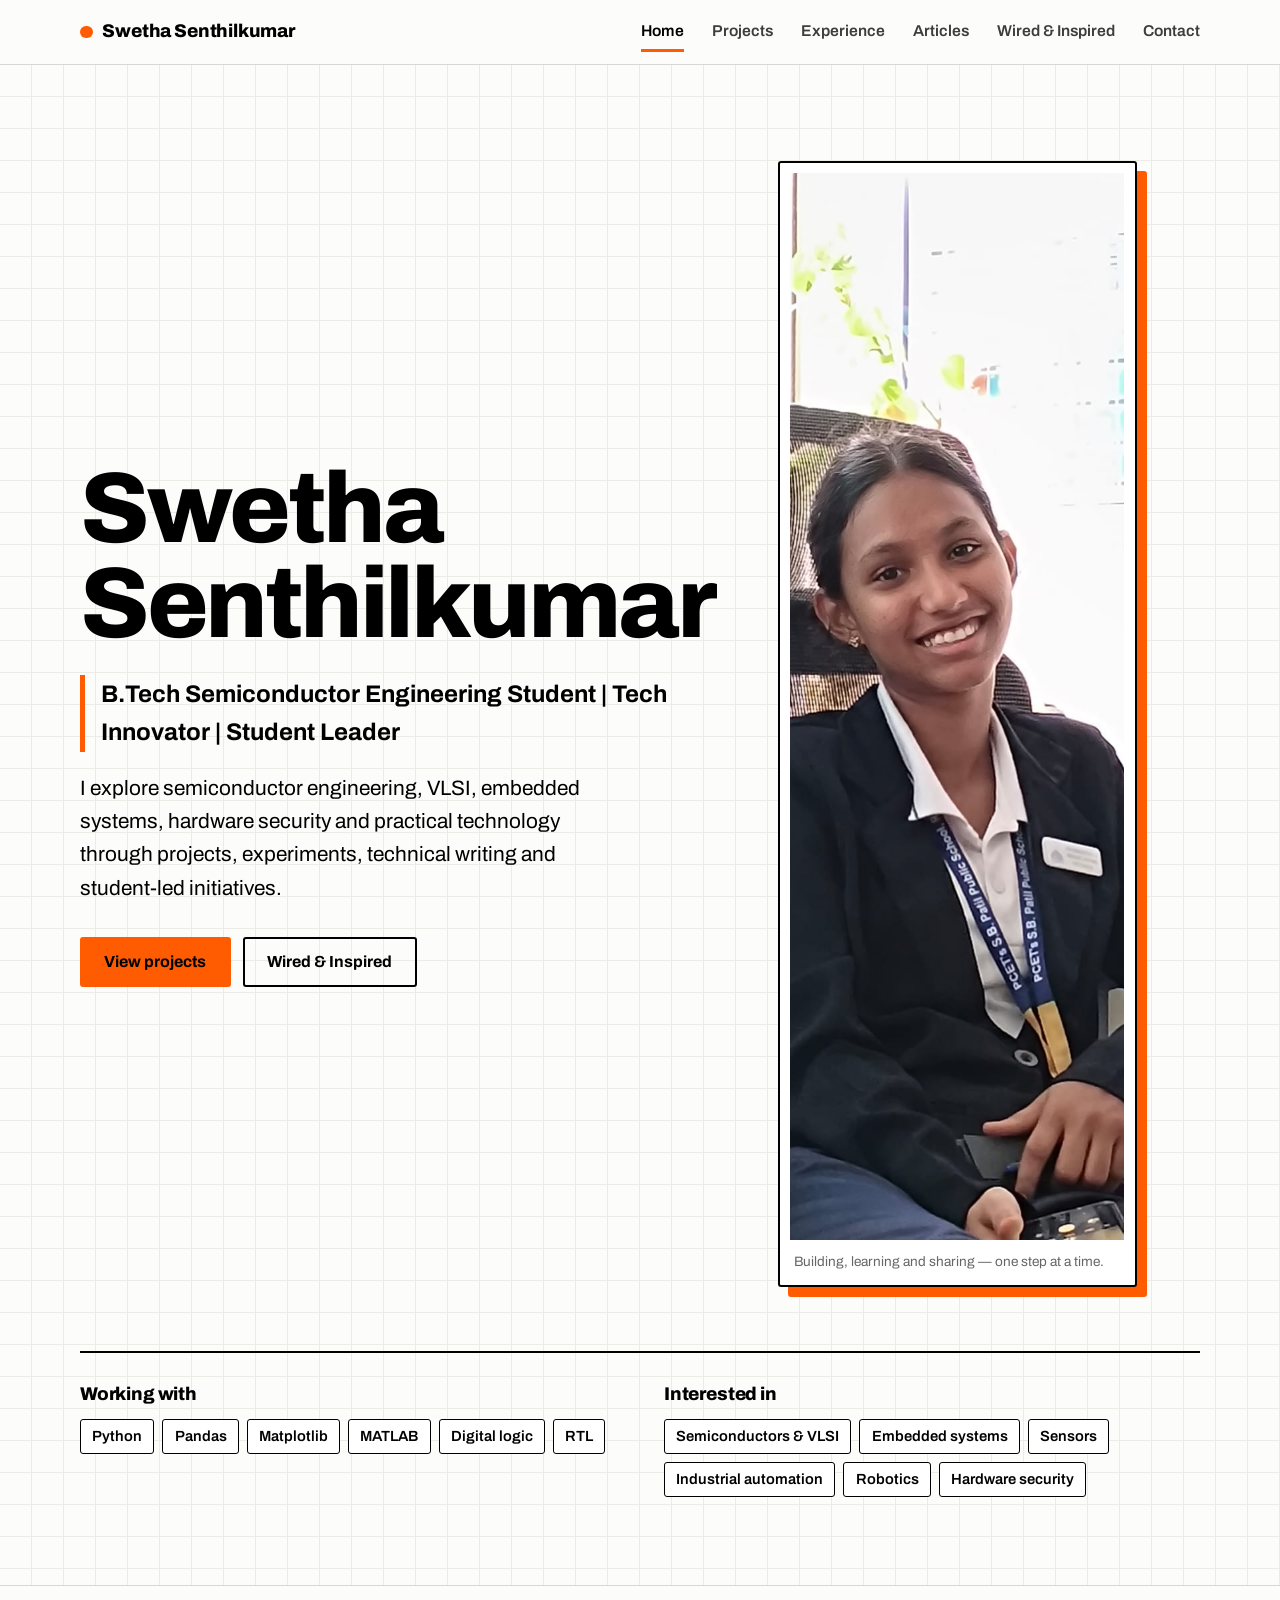
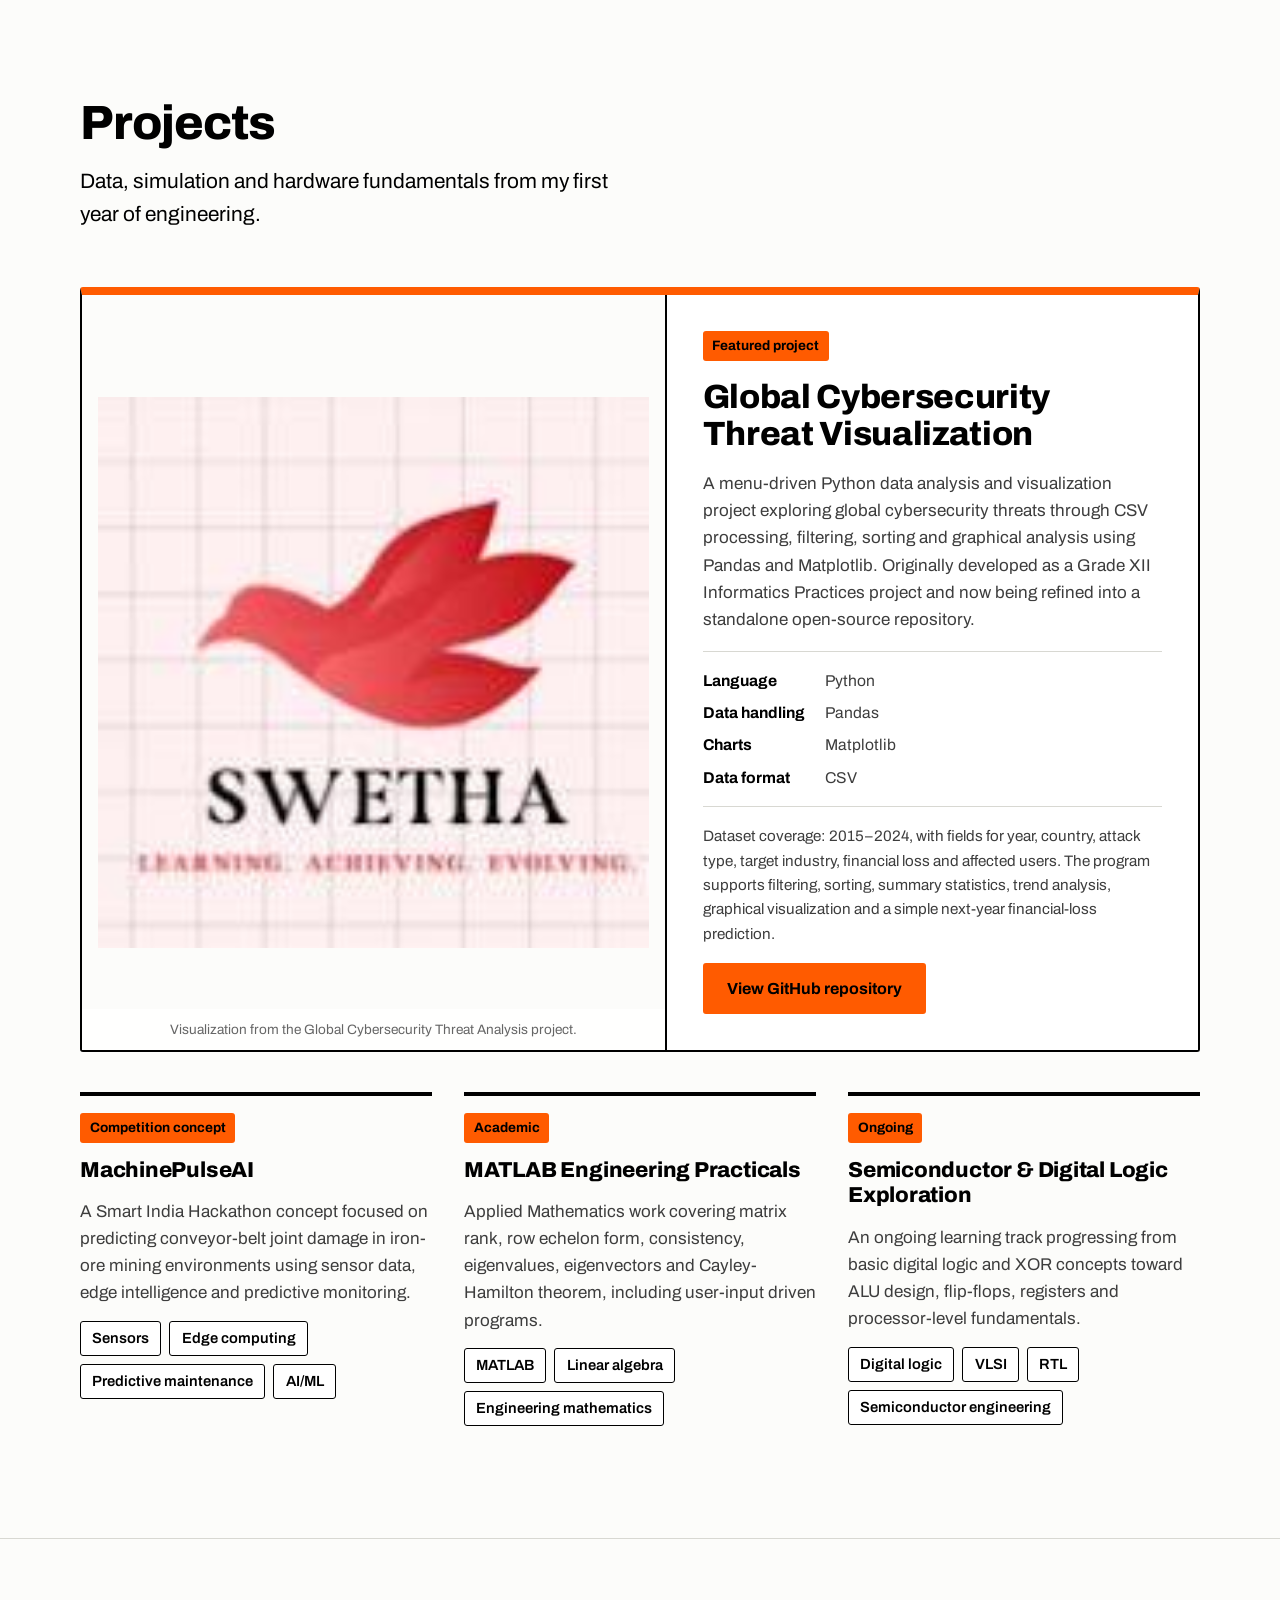
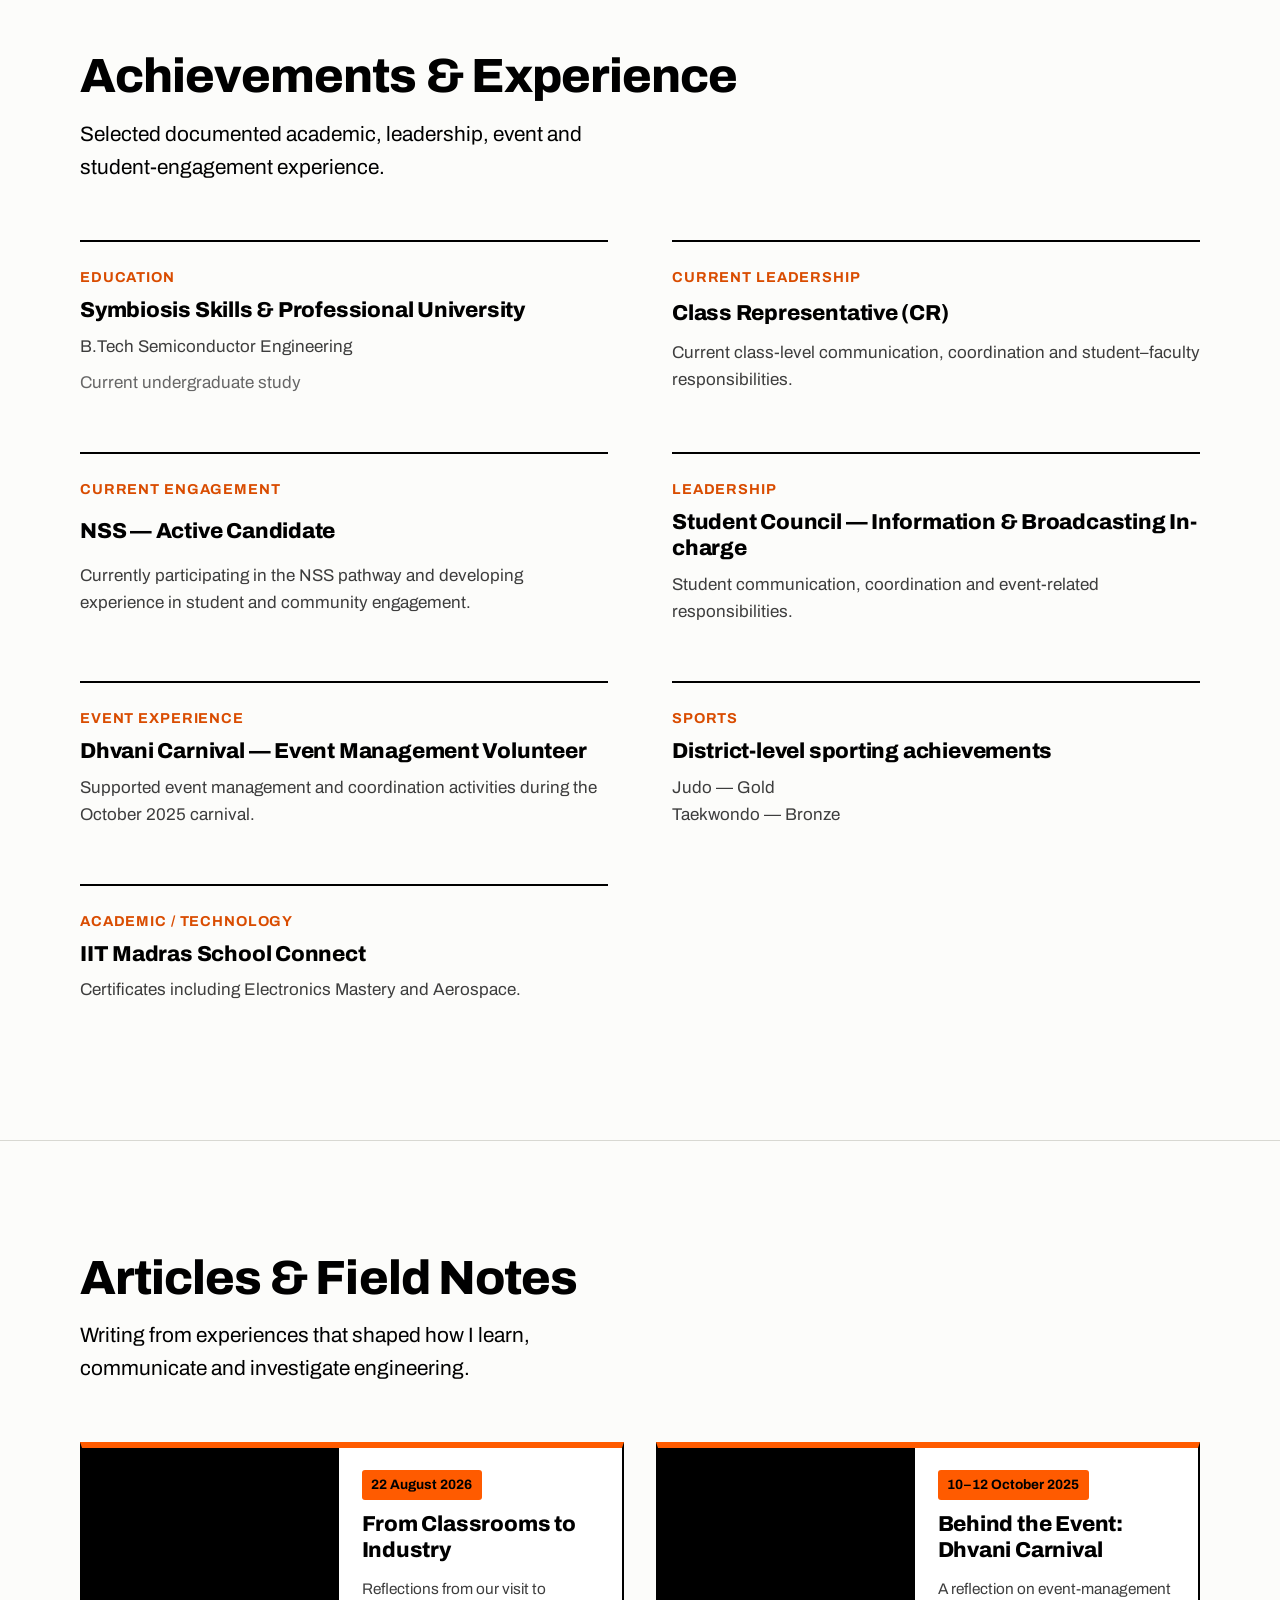
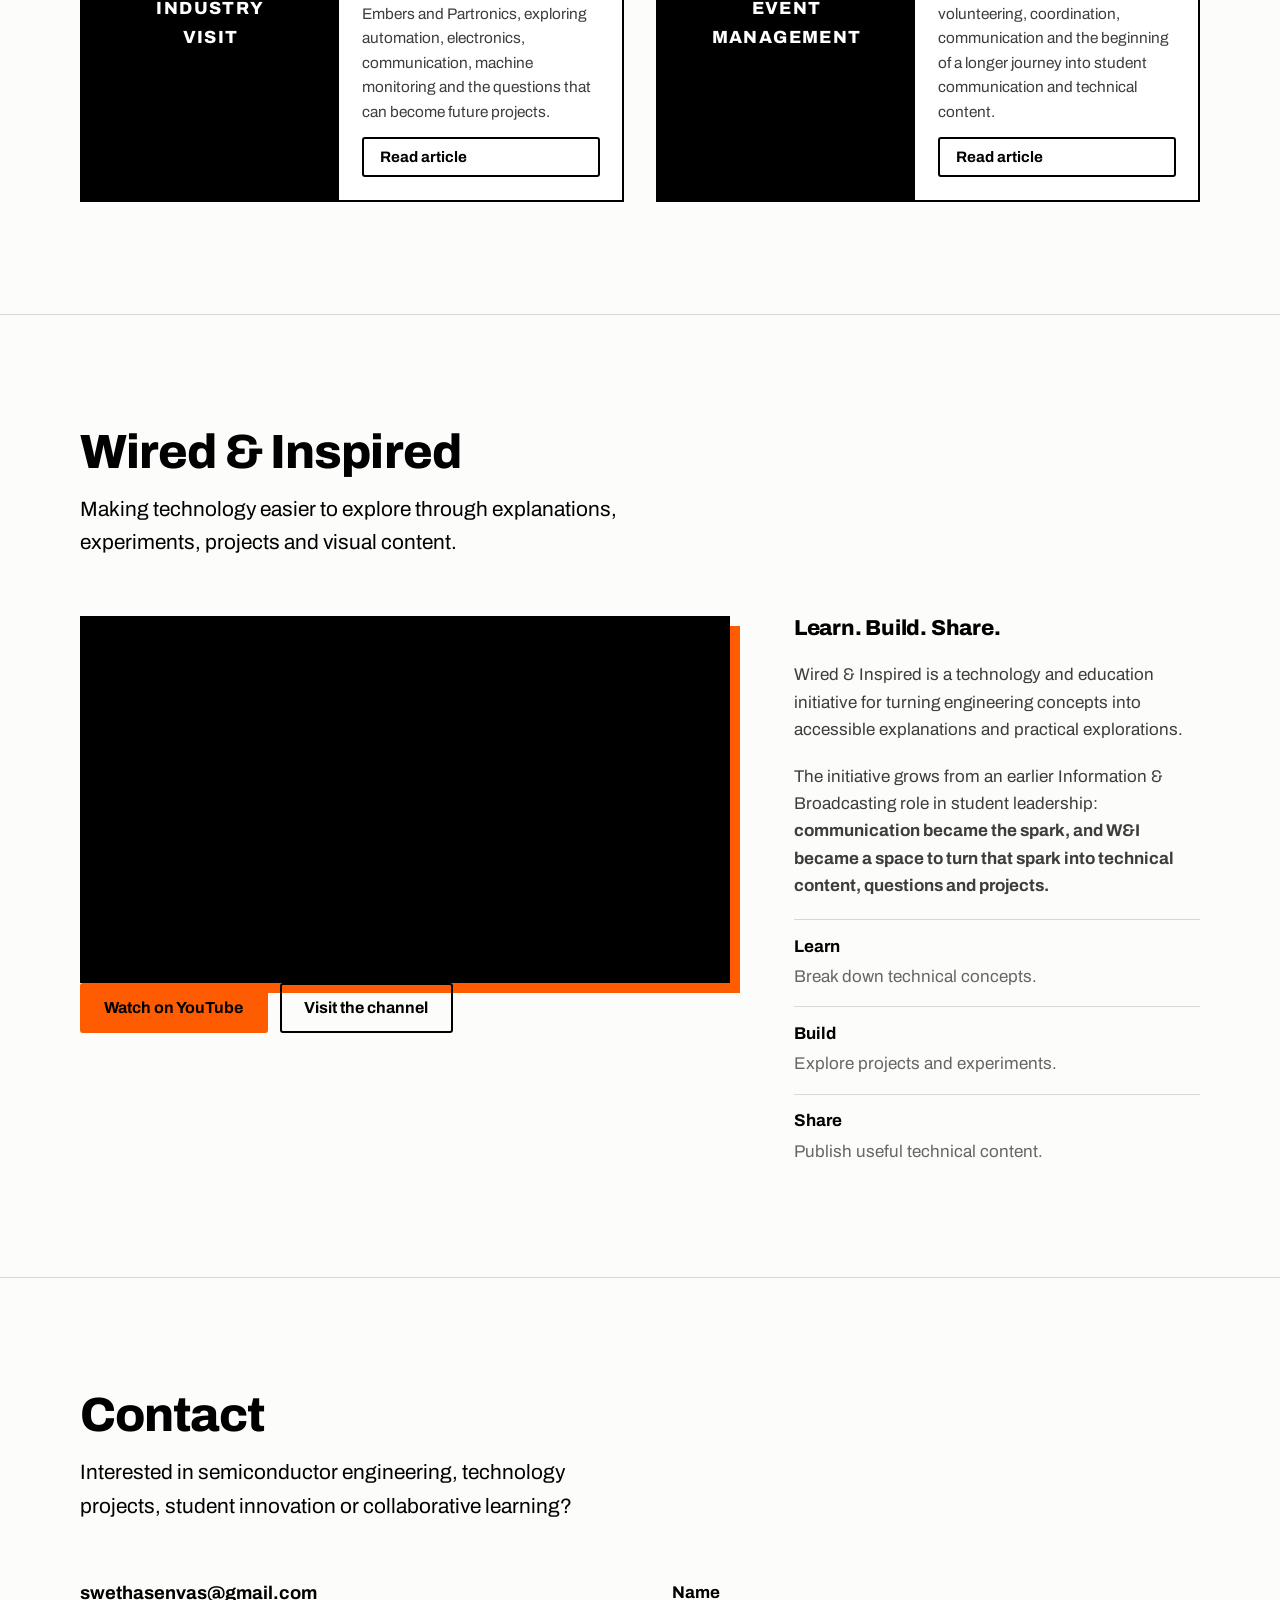
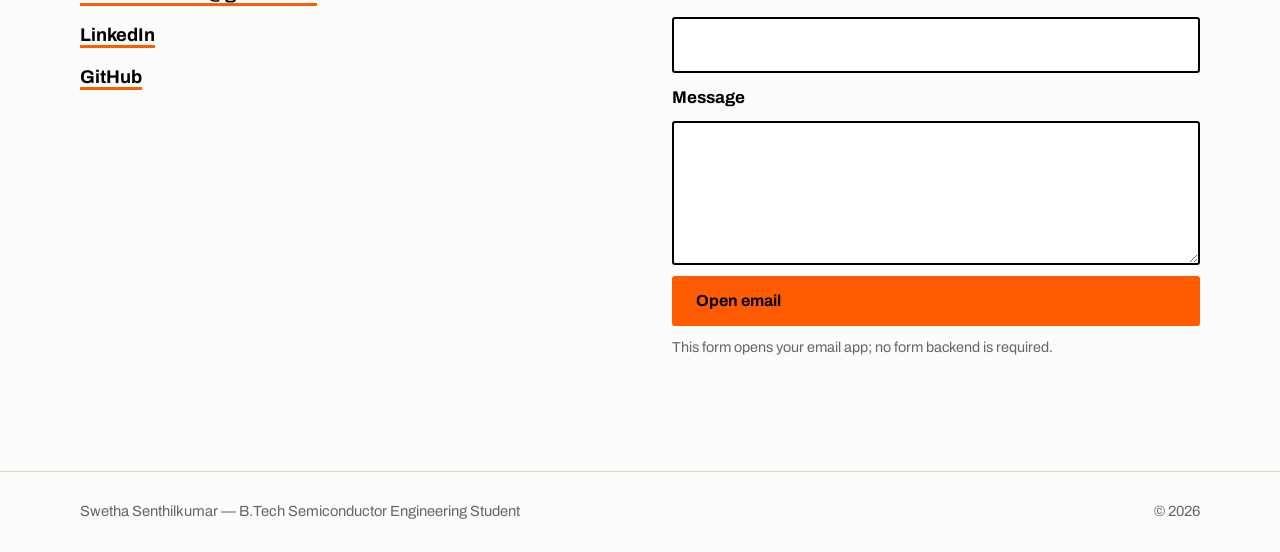
==== index.html @ 28531f6a "Add branded favicon and social preview metadata" ====
<!DOCTYPE html>
<html lang="en">
<head><meta charset="utf-8"><meta name="viewport" content="width=device-width, initial-scale=1"><title>Swetha Senthilkumar | Semiconductor Engineering Portfolio</title><meta name="description" content="Portfolio of Swetha Senthilkumar, a B.Tech Semiconductor Engineering student. Projects, experience, leadership and Wired & Inspired."><meta name="theme-color" content="#fcfcfa"><link rel="icon" type="image/svg+xml" href="assets/img/swetha-logo.svg"><link rel="apple-touch-icon" href="assets/img/swetha-logo.svg"><link rel="canonical" href="https://swetha-mint.github.io/swetha-portfolio/"><meta property="og:type" content="website"><meta property="og:title" content="Swetha Senthilkumar | Semiconductor Engineering Portfolio"><meta property="og:description" content="Semiconductor engineering, projects, leadership, technical writing and Wired & Inspired."><meta property="og:url" content="https://swetha-mint.github.io/swetha-portfolio/"><meta property="og:image" content="https://swetha-mint.github.io/swetha-portfolio/assets/img/swetha-logo.svg"><meta property="og:image:alt" content="Swetha logo"><meta name="twitter:card" content="summary"><meta name="twitter:title" content="Swetha Senthilkumar | Semiconductor Engineering Portfolio"><meta name="twitter:description" content="Semiconductor engineering, projects, leadership, technical writing and Wired & Inspired."><meta name="twitter:image" content="https://swetha-mint.github.io/swetha-portfolio/assets/img/swetha-logo.svg"><link rel="preconnect" href="https://fonts.googleapis.com"><link rel="preconnect" href="https://fonts.gstatic.com" crossorigin><link href="https://fonts.googleapis.com/css2?family=Archivo:wght@400;500;600;700;800&display=swap" rel="stylesheet"><link rel="stylesheet" href="css/style.css"></head>
<body><a class="skip" href="#main">Skip to content</a><header class="site-header"><div class="wrap bar"><a class="brand" href="#home"><span class="brand-mark" aria-hidden="true"></span>Swetha Senthilkumar</a><button class="nav-toggle" type="button" aria-expanded="false" aria-controls="site-nav" aria-label="Open menu"><span class="bars" aria-hidden="true"></span></button><nav class="nav" id="site-nav" aria-label="Main"><ul><li><a href="#home">Home</a></li><li><a href="#projects">Projects</a></li><li><a href="#experience">Experience</a></li><li><a href="#articles">Articles</a></li><li><a href="#wired-inspired">Wired &amp; Inspired</a></li><li><a href="#contact">Contact</a></li></ul></div></div></header>
<main id="main">
<section class="section hero" id="home"><div class="wrap"><div class="hero-grid"><div><h1>Swetha Senthilkumar</h1><p class="hero-role">B.Tech Semiconductor Engineering Student | Tech Innovator | Student Leader</p><p class="lead">I explore semiconductor engineering, VLSI, embedded systems, hardware security and practical technology through projects, experiments, technical writing and student-led initiatives.</p><div class="btn-row"><a class="btn btn-primary" href="#projects">View projects</a><a class="btn" href="#wired-inspired">Wired &amp; Inspired</a></div></div><figure class="hero-photo"><img src="assets/img/c7f50f6b-b8f1-43d1-abe2-678759be1262.png" alt="Swetha Senthilkumar seated at a desk in a school uniform" width="800" height="1067"><figcaption>Building, learning and sharing — one step at a time.</figcaption></figure></div><div class="toolbelt"><div><h2>Working with</h2><ul class="tags"><li>Python</li><li>Pandas</li><li>Matplotlib</li><li>MATLAB</li><li>Digital logic</li><li>RTL</li></ul></div><div><h2>Interested in</h2><ul class="tags"><li>Semiconductors &amp; VLSI</li><li>Embedded systems</li><li>Sensors</li><li>Industrial automation</li><li>Robotics</li><li>Hardware security</li></ul></div></div></div></section>
<section class="section" id="projects"><div class="wrap"><div class="section-head"><h2>Projects</h2><p class="lead">Data, simulation and hardware fundamentals from my first year of engineering.</p></div><article class="feature"><figure class="feature-media"><img src="assets/img/image.png" alt="Cybersecurity threat analysis visualization" width="1200" height="750"><figcaption>Visualization from the Global Cybersecurity Threat Analysis project.</figcaption></figure><div class="feature-body"><span class="badge">Featured project</span><h3>Global Cybersecurity Threat Visualization</h3><p>A menu-driven Python data analysis and visualization project exploring global cybersecurity threats through CSV processing, filtering, sorting and graphical analysis using Pandas and Matplotlib. Originally developed as a Grade XII Informatics Practices project and now being refined into a standalone open-source repository.</p><dl class="specs"><dt>Language</dt><dd>Python</dd><dt>Data handling</dt><dd>Pandas</dd><dt>Charts</dt><dd>Matplotlib</dd><dt>Data format</dt><dd>CSV</dd></dl><p class="project-note">Dataset coverage: 2015–2024, with fields for year, country, attack type, target industry, financial loss and affected users. The program supports filtering, sorting, summary statistics, trend analysis, graphical visualization and a simple next-year financial-loss prediction.</p><div class="btn-row"><a class="btn btn-primary" href="https://github.com/Swetha-mint/Cybersecurity-Threat-Analysis" target="_blank" rel="noopener">View GitHub repository</a></div></div></article><div class="project-list"><article class="project-card"><span class="badge">Competition concept</span><h3>MachinePulseAI</h3><p>A Smart India Hackathon concept focused on predicting conveyor-belt joint damage in iron-ore mining environments using sensor data, edge intelligence and predictive monitoring.</p><ul class="tags"><li>Sensors</li><li>Edge computing</li><li>Predictive maintenance</li><li>AI/ML</li></ul></article><article class="project-card"><span class="badge">Academic</span><h3>MATLAB Engineering Practicals</h3><p>Applied Mathematics work covering matrix rank, row echelon form, consistency, eigenvalues, eigenvectors and Cayley-Hamilton theorem, including user-input driven programs.</p><ul class="tags"><li>MATLAB</li><li>Linear algebra</li><li>Engineering mathematics</li></ul></article><article class="project-card"><span class="badge">Ongoing</span><h3>Semiconductor &amp; Digital Logic Exploration</h3><p>An ongoing learning track progressing from basic digital logic and XOR concepts toward ALU design, flip-flops, registers and processor-level fundamentals.</p><ul class="tags"><li>Digital logic</li><li>VLSI</li><li>RTL</li><li>Semiconductor engineering</li></ul></article></div></div></section>
<section class="section" id="experience"><div class="wrap"><div class="section-head"><h2>Achievements &amp; Experience</h2><p class="lead">Selected documented academic, leadership, event and student-engagement experience.</p></div><div class="records"><article class="record"><span class="record-kicker">Education</span><h3>Symbiosis Skills &amp; Professional University</h3><p>B.Tech Semiconductor Engineering</p><p class="muted">Current undergraduate study</p></article><article class="record"><span class="record-kicker">Current leadership</span><h3>Class Representative (CR)</h3><p>Current class-level communication, coordination and student–faculty responsibilities.</p></article><article class="record"><span class="record-kicker">Current engagement</span><h3>NSS — Active Candidate</h3><p>Currently participating in the NSS pathway and developing experience in student and community engagement.</p></article><article class="record"><span class="record-kicker">Leadership</span><h3>Student Council — Information &amp; Broadcasting In-charge</h3><p>Student communication, coordination and event-related responsibilities.</p></article><article class="record"><span class="record-kicker">Event experience</span><h3>Dhvani Carnival — Event Management Volunteer</h3><p>Supported event management and coordination activities during the October 2025 carnival.</p></article><article class="record"><span class="record-kicker">Sports</span><h3>District-level sporting achievements</h3><p>Judo — Gold<br>Taekwondo — Bronze</p></article><article class="record"><span class="record-kicker">Academic / technology</span><h3>IIT Madras School Connect</h3><p>Certificates including Electronics Mastery and Aerospace.</p></article></div></div></section>
<section class="section" id="articles"><div class="wrap"><div class="section-head"><h2>Articles &amp; Field Notes</h2><p class="lead">Writing from experiences that shaped how I learn, communicate and investigate engineering.</p></div><div class="article-grid"><article class="article-card"><div class="article-card-media">INDUSTRY<br>VISIT</div><div class="article-card-body"><span class="badge">22 August 2026</span><h3>From Classrooms to Industry</h3><p>Reflections from our visit to Embers and Partronics, exploring automation, electronics, communication, machine monitoring and the questions that can become future projects.</p><a class="btn btn-small" href="articles/industrial-visit-embers-partronics.html">Read article</a></div></article><article class="article-card"><div class="article-card-media">EVENT<br>MANAGEMENT</div><div class="article-card-body"><span class="badge">10–12 October 2025</span><h3>Behind the Event: Dhvani Carnival</h3><p>A reflection on event-management volunteering, coordination, communication and the beginning of a longer journey into student communication and technical content.</p><a class="btn btn-small" href="articles/dhvani-carnival-event-management.html">Read article</a></div></article></div></div></section>
<section class="section" id="wired-inspired"><div class="wrap"><div class="section-head"><h2>Wired &amp; Inspired</h2><p class="lead">Making technology easier to explore through explanations, experiments, projects and visual content.</p></div><div class="wired-grid"><div><div class="video"><iframe src="https://www.youtube.com/embed/yLxyMcItvJA" title="Wired &amp; Inspired featured video" loading="lazy" allow="accelerometer; autoplay; clipboard-write; encrypted-media; gyroscope; picture-in-picture; web-share" allowfullscreen></iframe></div><div class="btn-row"><a class="btn btn-primary" href="https://www.youtube.com/watch?v=yLxyMcItvJA" target="_blank" rel="noopener">Watch on YouTube</a><a class="btn" href="https://www.youtube.com/@WiredAndInspired" target="_blank" rel="noopener">Visit the channel</a></div></div><div class="wired-copy"><h3>Learn. Build. Share.</h3><p>Wired &amp; Inspired is a technology and education initiative for turning engineering concepts into accessible explanations and practical explorations.</p><p>The initiative grows from an earlier Information &amp; Broadcasting role in student leadership: <strong>communication became the spark, and W&amp;I became a space to turn that spark into technical content, questions and projects.</strong></p><div class="mini-grid"><div><strong>Learn</strong><span>Break down technical concepts.</span></div><div><strong>Build</strong><span>Explore projects and experiments.</span></div><div><strong>Share</strong><span>Publish useful technical content.</span></div></div></div></div></div></section>
<section class="section" id="contact"><div class="wrap"><div class="section-head"><h2>Contact</h2><p class="lead">Interested in semiconductor engineering, technology projects, student innovation or collaborative learning?</p></div><div class="contact-grid"><div class="contact-links"><a href="mailto:swethasenvas@gmail.com">swethasenvas@gmail.com</a><a href="https://www.linkedin.com/in/swetha-s-1b1986335/" target="_blank" rel="noopener">LinkedIn</a><a href="https://github.com/Swetha-mint" target="_blank" rel="noopener">GitHub</a></div><form id="contact-form"><label for="name">Name</label><input id="name" name="name" required><label for="message">Message</label><textarea id="message" name="message" required></textarea><button class="btn btn-primary" type="submit">Open email</button><p class="form-note">This form opens your email app; no form backend is required.</p></form></div></div></section>
</main><footer class="site-footer"><div class="wrap"><span>Swetha Senthilkumar — B.Tech Semiconductor Engineering Student</span><span>© <span id="year"></span></span></div></footer><div class="toast" id="toast" role="status" aria-live="polite"></div><script src="js/main.js"></script></body></html>
---- css/style.css ----
/* Swetha Senthilkumar — Portfolio */
:root{--paper:#fcfcfa;--white:#fff;--ink:#000;--ink-soft:#3d3d3d;--ink-mute:#666;--rule:#d8d8d2;--grid:#ecece6;--orange:#ff5b00;--orange-dark:#d94c00;--font:"Archivo",system-ui,-apple-system,"Segoe UI",Roboto,Helvetica,Arial,sans-serif;--wrap:1120px;--radius:3px;--header-h:64px}*,*::before,*::after{box-sizing:border-box}html{scroll-behavior:smooth;scroll-padding-top:calc(var(--header-h) + 16px);-webkit-text-size-adjust:100%}body{margin:0;font-family:var(--font);font-size:1.0625rem;line-height:1.6;color:var(--ink-soft);background:var(--paper)}img,svg,iframe,video{display:block;max-width:100%}ul{margin:0;padding:0;list-style:none}h1,h2,h3,p{margin:0}a{color:inherit}.text-link{color:var(--ink);font-weight:700;text-decoration:underline;text-decoration-color:var(--orange);text-decoration-thickness:3px;text-underline-offset:3px}:focus-visible{outline:3px solid var(--orange);outline-offset:3px}.wrap{width:min(100% - 2.5rem,var(--wrap));margin-inline:auto}.skip{position:absolute;left:1rem;top:-4rem;background:var(--ink);color:var(--white);padding:.6rem 1rem;z-index:100}.skip:focus{top:1rem}h1,h2,h3{color:var(--ink);font-weight:800;line-height:1.05;letter-spacing:-.02em}h2{font-size:clamp(2rem,4.5vw,3rem)}h3{font-size:1.35rem;line-height:1.2;letter-spacing:-.01em}.lead{font-size:clamp(1.125rem,2vw,1.3rem);color:var(--ink);max-width:34rem}.btn{display:inline-flex;align-items:center;gap:.5rem;font:inherit;font-weight:700;font-size:1rem;line-height:1;padding:.95rem 1.4rem;border:2px solid var(--ink);border-radius:var(--radius);background:transparent;color:var(--ink);text-decoration:none;cursor:pointer;transition:background-color .15s ease,color .15s ease,border-color .15s ease}.btn:hover{background:var(--ink);color:var(--white)}.btn-primary{background:var(--orange);border-color:var(--orange);color:var(--ink)}.btn-primary:hover{background:var(--orange-dark);border-color:var(--orange-dark);color:var(--ink)}.btn-small{padding:.65rem 1rem;font-size:.95rem}.btn-row{display:flex;flex-wrap:wrap;gap:.75rem}.site-header{position:sticky;top:0;z-index:50;background:rgba(252,252,250,.94);backdrop-filter:blur(6px);border-bottom:1px solid var(--rule)}.bar{height:var(--header-h);display:flex;align-items:center;justify-content:space-between;gap:1rem}.brand{font-weight:800;font-size:1.15rem;letter-spacing:-.01em;color:var(--ink);text-decoration:none;display:inline-flex;align-items:center;gap:.6rem}.brand-mark{width:.8rem;height:.8rem;background:var(--orange);border-radius:50%}.nav ul{display:flex;gap:1.75rem}.nav a{display:inline-block;padding:.4rem 0;font-weight:600;font-size:.98rem;color:var(--ink-soft);text-decoration:none;border-bottom:3px solid transparent}.nav a:hover{color:var(--ink)}.nav a.is-active{color:var(--ink);border-bottom-color:var(--orange)}.nav-toggle{display:none;width:44px;height:44px;padding:0;border:2px solid var(--ink);border-radius:var(--radius);background:transparent;color:var(--ink);cursor:pointer;position:relative}.nav-toggle .bars,.nav-toggle .bars::before,.nav-toggle .bars::after{display:block;width:20px;height:2px;background:currentColor;content:""}.nav-toggle .bars{position:absolute;left:50%;top:50%;margin:-1px 0 0 -10px}.nav-toggle .bars::before{position:absolute;top:-6px;left:0}.nav-toggle .bars::after{position:absolute;top:6px;left:0}.section{padding:clamp(4rem,9vw,7rem) 0}.section+.section{border-top:1px solid var(--rule)}.section-head{display:grid;gap:1rem;margin-bottom:clamp(2rem,5vw,3.5rem);max-width:42rem}.hero{padding-top:clamp(3rem,8vw,6rem);padding-bottom:clamp(3rem,8vw,5.5rem);background-image:linear-gradient(var(--grid) 1px,transparent 1px),linear-gradient(90deg,var(--grid) 1px,transparent 1px);background-size:32px 32px;background-position:-1px -1px}.hero-grid{display:grid;grid-template-columns:1.15fr .85fr;gap:clamp(2rem,5vw,4rem);align-items:center}.hero h1{font-size:clamp(2.25rem,10.5vw,6.25rem);overflow-wrap:break-word;line-height:.95;letter-spacing:-.035em;margin-bottom:1.5rem}.hero-role{font-size:clamp(1.15rem,2.2vw,1.5rem);font-weight:700;color:var(--ink);margin-bottom:1.25rem;padding-left:1rem;border-left:5px solid var(--orange)}.hero .lead{margin-bottom:2rem}.hero-photo{margin:0;background:var(--white);border:2px solid var(--ink);border-radius:var(--radius);padding:.65rem;box-shadow:10px 10px 0 var(--orange);overflow:hidden}.hero-photo img{width:100%;aspect-ratio:4/5;object-fit:cover;object-position:center center}.hero-photo figcaption{font-size:.85rem;color:var(--ink-mute);padding:.65rem .25rem .15rem}.toolbelt{display:grid;grid-template-columns:repeat(2,1fr);gap:2rem 3rem;margin-top:clamp(2.5rem,6vw,4rem);padding-top:2rem;border-top:2px solid var(--ink)}.toolbelt h2{font-size:1.15rem;letter-spacing:-.01em;margin-bottom:.9rem}.tags{display:flex;flex-wrap:wrap;gap:.5rem}.tags li{font-size:.92rem;font-weight:600;color:var(--ink);background:var(--white);border:1px solid var(--ink);border-radius:var(--radius);padding:.3rem .7rem}.feature{display:grid;grid-template-columns:1.1fr 1fr;background:var(--white);border:2px solid var(--ink);border-top:8px solid var(--orange);border-radius:var(--radius);margin-bottom:2.5rem}.feature-media{margin:0;min-width:0;position:relative;min-height:300px;background:var(--paper);border-right:2px solid var(--ink);display:grid;place-items:center;overflow:hidden}.feature-media img{width:100%;height:100%;object-fit:contain;object-position:center center;padding:1rem}.feature-media figcaption{display:block;position:absolute;left:0;right:0;bottom:0;padding:.6rem .8rem;background:rgba(255,255,255,.9);text-align:center;color:var(--ink-mute);font-size:.85rem}.feature-body{padding:clamp(1.5rem,3vw,2.25rem);display:grid;gap:1.1rem;align-content:start}.badge{justify-self:start;font-size:.85rem;font-weight:700;color:var(--ink);background:var(--orange);border-radius:var(--radius);padding:.25rem .6rem}.feature h3{font-size:clamp(1.6rem,3vw,2.1rem);line-height:1.1}.specs{display:grid;grid-template-columns:max-content 1fr;gap:.45rem 1.25rem;margin:0;padding:1rem 0;border-block:1px solid var(--rule);font-size:.98rem}.specs dt{font-weight:700;color:var(--ink)}.specs dd{margin:0}.project-note{font-size:.95rem}.project-list{display:grid;grid-template-columns:repeat(3,1fr);gap:2rem}.project-card{display:grid;gap:.9rem;align-content:start;padding-top:1.1rem;border-top:4px solid var(--ink)}.project-card p{color:var(--ink-soft)}.record{display:grid;gap:.55rem;padding:1.5rem 0;border-top:2px solid var(--ink)}.record-kicker{font-size:.9rem;font-weight:700;color:var(--orange-dark);text-transform:uppercase;letter-spacing:.06em}.muted{color:var(--ink-mute)}.records{display:grid;grid-template-columns:repeat(2,1fr);gap:2rem 4rem}.article-grid{display:grid;grid-template-columns:repeat(2,1fr);gap:2rem}.article-card{display:grid;grid-template-columns:1fr 1.1fr;background:var(--white);border:2px solid var(--ink);border-top:6px solid var(--orange);min-height:260px}.article-card-media{display:grid;place-items:center;padding:1rem;background:var(--ink);color:var(--white);font-size:1.1rem;font-weight:800;letter-spacing:.08em;text-align:center}.article-card-body{display:grid;align-content:start;gap:.8rem;padding:1.4rem}.article-card-body p{font-size:.96rem}.wired-grid{display:grid;grid-template-columns:1.6fr 1fr;gap:clamp(2rem,5vw,4rem);align-items:start}.video{background:#000;border:2px solid var(--ink);box-shadow:10px 10px 0 var(--orange)}.video iframe{width:100%;aspect-ratio:16/9;border:0}.wired-copy{display:grid;gap:1.25rem}.mini-grid{display:grid;gap:1rem}.mini-grid div{display:grid;gap:.2rem;padding-top:.8rem;border-top:1px solid var(--rule)}.mini-grid strong{color:var(--ink)}.mini-grid span{color:var(--ink-mute)}.contact-grid{display:grid;grid-template-columns:1fr 1fr;gap:4rem}.contact-links{display:grid;align-content:start;gap:.8rem}.contact-links a{font-size:1.15rem;font-weight:700;color:var(--ink);text-decoration-color:var(--orange);text-decoration-thickness:3px;text-underline-offset:4px}.contact-grid form{display:grid;gap:.65rem}.contact-grid label{font-weight:700;color:var(--ink)}input,textarea{font:inherit;padding:.8rem .9rem;width:100%;border:2px solid var(--ink);border-radius:var(--radius);background:var(--white);color:var(--ink)}textarea{min-height:9rem;resize:vertical}.form-note{font-size:.9rem;color:var(--ink-mute)}.site-footer{padding:1.75rem 0;border-top:1px solid var(--rule);font-size:.92rem;color:var(--ink-mute)}.site-footer .wrap{display:flex;justify-content:space-between;flex-wrap:wrap;gap:.5rem 1.5rem}.toast{position:fixed;left:50%;bottom:1.5rem;transform:translate(-50%,1rem);max-width:min(92vw,30rem);background:var(--ink);color:var(--white);border-left:6px solid var(--orange);border-radius:var(--radius);padding:.85rem 1.1rem;font-size:.95rem;opacity:0;pointer-events:none;transition:opacity .2s ease,transform .2s ease;z-index:200}.toast.is-visible{opacity:1;transform:translate(-50%,0)}.article-feature{grid-template-columns:1.1fr 1fr}.media-gallery{padding:0;display:block;min-height:0;aspect-ratio:4/3;background:var(--ink);border-right:2px solid var(--ink)}.gallery-track{position:absolute;inset:0}.gallery-slide{position:absolute;inset:0;margin:0;opacity:0;visibility:hidden;transition:opacity .35s ease}.gallery-slide.is-active{opacity:1;visibility:visible}.gallery-slide img,.gallery-slide video{width:100%;height:100%;object-fit:cover;padding:0}.gallery-slide figcaption{position:absolute;left:0;right:0;bottom:0;background:rgba(0,0,0,.72);color:var(--white);padding:.65rem 3.5rem .65rem .8rem;text-align:left}.gallery-prev,.gallery-next{position:absolute;top:50%;transform:translateY(-50%);width:42px;height:42px;border:2px solid var(--white);background:rgba(0,0,0,.6);color:var(--white);font-size:2rem;line-height:1;border-radius:50%;cursor:pointer;z-index:3}.gallery-prev{left:.8rem}.gallery-next{right:.8rem}.gallery-prev:hover,.gallery-next:hover{background:var(--orange);color:var(--ink);border-color:var(--orange)}.gallery-dots{position:absolute;left:50%;bottom:.8rem;transform:translateX(-50%);display:flex;gap:.45rem;z-index:4}.gallery-dot{width:9px;height:9px;border-radius:50%;border:1px solid var(--white);background:transparent;padding:0;cursor:pointer}.gallery-dot.is-active{background:var(--orange);border-color:var(--orange)}.gallery-label{position:absolute;top:.8rem;left:.8rem;background:var(--orange);color:var(--ink);font-size:.72rem;font-weight:800;letter-spacing:.07em;padding:.3rem .5rem;z-index:4}.media-gallery:focus-within{outline:3px solid var(--orange);outline-offset:3px}@media(max-width:960px){.hero-grid{grid-template-columns:minmax(0,1fr)}.hero-photo{max-width:30rem}.feature{grid-template-columns:minmax(0,1fr)}.feature-media{border-right:none;border-bottom:2px solid var(--ink);min-height:0;width:100%;aspect-ratio:16/10}.project-list{grid-template-columns:minmax(0,1fr);gap:2.25rem}.article-grid{grid-template-columns:minmax(0,1fr)}.wired-grid{grid-template-columns:minmax(0,1fr)}.video{box-shadow:6px 6px 0 var(--orange)}}@media(max-width:760px){.nav-toggle{display:inline-block}.nav{position:absolute;left:0;right:0;top:var(--header-h);background:var(--paper);border-bottom:2px solid var(--ink);display:none}.nav.is-open{display:block}.nav ul{flex-direction:column;gap:0;padding:.5rem 1.25rem 1rem}.nav a{display:block;padding:.85rem 0;border-bottom:1px solid var(--rule)}.nav a.is-active{border-bottom-color:var(--orange)}.toolbelt,.records,.contact-grid{grid-template-columns:minmax(0,1fr)}.specs{grid-template-columns:1fr;gap:0}.specs dt{margin-top:.6rem}.hero-photo{max-width:22rem;margin-inline:auto}.article-card{grid-template-columns:minmax(0,1fr)}.article-card-media{min-height:130px}.media-gallery{aspect-ratio:4/3}}@media(max-width:420px){body{font-size:1rem}.btn-row .btn{width:100%;justify-content:center}.hero-photo{max-width:100%}}@media(prefers-reduced-motion:reduce){html{scroll-behavior:auto}.toast,.btn,.gallery-slide{transition:none}}
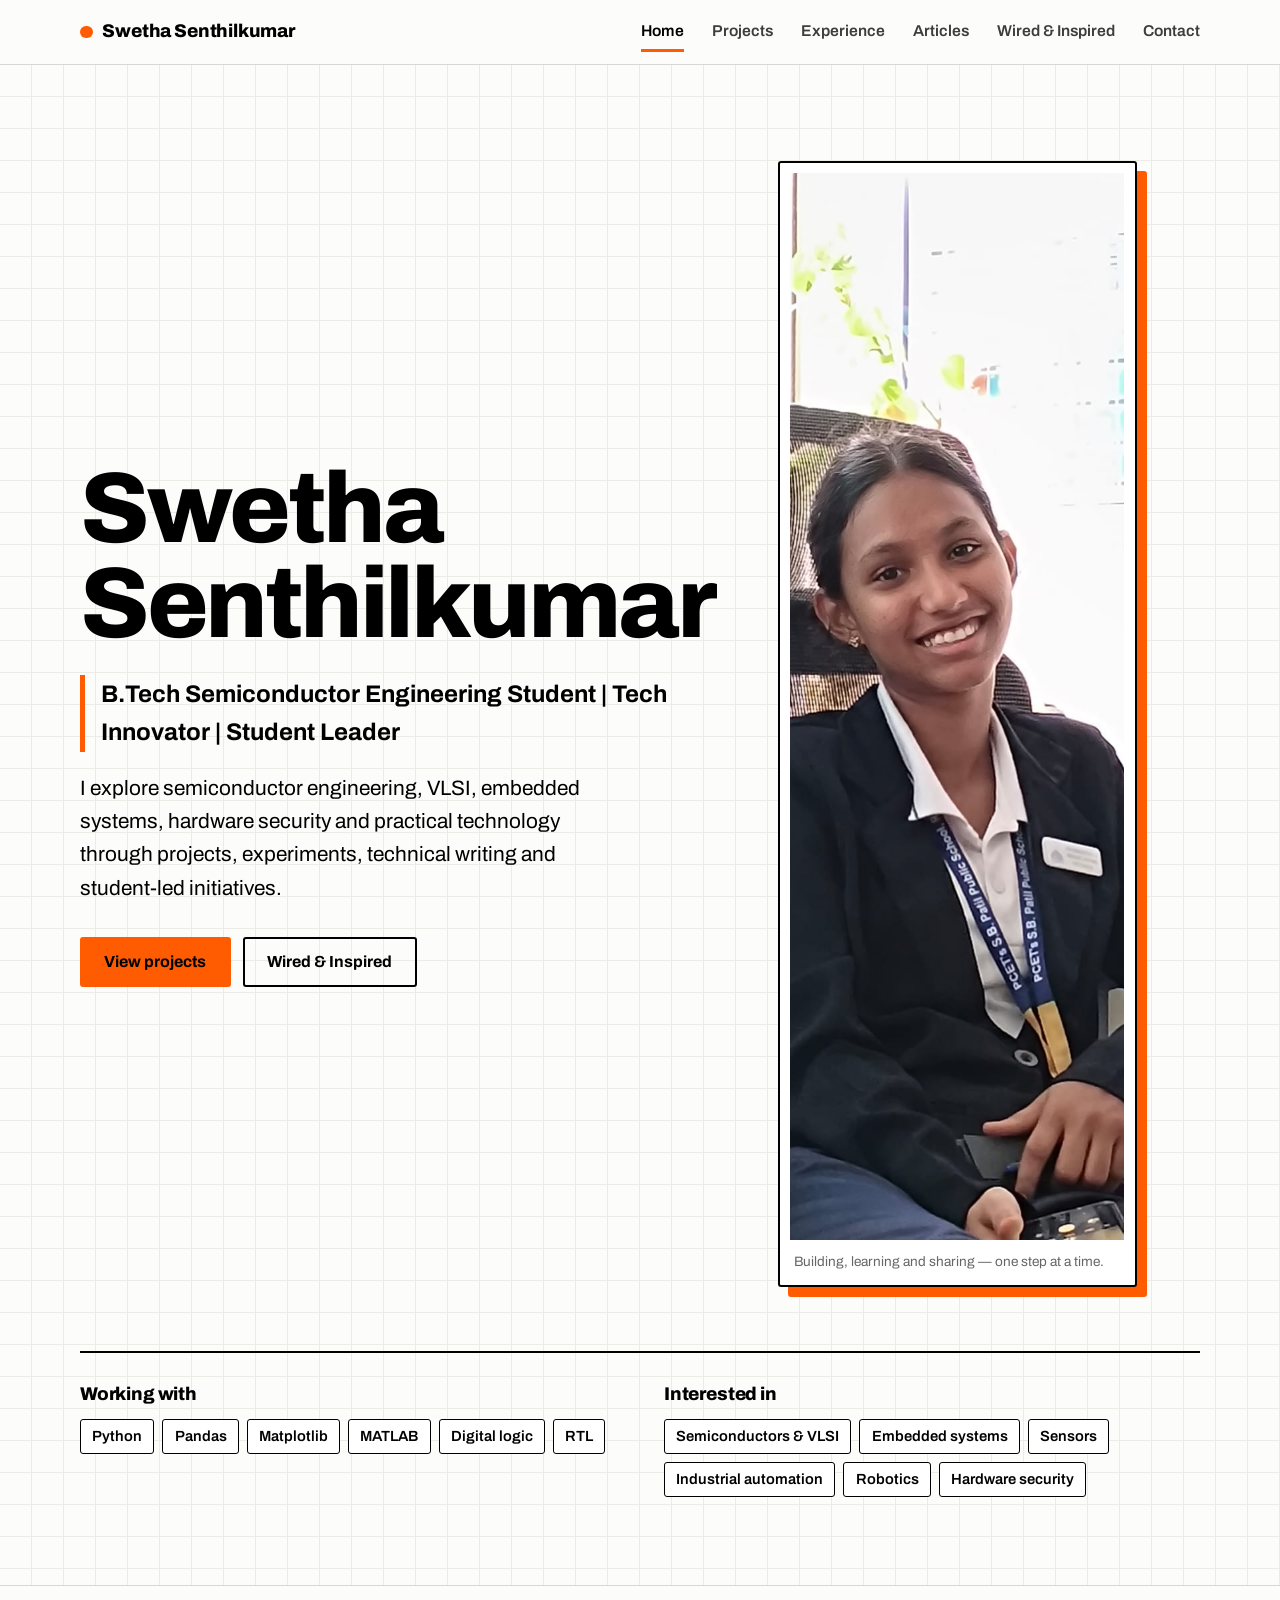
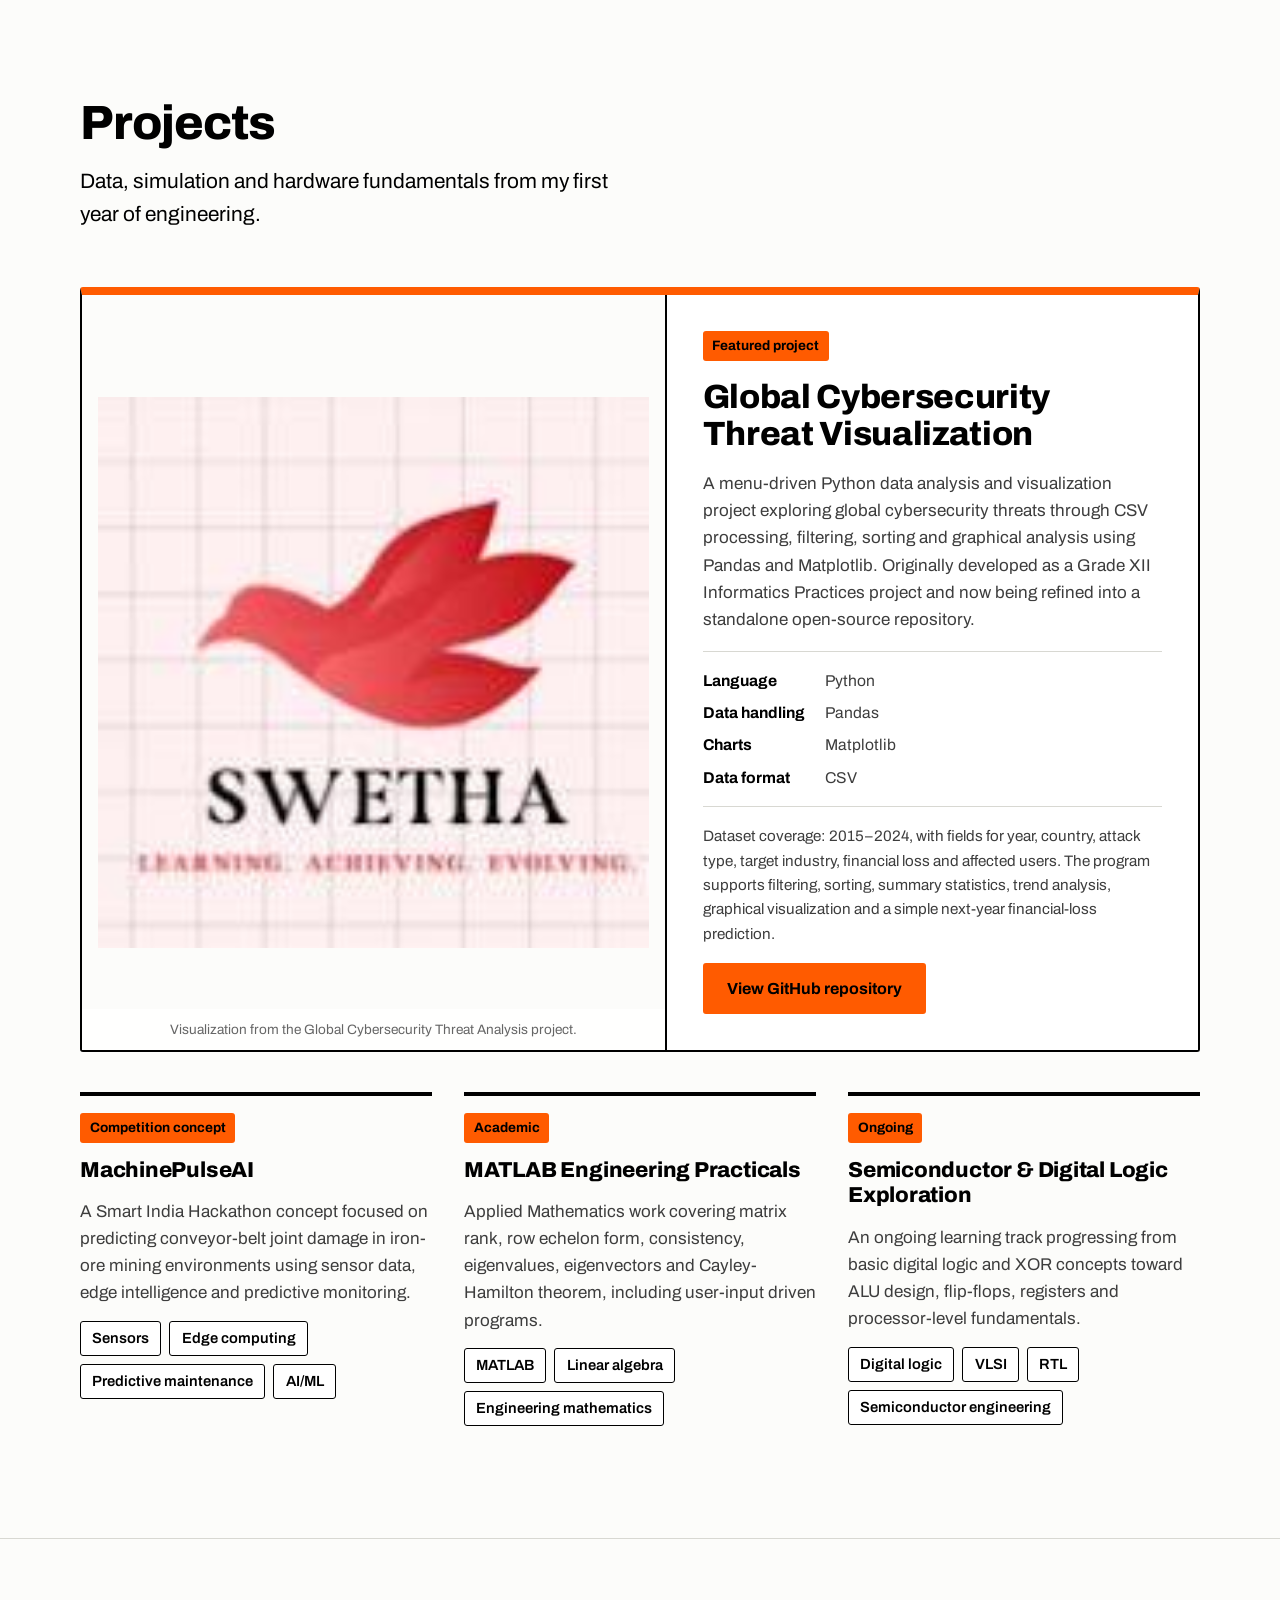
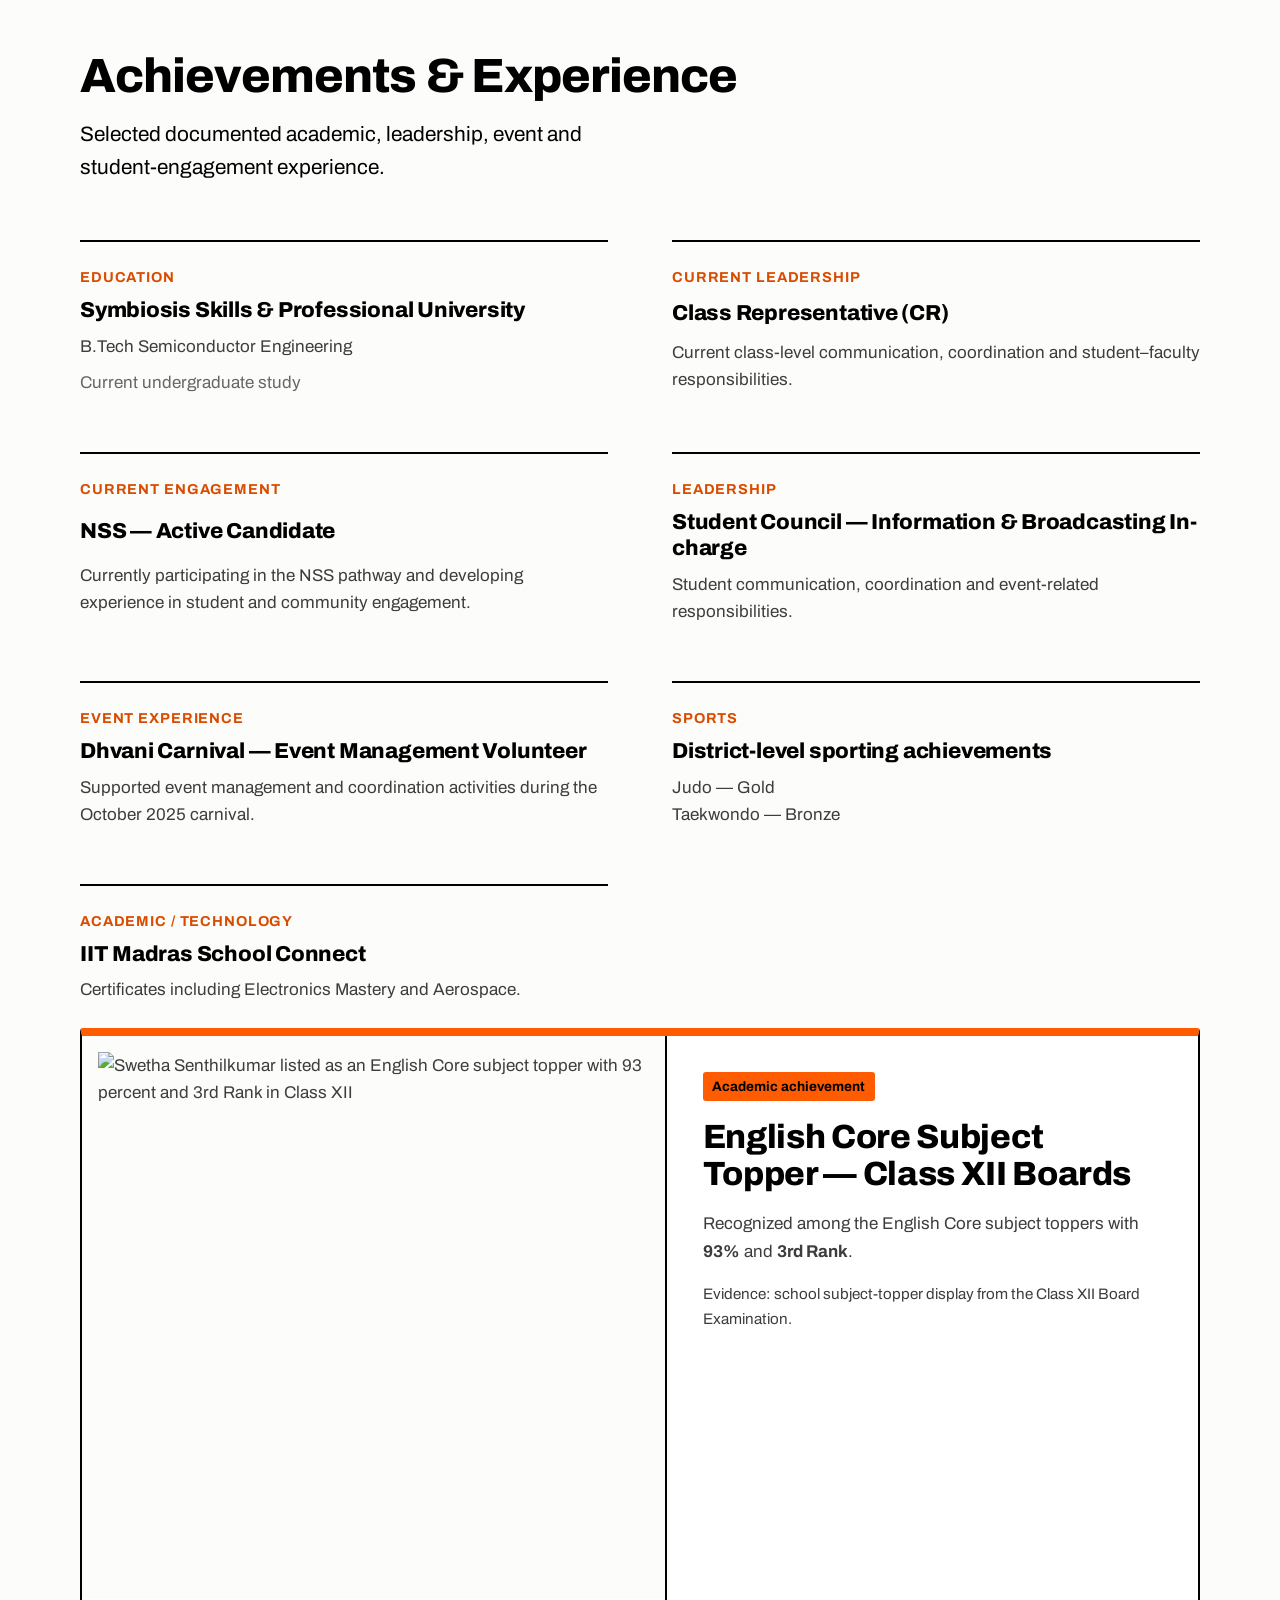
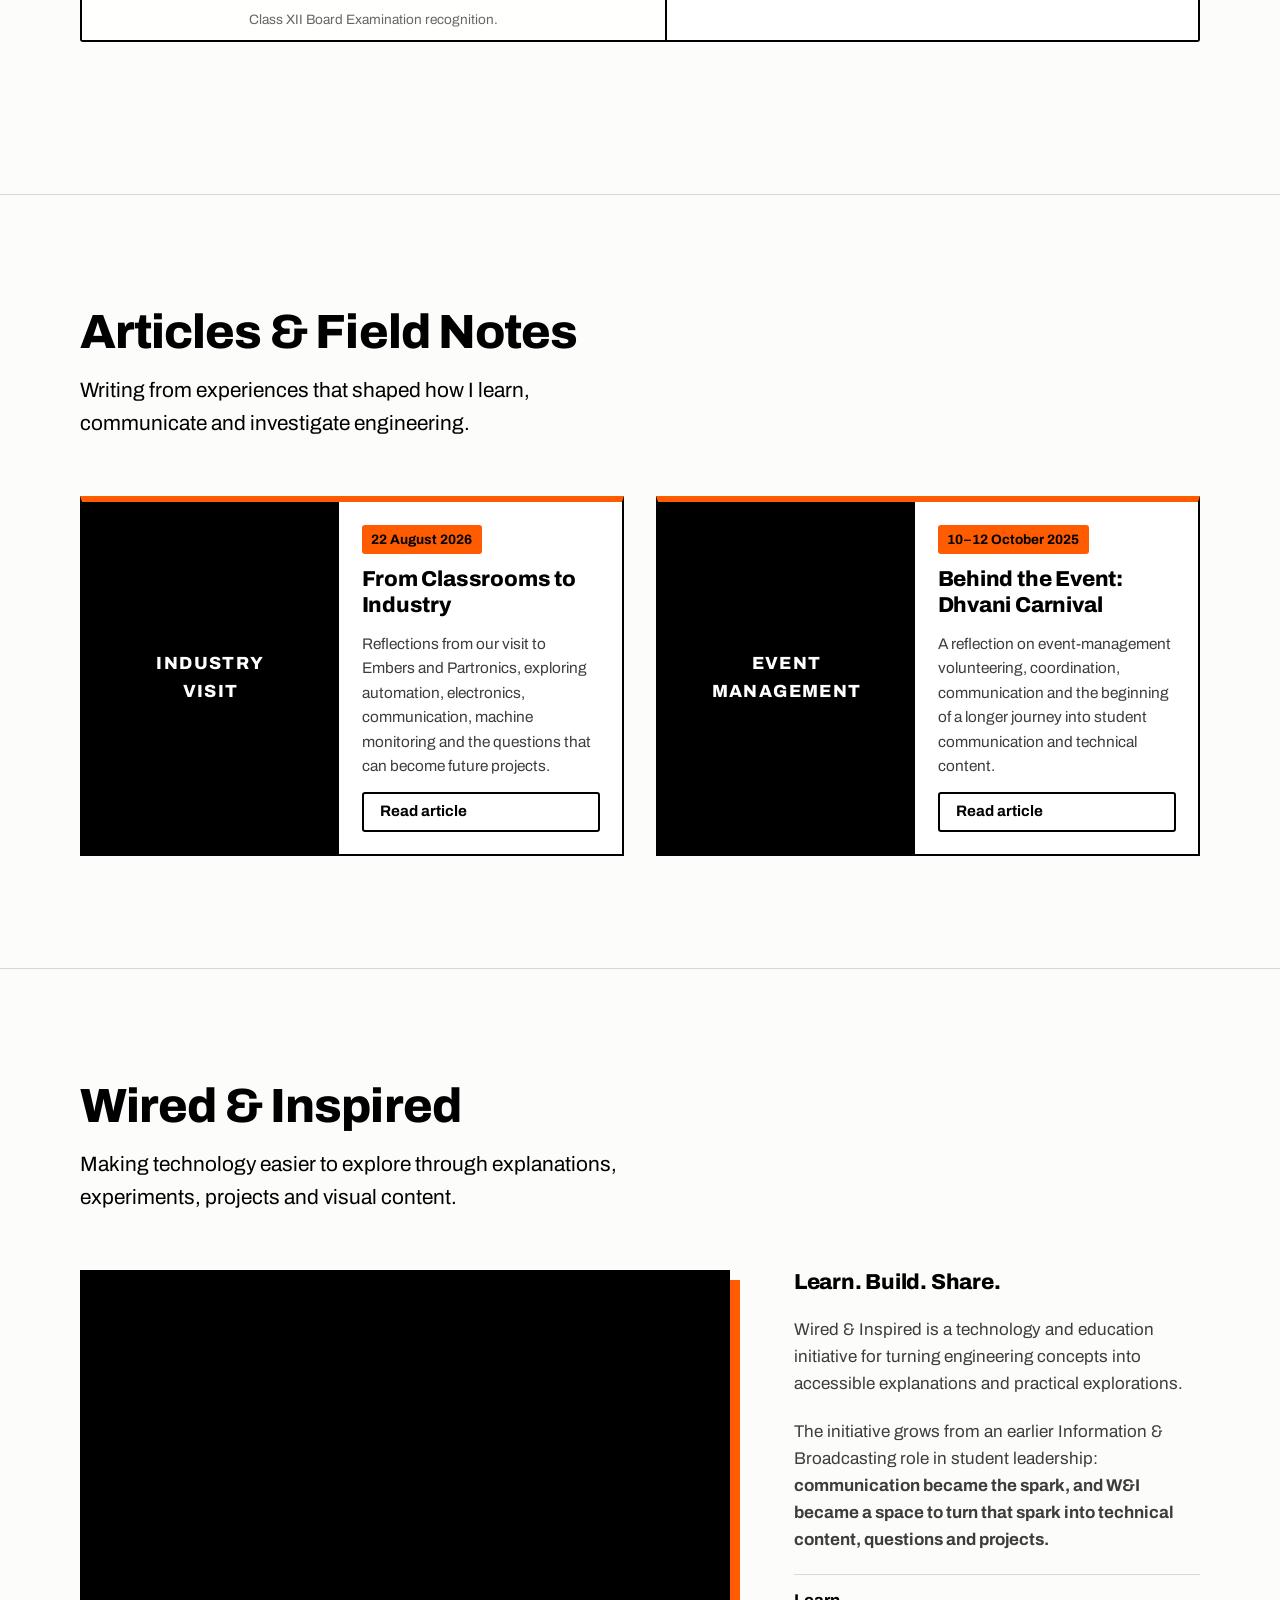
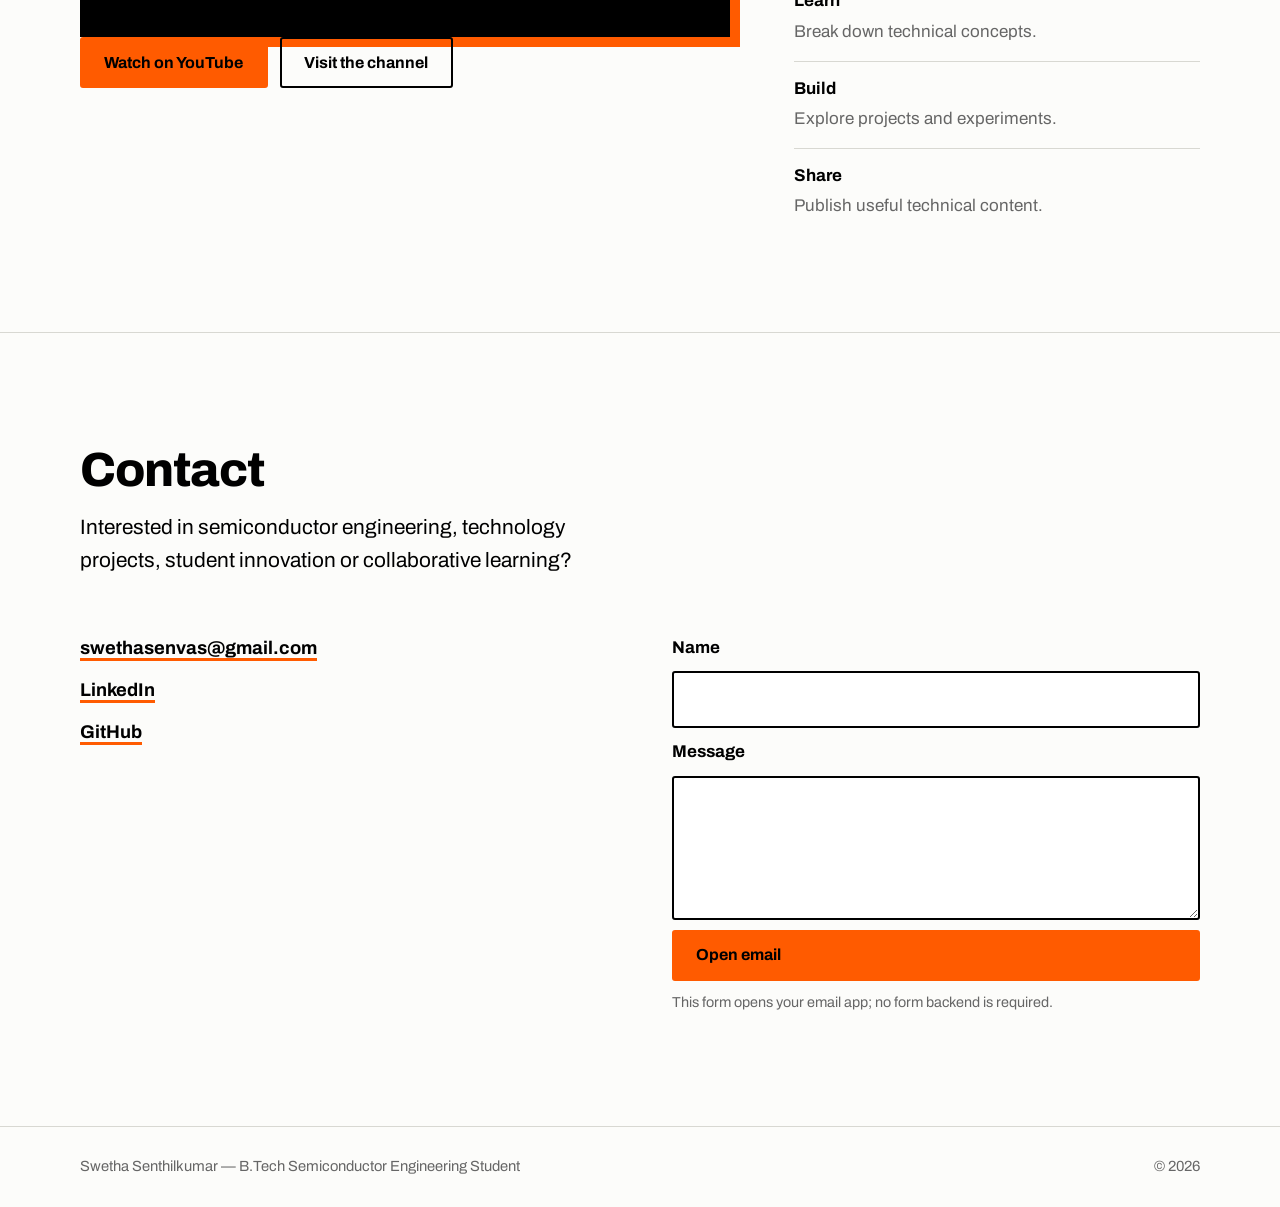
==== commit 1d2e88a8: "Add Class XII English Core topper achievement" ====
--- a/index.html
+++ b/index.html
@@ -1,12 +1,11 @@
 <!DOCTYPE html>
-<html lang="en">
-<head><meta charset="utf-8"><meta name="viewport" content="width=device-width, initial-scale=1"><title>Swetha Senthilkumar | Semiconductor Engineering Portfolio</title><meta name="description" content="Portfolio of Swetha Senthilkumar, a B.Tech Semiconductor Engineering student. Projects, experience, leadership and Wired & Inspired."><meta name="theme-color" content="#fcfcfa"><link rel="icon" type="image/svg+xml" href="assets/img/swetha-logo.svg"><link rel="apple-touch-icon" href="assets/img/swetha-logo.svg"><link rel="canonical" href="https://swetha-mint.github.io/swetha-portfolio/"><meta property="og:type" content="website"><meta property="og:title" content="Swetha Senthilkumar | Semiconductor Engineering Portfolio"><meta property="og:description" content="Semiconductor engineering, projects, leadership, technical writing and Wired & Inspired."><meta property="og:url" content="https://swetha-mint.github.io/swetha-portfolio/"><meta property="og:image" content="https://swetha-mint.github.io/swetha-portfolio/assets/img/swetha-logo.svg"><meta property="og:image:alt" content="Swetha logo"><meta name="twitter:card" content="summary"><meta name="twitter:title" content="Swetha Senthilkumar | Semiconductor Engineering Portfolio"><meta name="twitter:description" content="Semiconductor engineering, projects, leadership, technical writing and Wired & Inspired."><meta name="twitter:image" content="https://swetha-mint.github.io/swetha-portfolio/assets/img/swetha-logo.svg"><link rel="preconnect" href="https://fonts.googleapis.com"><link rel="preconnect" href="https://fonts.gstatic.com" crossorigin><link href="https://fonts.googleapis.com/css2?family=Archivo:wght@400;500;600;700;800&display=swap" rel="stylesheet"><link rel="stylesheet" href="css/style.css"></head>
-<body><a class="skip" href="#main">Skip to content</a><header class="site-header"><div class="wrap bar"><a class="brand" href="#home"><span class="brand-mark" aria-hidden="true"></span>Swetha Senthilkumar</a><button class="nav-toggle" type="button" aria-expanded="false" aria-controls="site-nav" aria-label="Open menu"><span class="bars" aria-hidden="true"></span></button><nav class="nav" id="site-nav" aria-label="Main"><ul><li><a href="#home">Home</a></li><li><a href="#projects">Projects</a></li><li><a href="#experience">Experience</a></li><li><a href="#articles">Articles</a></li><li><a href="#wired-inspired">Wired &amp; Inspired</a></li><li><a href="#contact">Contact</a></li></ul></div></div></header>
+<html lang="en"><head><meta charset="utf-8"><meta name="viewport" content="width=device-width, initial-scale=1"><title>Swetha Senthilkumar | Semiconductor Engineering Portfolio</title><meta name="description" content="Portfolio of Swetha Senthilkumar, a B.Tech Semiconductor Engineering student. Projects, experience, leadership and Wired & Inspired."><meta name="theme-color" content="#fcfcfa"><link rel="icon" type="image/svg+xml" href="assets/img/swetha-favicon.svg"><link rel="alternate icon" type="image/x-icon" href="assets/img/swetha-favicon.ico"><link rel="apple-touch-icon" sizes="180x180" href="assets/img/swetha-apple-touch-icon.png"><link rel="manifest" href="site.webmanifest"><link rel="canonical" href="https://swetha-mint.github.io/swetha-portfolio/"><meta property="og:type" content="website"><meta property="og:title" content="Swetha Senthilkumar | Semiconductor Engineering Portfolio"><meta property="og:description" content="Semiconductor engineering, projects, leadership, technical writing and Wired & Inspired."><meta property="og:url" content="https://swetha-mint.github.io/swetha-portfolio/"><meta property="og:image" content="https://swetha-mint.github.io/swetha-portfolio/assets/img/swetha-og.svg"><meta property="og:image:width" content="1200"><meta property="og:image:height" content="630"><meta property="og:image:alt" content="Swetha Senthilkumar brand mark and portfolio title"><meta name="twitter:card" content="summary_large_image"><meta name="twitter:title" content="Swetha Senthilkumar | Semiconductor Engineering Portfolio"><meta name="twitter:description" content="Semiconductor engineering, projects, leadership, technical writing and Wired & Inspired."><meta name="twitter:image" content="https://swetha-mint.github.io/swetha-portfolio/assets/img/swetha-og.svg"><meta name="twitter:image:alt" content="Swetha Senthilkumar brand mark and portfolio title"><link rel="preconnect" href="https://fonts.googleapis.com"><link rel="preconnect" href="https://fonts.gstatic.com" crossorigin><link href="https://fonts.googleapis.com/css2?family=Archivo:wght@400;500;600;700;800&display=swap" rel="stylesheet"><link rel="stylesheet" href="css/style.css"></head>
+<body><a class="skip" href="#main">Skip to content</a><header class="site-header"><div class="wrap bar"><a class="brand" href="#home"><span class="brand-mark" aria-hidden="true"></span>Swetha Senthilkumar</a><button class="nav-toggle" type="button" aria-expanded="false" aria-controls="site-nav" aria-label="Open menu"><span class="bars" aria-hidden="true"></span></button><nav class="nav" id="site-nav" aria-label="Main"><ul><li><a href="#home">Home</a></li><li><a href="#projects">Projects</a></li><li><a href="#experience">Experience</a></li><li><a href="#articles">Articles</a></li><li><a href="#wired-inspired">Wired &amp; Inspired</a></li><li><a href="#contact">Contact</a></li></ul></nav></div></header>
 <main id="main">
 <section class="section hero" id="home"><div class="wrap"><div class="hero-grid"><div><h1>Swetha Senthilkumar</h1><p class="hero-role">B.Tech Semiconductor Engineering Student | Tech Innovator | Student Leader</p><p class="lead">I explore semiconductor engineering, VLSI, embedded systems, hardware security and practical technology through projects, experiments, technical writing and student-led initiatives.</p><div class="btn-row"><a class="btn btn-primary" href="#projects">View projects</a><a class="btn" href="#wired-inspired">Wired &amp; Inspired</a></div></div><figure class="hero-photo"><img src="assets/img/c7f50f6b-b8f1-43d1-abe2-678759be1262.png" alt="Swetha Senthilkumar seated at a desk in a school uniform" width="800" height="1067"><figcaption>Building, learning and sharing — one step at a time.</figcaption></figure></div><div class="toolbelt"><div><h2>Working with</h2><ul class="tags"><li>Python</li><li>Pandas</li><li>Matplotlib</li><li>MATLAB</li><li>Digital logic</li><li>RTL</li></ul></div><div><h2>Interested in</h2><ul class="tags"><li>Semiconductors &amp; VLSI</li><li>Embedded systems</li><li>Sensors</li><li>Industrial automation</li><li>Robotics</li><li>Hardware security</li></ul></div></div></div></section>
 <section class="section" id="projects"><div class="wrap"><div class="section-head"><h2>Projects</h2><p class="lead">Data, simulation and hardware fundamentals from my first year of engineering.</p></div><article class="feature"><figure class="feature-media"><img src="assets/img/image.png" alt="Cybersecurity threat analysis visualization" width="1200" height="750"><figcaption>Visualization from the Global Cybersecurity Threat Analysis project.</figcaption></figure><div class="feature-body"><span class="badge">Featured project</span><h3>Global Cybersecurity Threat Visualization</h3><p>A menu-driven Python data analysis and visualization project exploring global cybersecurity threats through CSV processing, filtering, sorting and graphical analysis using Pandas and Matplotlib. Originally developed as a Grade XII Informatics Practices project and now being refined into a standalone open-source repository.</p><dl class="specs"><dt>Language</dt><dd>Python</dd><dt>Data handling</dt><dd>Pandas</dd><dt>Charts</dt><dd>Matplotlib</dd><dt>Data format</dt><dd>CSV</dd></dl><p class="project-note">Dataset coverage: 2015–2024, with fields for year, country, attack type, target industry, financial loss and affected users. The program supports filtering, sorting, summary statistics, trend analysis, graphical visualization and a simple next-year financial-loss prediction.</p><div class="btn-row"><a class="btn btn-primary" href="https://github.com/Swetha-mint/Cybersecurity-Threat-Analysis" target="_blank" rel="noopener">View GitHub repository</a></div></div></article><div class="project-list"><article class="project-card"><span class="badge">Competition concept</span><h3>MachinePulseAI</h3><p>A Smart India Hackathon concept focused on predicting conveyor-belt joint damage in iron-ore mining environments using sensor data, edge intelligence and predictive monitoring.</p><ul class="tags"><li>Sensors</li><li>Edge computing</li><li>Predictive maintenance</li><li>AI/ML</li></ul></article><article class="project-card"><span class="badge">Academic</span><h3>MATLAB Engineering Practicals</h3><p>Applied Mathematics work covering matrix rank, row echelon form, consistency, eigenvalues, eigenvectors and Cayley-Hamilton theorem, including user-input driven programs.</p><ul class="tags"><li>MATLAB</li><li>Linear algebra</li><li>Engineering mathematics</li></ul></article><article class="project-card"><span class="badge">Ongoing</span><h3>Semiconductor &amp; Digital Logic Exploration</h3><p>An ongoing learning track progressing from basic digital logic and XOR concepts toward ALU design, flip-flops, registers and processor-level fundamentals.</p><ul class="tags"><li>Digital logic</li><li>VLSI</li><li>RTL</li><li>Semiconductor engineering</li></ul></article></div></div></section>
-<section class="section" id="experience"><div class="wrap"><div class="section-head"><h2>Achievements &amp; Experience</h2><p class="lead">Selected documented academic, leadership, event and student-engagement experience.</p></div><div class="records"><article class="record"><span class="record-kicker">Education</span><h3>Symbiosis Skills &amp; Professional University</h3><p>B.Tech Semiconductor Engineering</p><p class="muted">Current undergraduate study</p></article><article class="record"><span class="record-kicker">Current leadership</span><h3>Class Representative (CR)</h3><p>Current class-level communication, coordination and student–faculty responsibilities.</p></article><article class="record"><span class="record-kicker">Current engagement</span><h3>NSS — Active Candidate</h3><p>Currently participating in the NSS pathway and developing experience in student and community engagement.</p></article><article class="record"><span class="record-kicker">Leadership</span><h3>Student Council — Information &amp; Broadcasting In-charge</h3><p>Student communication, coordination and event-related responsibilities.</p></article><article class="record"><span class="record-kicker">Event experience</span><h3>Dhvani Carnival — Event Management Volunteer</h3><p>Supported event management and coordination activities during the October 2025 carnival.</p></article><article class="record"><span class="record-kicker">Sports</span><h3>District-level sporting achievements</h3><p>Judo — Gold<br>Taekwondo — Bronze</p></article><article class="record"><span class="record-kicker">Academic / technology</span><h3>IIT Madras School Connect</h3><p>Certificates including Electronics Mastery and Aerospace.</p></article></div></div></section>
+<section class="section" id="experience"><div class="wrap"><div class="section-head"><h2>Achievements &amp; Experience</h2><p class="lead">Selected documented academic, leadership, event and student-engagement experience.</p></div><div class="records"><article class="record"><span class="record-kicker">Education</span><h3>Symbiosis Skills &amp; Professional University</h3><p>B.Tech Semiconductor Engineering</p><p class="muted">Current undergraduate study</p></article><article class="record"><span class="record-kicker">Current leadership</span><h3>Class Representative (CR)</h3><p>Current class-level communication, coordination and student–faculty responsibilities.</p></article><article class="record"><span class="record-kicker">Current engagement</span><h3>NSS — Active Candidate</h3><p>Currently participating in the NSS pathway and developing experience in student and community engagement.</p></article><article class="record"><span class="record-kicker">Leadership</span><h3>Student Council — Information &amp; Broadcasting In-charge</h3><p>Student communication, coordination and event-related responsibilities.</p></article><article class="record"><span class="record-kicker">Event experience</span><h3>Dhvani Carnival — Event Management Volunteer</h3><p>Supported event management and coordination activities during the October 2025 carnival.</p></article><article class="record"><span class="record-kicker">Sports</span><h3>District-level sporting achievements</h3><p>Judo — Gold<br>Taekwondo — Bronze</p></article><article class="record"><span class="record-kicker">Academic / technology</span><h3>IIT Madras School Connect</h3><p>Certificates including Electronics Mastery and Aerospace.</p></article></div><article class="feature achievement-evidence"><figure class="feature-media"><img src="assets/img/english-core-topper-swetha.jpg" alt="Swetha Senthilkumar listed as an English Core subject topper with 93 percent and 3rd Rank in Class XII" width="250" height="260"><figcaption>Class XII Board Examination recognition.</figcaption></figure><div class="feature-body"><span class="badge">Academic achievement</span><h3>English Core Subject Topper — Class XII Boards</h3><p>Recognized among the English Core subject toppers with <strong>93%</strong> and <strong>3rd Rank</strong>.</p><p class="project-note">Evidence: school subject-topper display from the Class XII Board Examination.</p></div></article></div></section>
 <section class="section" id="articles"><div class="wrap"><div class="section-head"><h2>Articles &amp; Field Notes</h2><p class="lead">Writing from experiences that shaped how I learn, communicate and investigate engineering.</p></div><div class="article-grid"><article class="article-card"><div class="article-card-media">INDUSTRY<br>VISIT</div><div class="article-card-body"><span class="badge">22 August 2026</span><h3>From Classrooms to Industry</h3><p>Reflections from our visit to Embers and Partronics, exploring automation, electronics, communication, machine monitoring and the questions that can become future projects.</p><a class="btn btn-small" href="articles/industrial-visit-embers-partronics.html">Read article</a></div></article><article class="article-card"><div class="article-card-media">EVENT<br>MANAGEMENT</div><div class="article-card-body"><span class="badge">10–12 October 2025</span><h3>Behind the Event: Dhvani Carnival</h3><p>A reflection on event-management volunteering, coordination, communication and the beginning of a longer journey into student communication and technical content.</p><a class="btn btn-small" href="articles/dhvani-carnival-event-management.html">Read article</a></div></article></div></div></section>
 <section class="section" id="wired-inspired"><div class="wrap"><div class="section-head"><h2>Wired &amp; Inspired</h2><p class="lead">Making technology easier to explore through explanations, experiments, projects and visual content.</p></div><div class="wired-grid"><div><div class="video"><iframe src="https://www.youtube.com/embed/yLxyMcItvJA" title="Wired &amp; Inspired featured video" loading="lazy" allow="accelerometer; autoplay; clipboard-write; encrypted-media; gyroscope; picture-in-picture; web-share" allowfullscreen></iframe></div><div class="btn-row"><a class="btn btn-primary" href="https://www.youtube.com/watch?v=yLxyMcItvJA" target="_blank" rel="noopener">Watch on YouTube</a><a class="btn" href="https://www.youtube.com/@WiredAndInspired" target="_blank" rel="noopener">Visit the channel</a></div></div><div class="wired-copy"><h3>Learn. Build. Share.</h3><p>Wired &amp; Inspired is a technology and education initiative for turning engineering concepts into accessible explanations and practical explorations.</p><p>The initiative grows from an earlier Information &amp; Broadcasting role in student leadership: <strong>communication became the spark, and W&amp;I became a space to turn that spark into technical content, questions and projects.</strong></p><div class="mini-grid"><div><strong>Learn</strong><span>Break down technical concepts.</span></div><div><strong>Build</strong><span>Explore projects and experiments.</span></div><div><strong>Share</strong><span>Publish useful technical content.</span></div></div></div></div></div></section>
 <section class="section" id="contact"><div class="wrap"><div class="section-head"><h2>Contact</h2><p class="lead">Interested in semiconductor engineering, technology projects, student innovation or collaborative learning?</p></div><div class="contact-grid"><div class="contact-links"><a href="mailto:swethasenvas@gmail.com">swethasenvas@gmail.com</a><a href="https://www.linkedin.com/in/swetha-s-1b1986335/" target="_blank" rel="noopener">LinkedIn</a><a href="https://github.com/Swetha-mint" target="_blank" rel="noopener">GitHub</a></div><form id="contact-form"><label for="name">Name</label><input id="name" name="name" required><label for="message">Message</label><textarea id="message" name="message" required></textarea><button class="btn btn-primary" type="submit">Open email</button><p class="form-note">This form opens your email app; no form backend is required.</p></form></div></div></section>
-</main><footer class="site-footer"><div class="wrap"><span>Swetha Senthilkumar — B.Tech Semiconductor Engineering Student</span><span>© <span id="year"></span></span></div></footer><div class="toast" id="toast" role="status" aria-live="polite"></div><script src="js/main.js"></script></body></html>+</main><footer class="site-footer"><div class="wrap"><span>Swetha Senthilkumar — B.Tech Semiconductor Engineering Student</span><span>© <span id="year"></span></span></div></footer><div class="toast" id="toast" role="status" aria-live="polite"></div><script src="js/main.js"></script></body></html>
--- a/css/style.css
+++ b/css/style.css
@@ -1,2 +1,2 @@
 /* Swetha Senthilkumar — Portfolio */
-:root{--paper:#fcfcfa;--white:#fff;--ink:#000;--ink-soft:#3d3d3d;--ink-mute:#666;--rule:#d8d8d2;--grid:#ecece6;--orange:#ff5b00;--orange-dark:#d94c00;--font:"Archivo",system-ui,-apple-system,"Segoe UI",Roboto,Helvetica,Arial,sans-serif;--wrap:1120px;--radius:3px;--header-h:64px}*,*::before,*::after{box-sizing:border-box}html{scroll-behavior:smooth;scroll-padding-top:calc(var(--header-h) + 16px);-webkit-text-size-adjust:100%}body{margin:0;font-family:var(--font);font-size:1.0625rem;line-height:1.6;color:var(--ink-soft);background:var(--paper)}img,svg,iframe,video{display:block;max-width:100%}ul{margin:0;padding:0;list-style:none}h1,h2,h3,p{margin:0}a{color:inherit}.text-link{color:var(--ink);font-weight:700;text-decoration:underline;text-decoration-color:var(--orange);text-decoration-thickness:3px;text-underline-offset:3px}:focus-visible{outline:3px solid var(--orange);outline-offset:3px}.wrap{width:min(100% - 2.5rem,var(--wrap));margin-inline:auto}.skip{position:absolute;left:1rem;top:-4rem;background:var(--ink);color:var(--white);padding:.6rem 1rem;z-index:100}.skip:focus{top:1rem}h1,h2,h3{color:var(--ink);font-weight:800;line-height:1.05;letter-spacing:-.02em}h2{font-size:clamp(2rem,4.5vw,3rem)}h3{font-size:1.35rem;line-height:1.2;letter-spacing:-.01em}.lead{font-size:clamp(1.125rem,2vw,1.3rem);color:var(--ink);max-width:34rem}.btn{display:inline-flex;align-items:center;gap:.5rem;font:inherit;font-weight:700;font-size:1rem;line-height:1;padding:.95rem 1.4rem;border:2px solid var(--ink);border-radius:var(--radius);background:transparent;color:var(--ink);text-decoration:none;cursor:pointer;transition:background-color .15s ease,color .15s ease,border-color .15s ease}.btn:hover{background:var(--ink);color:var(--white)}.btn-primary{background:var(--orange);border-color:var(--orange);color:var(--ink)}.btn-primary:hover{background:var(--orange-dark);border-color:var(--orange-dark);color:var(--ink)}.btn-small{padding:.65rem 1rem;font-size:.95rem}.btn-row{display:flex;flex-wrap:wrap;gap:.75rem}.site-header{position:sticky;top:0;z-index:50;background:rgba(252,252,250,.94);backdrop-filter:blur(6px);border-bottom:1px solid var(--rule)}.bar{height:var(--header-h);display:flex;align-items:center;justify-content:space-between;gap:1rem}.brand{font-weight:800;font-size:1.15rem;letter-spacing:-.01em;color:var(--ink);text-decoration:none;display:inline-flex;align-items:center;gap:.6rem}.brand-mark{width:.8rem;height:.8rem;background:var(--orange);border-radius:50%}.nav ul{display:flex;gap:1.75rem}.nav a{display:inline-block;padding:.4rem 0;font-weight:600;font-size:.98rem;color:var(--ink-soft);text-decoration:none;border-bottom:3px solid transparent}.nav a:hover{color:var(--ink)}.nav a.is-active{color:var(--ink);border-bottom-color:var(--orange)}.nav-toggle{display:none;width:44px;height:44px;padding:0;border:2px solid var(--ink);border-radius:var(--radius);background:transparent;color:var(--ink);cursor:pointer;position:relative}.nav-toggle .bars,.nav-toggle .bars::before,.nav-toggle .bars::after{display:block;width:20px;height:2px;background:currentColor;content:""}.nav-toggle .bars{position:absolute;left:50%;top:50%;margin:-1px 0 0 -10px}.nav-toggle .bars::before{position:absolute;top:-6px;left:0}.nav-toggle .bars::after{position:absolute;top:6px;left:0}.section{padding:clamp(4rem,9vw,7rem) 0}.section+.section{border-top:1px solid var(--rule)}.section-head{display:grid;gap:1rem;margin-bottom:clamp(2rem,5vw,3.5rem);max-width:42rem}.hero{padding-top:clamp(3rem,8vw,6rem);padding-bottom:clamp(3rem,8vw,5.5rem);background-image:linear-gradient(var(--grid) 1px,transparent 1px),linear-gradient(90deg,var(--grid) 1px,transparent 1px);background-size:32px 32px;background-position:-1px -1px}.hero-grid{display:grid;grid-template-columns:1.15fr .85fr;gap:clamp(2rem,5vw,4rem);align-items:center}.hero h1{font-size:clamp(2.25rem,10.5vw,6.25rem);overflow-wrap:break-word;line-height:.95;letter-spacing:-.035em;margin-bottom:1.5rem}.hero-role{font-size:clamp(1.15rem,2.2vw,1.5rem);font-weight:700;color:var(--ink);margin-bottom:1.25rem;padding-left:1rem;border-left:5px solid var(--orange)}.hero .lead{margin-bottom:2rem}.hero-photo{margin:0;background:var(--white);border:2px solid var(--ink);border-radius:var(--radius);padding:.65rem;box-shadow:10px 10px 0 var(--orange);overflow:hidden}.hero-photo img{width:100%;aspect-ratio:4/5;object-fit:cover;object-position:center center}.hero-photo figcaption{font-size:.85rem;color:var(--ink-mute);padding:.65rem .25rem .15rem}.toolbelt{display:grid;grid-template-columns:repeat(2,1fr);gap:2rem 3rem;margin-top:clamp(2.5rem,6vw,4rem);padding-top:2rem;border-top:2px solid var(--ink)}.toolbelt h2{font-size:1.15rem;letter-spacing:-.01em;margin-bottom:.9rem}.tags{display:flex;flex-wrap:wrap;gap:.5rem}.tags li{font-size:.92rem;font-weight:600;color:var(--ink);background:var(--white);border:1px solid var(--ink);border-radius:var(--radius);padding:.3rem .7rem}.feature{display:grid;grid-template-columns:1.1fr 1fr;background:var(--white);border:2px solid var(--ink);border-top:8px solid var(--orange);border-radius:var(--radius);margin-bottom:2.5rem}.feature-media{margin:0;min-width:0;position:relative;min-height:300px;background:var(--paper);border-right:2px solid var(--ink);display:grid;place-items:center;overflow:hidden}.feature-media img{width:100%;height:100%;object-fit:contain;object-position:center center;padding:1rem}.feature-media figcaption{display:block;position:absolute;left:0;right:0;bottom:0;padding:.6rem .8rem;background:rgba(255,255,255,.9);text-align:center;color:var(--ink-mute);font-size:.85rem}.feature-body{padding:clamp(1.5rem,3vw,2.25rem);display:grid;gap:1.1rem;align-content:start}.badge{justify-self:start;font-size:.85rem;font-weight:700;color:var(--ink);background:var(--orange);border-radius:var(--radius);padding:.25rem .6rem}.feature h3{font-size:clamp(1.6rem,3vw,2.1rem);line-height:1.1}.specs{display:grid;grid-template-columns:max-content 1fr;gap:.45rem 1.25rem;margin:0;padding:1rem 0;border-block:1px solid var(--rule);font-size:.98rem}.specs dt{font-weight:700;color:var(--ink)}.specs dd{margin:0}.project-note{font-size:.95rem}.project-list{display:grid;grid-template-columns:repeat(3,1fr);gap:2rem}.project-card{display:grid;gap:.9rem;align-content:start;padding-top:1.1rem;border-top:4px solid var(--ink)}.project-card p{color:var(--ink-soft)}.record{display:grid;gap:.55rem;padding:1.5rem 0;border-top:2px solid var(--ink)}.record-kicker{font-size:.9rem;font-weight:700;color:var(--orange-dark);text-transform:uppercase;letter-spacing:.06em}.muted{color:var(--ink-mute)}.records{display:grid;grid-template-columns:repeat(2,1fr);gap:2rem 4rem}.article-grid{display:grid;grid-template-columns:repeat(2,1fr);gap:2rem}.article-card{display:grid;grid-template-columns:1fr 1.1fr;background:var(--white);border:2px solid var(--ink);border-top:6px solid var(--orange);min-height:260px}.article-card-media{display:grid;place-items:center;padding:1rem;background:var(--ink);color:var(--white);font-size:1.1rem;font-weight:800;letter-spacing:.08em;text-align:center}.article-card-body{display:grid;align-content:start;gap:.8rem;padding:1.4rem}.article-card-body p{font-size:.96rem}.wired-grid{display:grid;grid-template-columns:1.6fr 1fr;gap:clamp(2rem,5vw,4rem);align-items:start}.video{background:#000;border:2px solid var(--ink);box-shadow:10px 10px 0 var(--orange)}.video iframe{width:100%;aspect-ratio:16/9;border:0}.wired-copy{display:grid;gap:1.25rem}.mini-grid{display:grid;gap:1rem}.mini-grid div{display:grid;gap:.2rem;padding-top:.8rem;border-top:1px solid var(--rule)}.mini-grid strong{color:var(--ink)}.mini-grid span{color:var(--ink-mute)}.contact-grid{display:grid;grid-template-columns:1fr 1fr;gap:4rem}.contact-links{display:grid;align-content:start;gap:.8rem}.contact-links a{font-size:1.15rem;font-weight:700;color:var(--ink);text-decoration-color:var(--orange);text-decoration-thickness:3px;text-underline-offset:4px}.contact-grid form{display:grid;gap:.65rem}.contact-grid label{font-weight:700;color:var(--ink)}input,textarea{font:inherit;padding:.8rem .9rem;width:100%;border:2px solid var(--ink);border-radius:var(--radius);background:var(--white);color:var(--ink)}textarea{min-height:9rem;resize:vertical}.form-note{font-size:.9rem;color:var(--ink-mute)}.site-footer{padding:1.75rem 0;border-top:1px solid var(--rule);font-size:.92rem;color:var(--ink-mute)}.site-footer .wrap{display:flex;justify-content:space-between;flex-wrap:wrap;gap:.5rem 1.5rem}.toast{position:fixed;left:50%;bottom:1.5rem;transform:translate(-50%,1rem);max-width:min(92vw,30rem);background:var(--ink);color:var(--white);border-left:6px solid var(--orange);border-radius:var(--radius);padding:.85rem 1.1rem;font-size:.95rem;opacity:0;pointer-events:none;transition:opacity .2s ease,transform .2s ease;z-index:200}.toast.is-visible{opacity:1;transform:translate(-50%,0)}.article-feature{grid-template-columns:1.1fr 1fr}.media-gallery{padding:0;display:block;min-height:0;aspect-ratio:4/3;background:var(--ink);border-right:2px solid var(--ink)}.gallery-track{position:absolute;inset:0}.gallery-slide{position:absolute;inset:0;margin:0;opacity:0;visibility:hidden;transition:opacity .35s ease}.gallery-slide.is-active{opacity:1;visibility:visible}.gallery-slide img,.gallery-slide video{width:100%;height:100%;object-fit:cover;padding:0}.gallery-slide figcaption{position:absolute;left:0;right:0;bottom:0;background:rgba(0,0,0,.72);color:var(--white);padding:.65rem 3.5rem .65rem .8rem;text-align:left}.gallery-prev,.gallery-next{position:absolute;top:50%;transform:translateY(-50%);width:42px;height:42px;border:2px solid var(--white);background:rgba(0,0,0,.6);color:var(--white);font-size:2rem;line-height:1;border-radius:50%;cursor:pointer;z-index:3}.gallery-prev{left:.8rem}.gallery-next{right:.8rem}.gallery-prev:hover,.gallery-next:hover{background:var(--orange);color:var(--ink);border-color:var(--orange)}.gallery-dots{position:absolute;left:50%;bottom:.8rem;transform:translateX(-50%);display:flex;gap:.45rem;z-index:4}.gallery-dot{width:9px;height:9px;border-radius:50%;border:1px solid var(--white);background:transparent;padding:0;cursor:pointer}.gallery-dot.is-active{background:var(--orange);border-color:var(--orange)}.gallery-label{position:absolute;top:.8rem;left:.8rem;background:var(--orange);color:var(--ink);font-size:.72rem;font-weight:800;letter-spacing:.07em;padding:.3rem .5rem;z-index:4}.media-gallery:focus-within{outline:3px solid var(--orange);outline-offset:3px}@media(max-width:960px){.hero-grid{grid-template-columns:minmax(0,1fr)}.hero-photo{max-width:30rem}.feature{grid-template-columns:minmax(0,1fr)}.feature-media{border-right:none;border-bottom:2px solid var(--ink);min-height:0;width:100%;aspect-ratio:16/10}.project-list{grid-template-columns:minmax(0,1fr);gap:2.25rem}.article-grid{grid-template-columns:minmax(0,1fr)}.wired-grid{grid-template-columns:minmax(0,1fr)}.video{box-shadow:6px 6px 0 var(--orange)}}@media(max-width:760px){.nav-toggle{display:inline-block}.nav{position:absolute;left:0;right:0;top:var(--header-h);background:var(--paper);border-bottom:2px solid var(--ink);display:none}.nav.is-open{display:block}.nav ul{flex-direction:column;gap:0;padding:.5rem 1.25rem 1rem}.nav a{display:block;padding:.85rem 0;border-bottom:1px solid var(--rule)}.nav a.is-active{border-bottom-color:var(--orange)}.toolbelt,.records,.contact-grid{grid-template-columns:minmax(0,1fr)}.specs{grid-template-columns:1fr;gap:0}.specs dt{margin-top:.6rem}.hero-photo{max-width:22rem;margin-inline:auto}.article-card{grid-template-columns:minmax(0,1fr)}.article-card-media{min-height:130px}.media-gallery{aspect-ratio:4/3}}@media(max-width:420px){body{font-size:1rem}.btn-row .btn{width:100%;justify-content:center}.hero-photo{max-width:100%}}@media(prefers-reduced-motion:reduce){html{scroll-behavior:auto}.toast,.btn,.gallery-slide{transition:none}}+:root{--paper:#fcfcfa;--white:#fff;--ink:#000;--ink-soft:#3d3d3d;--ink-mute:#666;--rule:#d8d8d2;--grid:#ecece6;--orange:#ff5b00;--orange-dark:#d94c00;--font:"Archivo",system-ui,-apple-system,"Segoe UI",Roboto,Helvetica,Arial,sans-serif;--wrap:1120px;--radius:3px;--header-h:64px}*,*::before,*::after{box-sizing:border-box}html{scroll-behavior:smooth;scroll-padding-top:calc(var(--header-h) + 16px);-webkit-text-size-adjust:100%}body{margin:0;font-family:var(--font);font-size:1.0625rem;line-height:1.6;color:var(--ink-soft);background:var(--paper)}img,svg,iframe,video{display:block;max-width:100%}ul{margin:0;padding:0;list-style:none}h1,h2,h3,p{margin:0}a{color:inherit}.text-link{color:var(--ink);font-weight:700;text-decoration:underline;text-decoration-color:var(--orange);text-decoration-thickness:3px;text-underline-offset:3px}:focus-visible{outline:3px solid var(--orange);outline-offset:3px}.wrap{width:min(100% - 2.5rem,var(--wrap));margin-inline:auto}.skip{position:absolute;left:1rem;top:-4rem;background:var(--ink);color:var(--white);padding:.6rem 1rem;z-index:100}.skip:focus{top:1rem}h1,h2,h3{color:var(--ink);font-weight:800;line-height:1.05;letter-spacing:-.02em}h2{font-size:clamp(2rem,4.5vw,3rem)}h3{font-size:1.35rem;line-height:1.2;letter-spacing:-.01em}.lead{font-size:clamp(1.125rem,2vw,1.3rem);color:var(--ink);max-width:34rem}.btn{display:inline-flex;align-items:center;gap:.5rem;font:inherit;font-weight:700;font-size:1rem;line-height:1;padding:.95rem 1.4rem;border:2px solid var(--ink);border-radius:var(--radius);background:transparent;color:var(--ink);text-decoration:none;cursor:pointer;transition:background-color .15s ease,color .15s ease,border-color .15s ease}.btn:hover{background:var(--ink);color:var(--white)}.btn-primary{background:var(--orange);border-color:var(--orange);color:var(--ink)}.btn-primary:hover{background:var(--orange-dark);border-color:var(--orange-dark);color:var(--ink)}.btn-small{padding:.65rem 1rem;font-size:.95rem}.btn-row{display:flex;flex-wrap:wrap;gap:.75rem}.site-header{position:sticky;top:0;z-index:50;background:rgba(252,252,250,.94);backdrop-filter:blur(6px);border-bottom:1px solid var(--rule)}.bar{height:var(--header-h);display:flex;align-items:center;justify-content:space-between;gap:1rem}.brand{font-weight:800;font-size:1.15rem;letter-spacing:-.01em;color:var(--ink);text-decoration:none;display:inline-flex;align-items:center;gap:.6rem}.brand-mark{width:.8rem;height:.8rem;background:var(--orange);border-radius:50%}.nav ul{display:flex;gap:1.75rem}.nav a{display:inline-block;padding:.4rem 0;font-weight:600;font-size:.98rem;color:var(--ink-soft);text-decoration:none;border-bottom:3px solid transparent}.nav a:hover{color:var(--ink)}.nav a.is-active{color:var(--ink);border-bottom-color:var(--orange)}.nav-toggle{display:none;width:44px;height:44px;padding:0;border:2px solid var(--ink);border-radius:var(--radius);background:transparent;color:var(--ink);cursor:pointer;position:relative}.nav-toggle .bars,.nav-toggle .bars::before,.nav-toggle .bars::after{display:block;width:20px;height:2px;background:currentColor;content:""}.nav-toggle .bars{position:absolute;left:50%;top:50%;margin:-1px 0 0 -10px}.nav-toggle .bars::before{position:absolute;top:-6px;left:0}.nav-toggle .bars::after{position:absolute;top:6px;left:0}.section{padding:clamp(4rem,9vw,7rem) 0}.section+.section{border-top:1px solid var(--rule)}.section-head{display:grid;gap:1rem;margin-bottom:clamp(2rem,5vw,3.5rem);max-width:42rem}.hero{padding-top:clamp(3rem,8vw,6rem);padding-bottom:clamp(3rem,8vw,5.5rem);background-image:linear-gradient(var(--grid) 1px,transparent 1px),linear-gradient(90deg,var(--grid) 1px,transparent 1px);background-size:32px 32px;background-position:-1px -1px}.hero-grid{display:grid;grid-template-columns:1.15fr .85fr;gap:clamp(2rem,5vw,4rem);align-items:center}.hero h1{font-size:clamp(2.25rem,10.5vw,6.25rem);overflow-wrap:break-word;line-height:.95;letter-spacing:-.035em;margin-bottom:1.5rem}.hero-role{font-size:clamp(1.15rem,2.2vw,1.5rem);font-weight:700;color:var(--ink);margin-bottom:1.25rem;padding-left:1rem;border-left:5px solid var(--orange)}.hero .lead{margin-bottom:2rem}.hero-photo{margin:0;background:var(--white);border:2px solid var(--ink);border-radius:var(--radius);padding:.65rem;box-shadow:10px 10px 0 var(--orange);overflow:hidden}.hero-photo img{width:100%;aspect-ratio:4/5;object-fit:cover;object-position:center center}.hero-photo figcaption{font-size:.85rem;color:var(--ink-mute);padding:.65rem .25rem .15rem}.toolbelt{display:grid;grid-template-columns:repeat(2,1fr);gap:2rem 3rem;margin-top:clamp(2.5rem,6vw,4rem);padding-top:2rem;border-top:2px solid var(--ink)}.toolbelt h2{font-size:1.15rem;letter-spacing:-.01em;margin-bottom:.9rem}.tags{display:flex;flex-wrap:wrap;gap:.5rem}.tags li{font-size:.92rem;font-weight:600;color:var(--ink);background:var(--white);border:1px solid var(--ink);border-radius:var(--radius);padding:.3rem .7rem}.feature{display:grid;grid-template-columns:1.1fr 1fr;background:var(--white);border:2px solid var(--ink);border-top:8px solid var(--orange);border-radius:var(--radius);margin-bottom:2.5rem}.feature-media{margin:0;min-width:0;position:relative;min-height:300px;background:var(--paper);border-right:2px solid var(--ink);display:grid;place-items:center;overflow:hidden}.feature-media img{width:100%;height:100%;object-fit:contain;object-position:center center;padding:1rem}.feature-media figcaption{display:block;position:absolute;left:0;right:0;bottom:0;padding:.6rem .8rem;background:rgba(255,255,255,.9);text-align:center;color:var(--ink-mute);font-size:.85rem}.feature-body{padding:clamp(1.5rem,3vw,2.25rem);display:grid;gap:1.1rem;align-content:start}.badge{justify-self:start;font-size:.85rem;font-weight:700;color:var(--ink);background:var(--orange);border-radius:var(--radius);padding:.25rem .6rem}.feature h3{font-size:clamp(1.6rem,3vw,2.1rem);line-height:1.1}.specs{display:grid;grid-template-columns:max-content 1fr;gap:.45rem 1.25rem;margin:0;padding:1rem 0;border-block:1px solid var(--rule);font-size:.98rem}.specs dt{font-weight:700;color:var(--ink)}.specs dd{margin:0}.project-note{font-size:.95rem}.project-list{display:grid;grid-template-columns:repeat(3,1fr);gap:2rem}.project-card{display:grid;gap:.9rem;align-content:start;padding-top:1.1rem;border-top:4px solid var(--ink)}.project-card p{color:var(--ink-soft)}.record{display:grid;gap:.55rem;padding:1.5rem 0;border-top:2px solid var(--ink)}.record-kicker{font-size:.9rem;font-weight:700;color:var(--orange-dark);text-transform:uppercase;letter-spacing:.06em}.muted{color:var(--ink-mute)}.records{display:grid;grid-template-columns:repeat(2,1fr);gap:2rem 4rem}.article-grid{display:grid;grid-template-columns:repeat(2,1fr);gap:2rem}.article-card{display:grid;grid-template-columns:1fr 1.1fr;background:var(--white);border:2px solid var(--ink);border-top:6px solid var(--orange);min-height:260px}.article-card-media{display:grid;place-items:center;padding:1rem;background:var(--ink);color:var(--white);font-size:1.1rem;font-weight:800;letter-spacing:.08em;text-align:center}.article-card-body{display:grid;align-content:start;gap:.8rem;padding:1.4rem}.article-card-body p{font-size:.96rem}.wired-grid{display:grid;grid-template-columns:1.6fr 1fr;gap:clamp(2rem,5vw,4rem);align-items:start}.video{background:#000;border:2px solid var(--ink);box-shadow:10px 10px 0 var(--orange)}.video iframe{width:100%;aspect-ratio:16/9;border:0}.wired-copy{display:grid;gap:1.25rem}.mini-grid{display:grid;gap:1rem}.mini-grid div{display:grid;gap:.2rem;padding-top:.8rem;border-top:1px solid var(--rule)}.mini-grid strong{color:var(--ink)}.mini-grid span{color:var(--ink-mute)}.contact-grid{display:grid;grid-template-columns:1fr 1fr;gap:4rem}.contact-links{display:grid;align-content:start;gap:.8rem}.contact-links a{font-size:1.15rem;font-weight:700;color:var(--ink);text-decoration-color:var(--orange);text-decoration-thickness:3px;text-underline-offset:4px}.contact-grid form{display:grid;gap:.65rem}.contact-grid label{font-weight:700;color:var(--ink)}input,textarea{font:inherit;padding:.8rem .9rem;width:100%;border:2px solid var(--ink);border-radius:var(--radius);background:var(--white);color:var(--ink)}textarea{min-height:9rem;resize:vertical}.form-note{font-size:.9rem;color:var(--ink-mute)}.site-footer{padding:1.75rem 0;border-top:1px solid var(--rule);font-size:.92rem;color:var(--ink-mute)}.site-footer .wrap{display:flex;justify-content:space-between;flex-wrap:wrap;gap:.5rem 1.5rem}.toast{position:fixed;left:50%;bottom:1.5rem;transform:translate(-50%,1rem);max-width:min(92vw,30rem);background:var(--ink);color:var(--white);border-left:6px solid var(--orange);border-radius:var(--radius);padding:.85rem 1.1rem;font-size:.95rem;opacity:0;pointer-events:none;transition:opacity .2s ease,transform .2s ease;z-index:200}.toast.is-visible{opacity:1;transform:translate(-50%,0)}.article-feature{grid-template-columns:1.1fr 1fr}.media-gallery{padding:0;display:block;min-height:0;aspect-ratio:4/3;background:var(--ink);border-right:2px solid var(--ink)}.gallery-track{position:absolute;inset:0}.gallery-slide{position:absolute;inset:0;margin:0;opacity:0;visibility:hidden;transition:opacity .35s ease}.gallery-slide.is-active{opacity:1;visibility:visible}.gallery-slide img,.gallery-slide video{width:100%;height:100%;object-fit:cover;padding:0}.gallery-slide figcaption{position:absolute;left:0;right:0;bottom:0;background:rgba(0,0,0,.72);color:var(--white);padding:.65rem 3.5rem .65rem .8rem;text-align:left}.gallery-prev,.gallery-next{position:absolute;top:50%;transform:translateY(-50%);width:42px;height:42px;border:2px solid var(--white);background:rgba(0,0,0,.6);color:var(--white);font-size:2rem;line-height:1;border-radius:50%;cursor:pointer;z-index:3}.gallery-prev{left:.8rem}.gallery-next{right:.8rem}.gallery-prev:hover,.gallery-next:hover{background:var(--orange);color:var(--ink);border-color:var(--orange)}.gallery-dots{position:absolute;left:50%;bottom:.8rem;transform:translateX(-50%);display:flex;gap:.45rem;z-index:4}.gallery-dot{width:9px;height:9px;border-radius:50%;border:1px solid var(--white);background:transparent;padding:0;cursor:pointer}.gallery-dot.is-active{background:var(--orange);border-color:var(--orange)}.gallery-label{position:absolute;top:.8rem;left:.8rem;background:var(--orange);color:var(--ink);font-size:.72rem;font-weight:800;letter-spacing:.07em;padding:.3rem .5rem;z-index:4}.media-gallery:focus-within{outline:3px solid var(--orange);outline-offset:3px}.gallery-placeholder{position:absolute;inset:0;display:grid;place-items:center;align-content:center;gap:.35rem;padding:2rem;text-align:center;background:repeating-linear-gradient(135deg,#111 0,#111 18px,#171717 18px,#171717 36px);color:var(--white)}.gallery-placeholder span{font-size:.78rem;font-weight:800;letter-spacing:.12em;color:var(--orange)}.gallery-placeholder strong{font-size:clamp(1.5rem,4vw,2.4rem);line-height:1.05}.gallery-placeholder small{color:#bbb;font-size:.9rem}@media(max-width:960px){.hero-grid{grid-template-columns:minmax(0,1fr)}.hero-photo{max-width:30rem}.feature{grid-template-columns:minmax(0,1fr)}.feature-media{border-right:none;border-bottom:2px solid var(--ink);min-height:0;width:100%;aspect-ratio:16/10}.project-list{grid-template-columns:minmax(0,1fr);gap:2.25rem}.article-grid{grid-template-columns:minmax(0,1fr)}.wired-grid{grid-template-columns:minmax(0,1fr)}.video{box-shadow:6px 6px 0 var(--orange)}}@media(max-width:760px){.nav-toggle{display:inline-block}.nav{position:absolute;left:0;right:0;top:var(--header-h);background:var(--paper);border-bottom:2px solid var(--ink);display:none}.nav.is-open{display:block}.nav ul{flex-direction:column;gap:0;padding:.5rem 1.25rem 1rem}.nav a{display:block;padding:.85rem 0;border-bottom:1px solid var(--rule)}.nav a.is-active{border-bottom-color:var(--orange)}.toolbelt,.records,.contact-grid{grid-template-columns:minmax(0,1fr)}.specs{grid-template-columns:1fr;gap:0}.specs dt{margin-top:.6rem}.hero-photo{max-width:22rem;margin-inline:auto}.article-card{grid-template-columns:minmax(0,1fr)}.article-card-media{min-height:130px}.media-gallery{aspect-ratio:4/3}}@media(max-width:420px){body{font-size:1rem}.btn-row .btn{width:100%;justify-content:center}.hero-photo{max-width:100%}}@media(prefers-reduced-motion:reduce){html{scroll-behavior:auto}.toast,.btn,.gallery-slide{transition:none}}
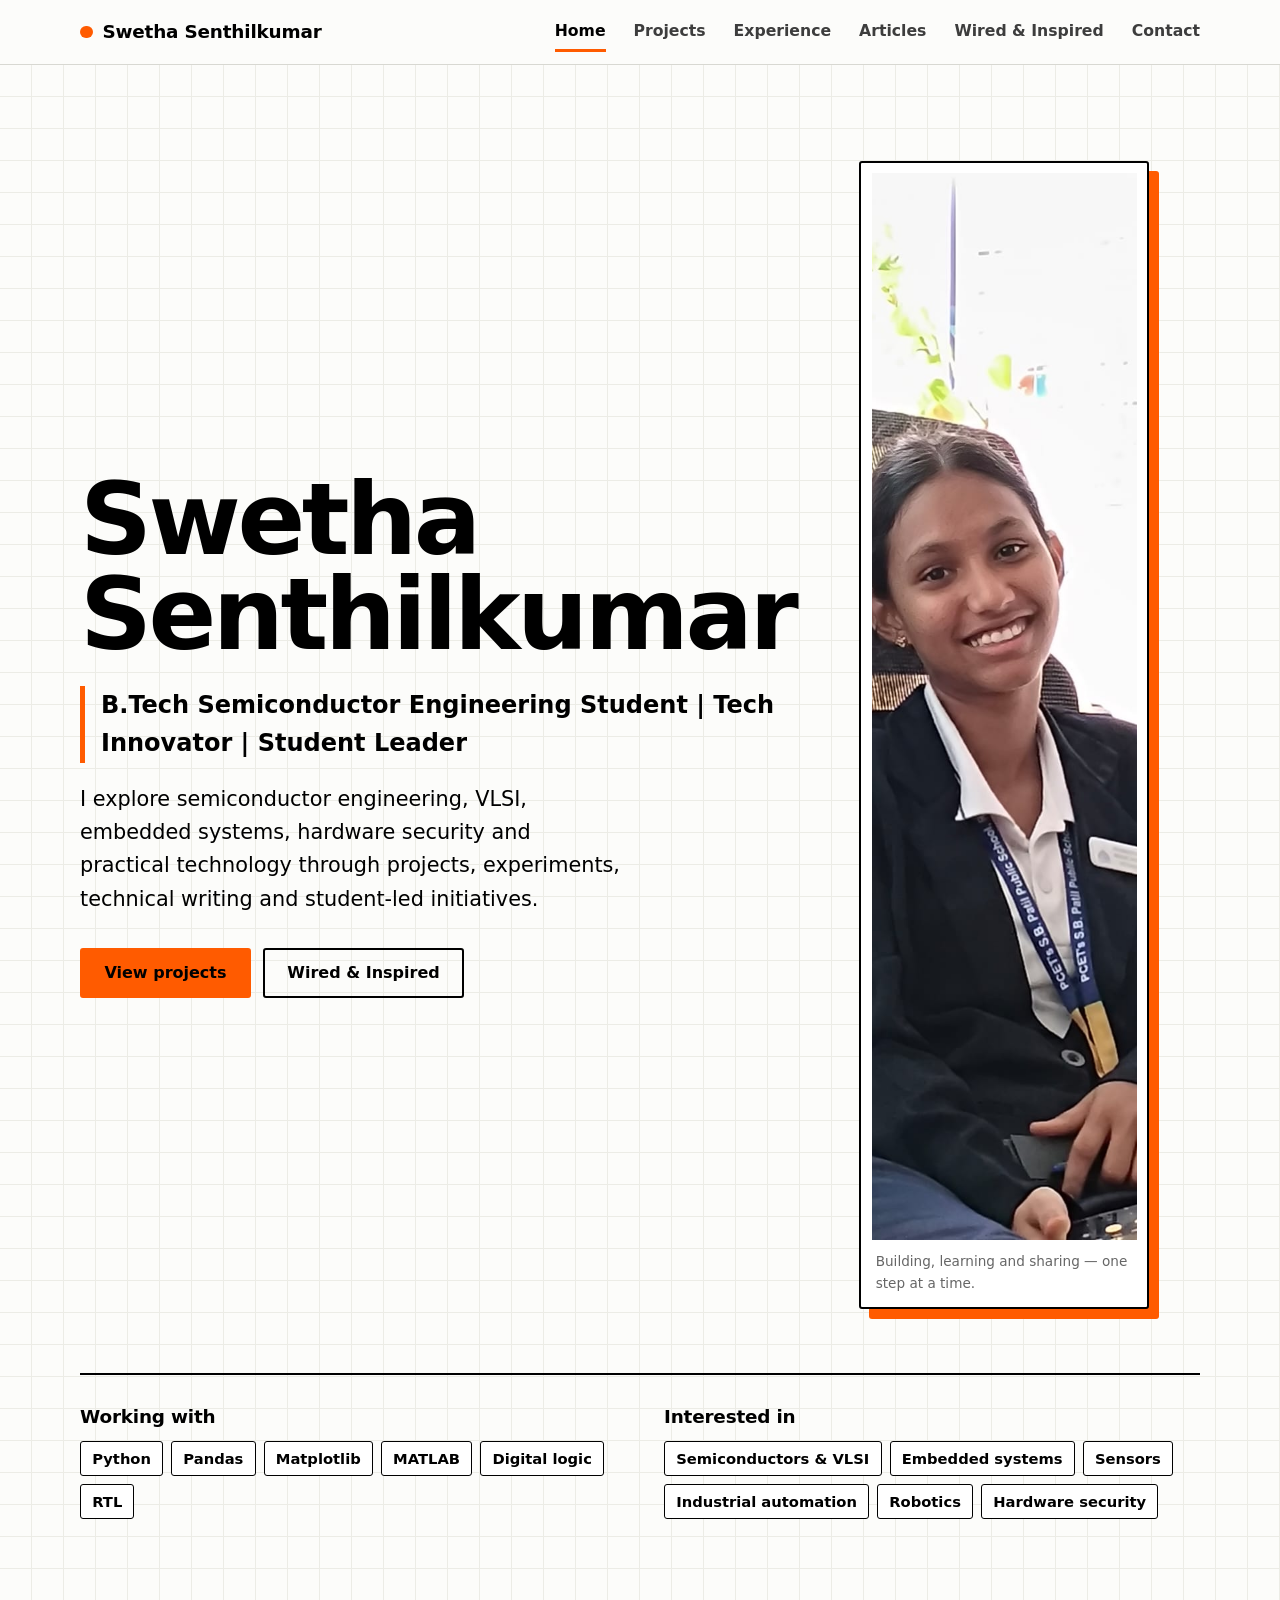
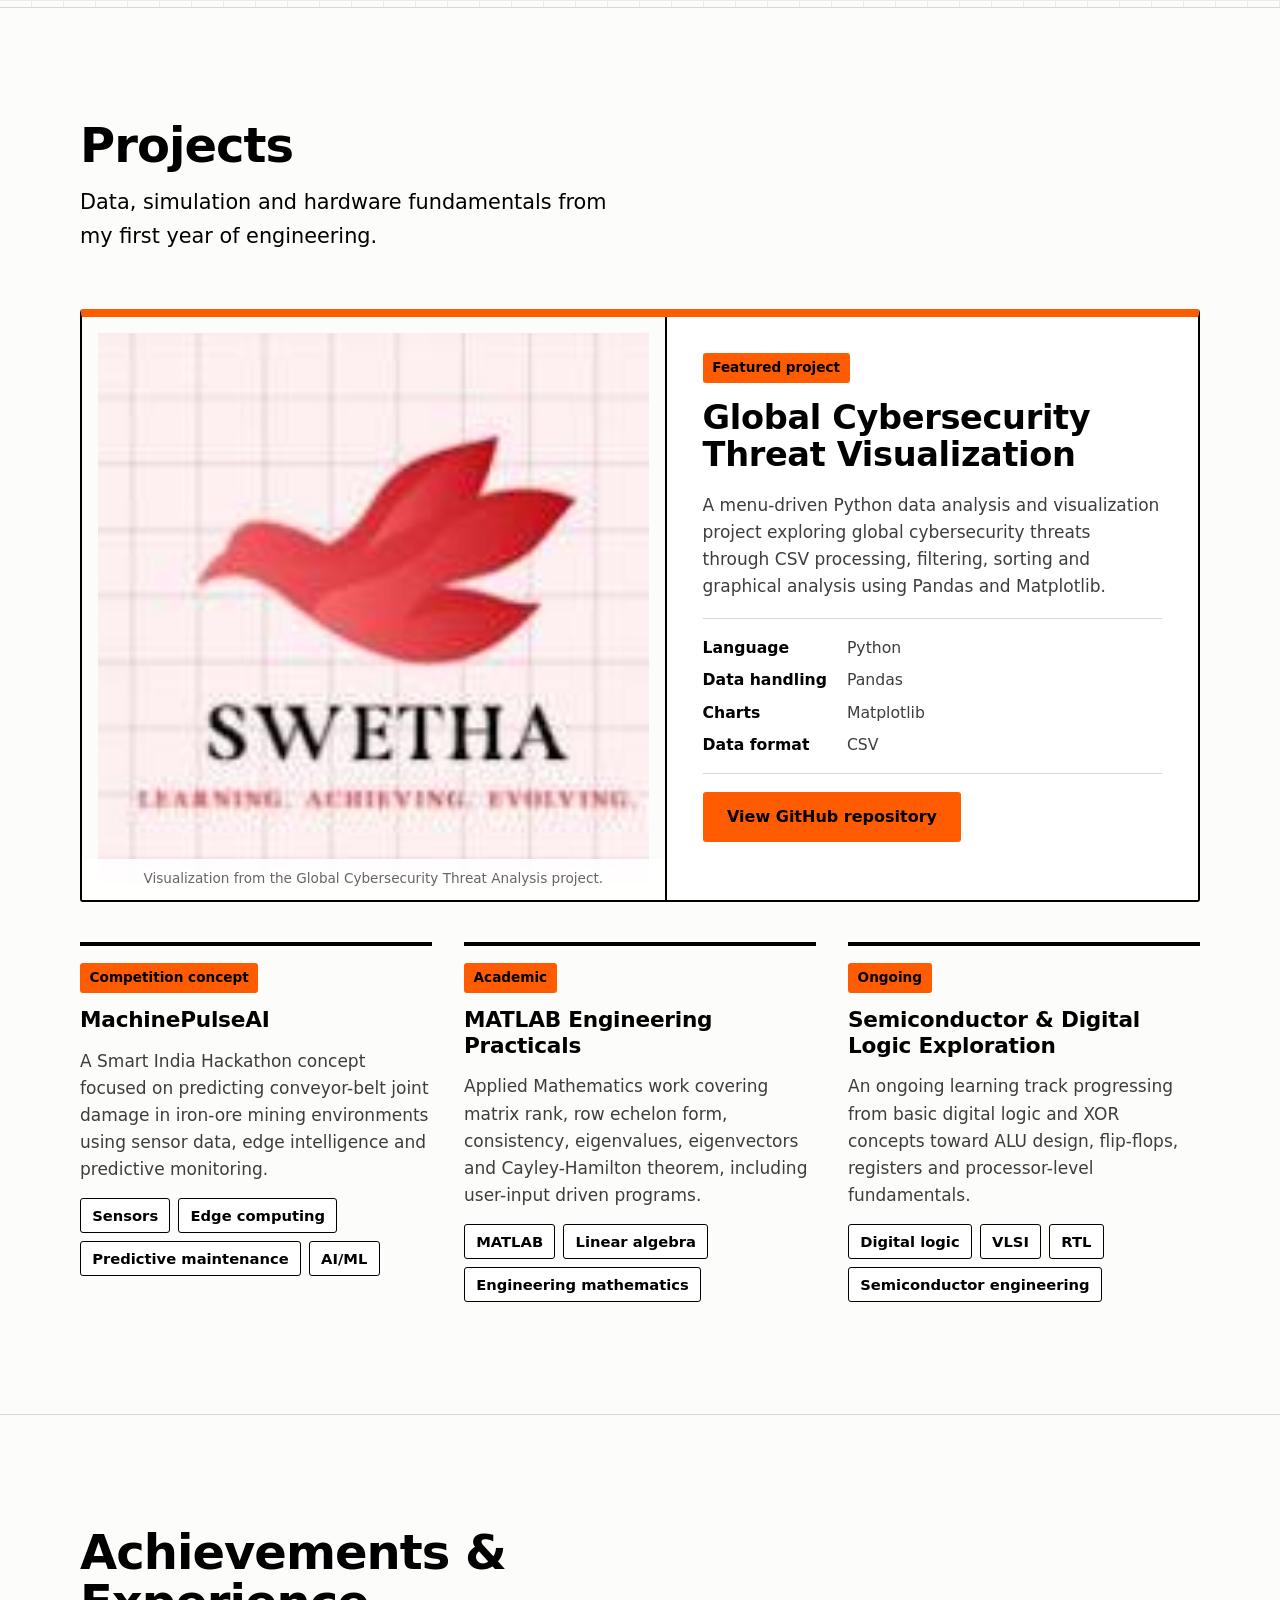
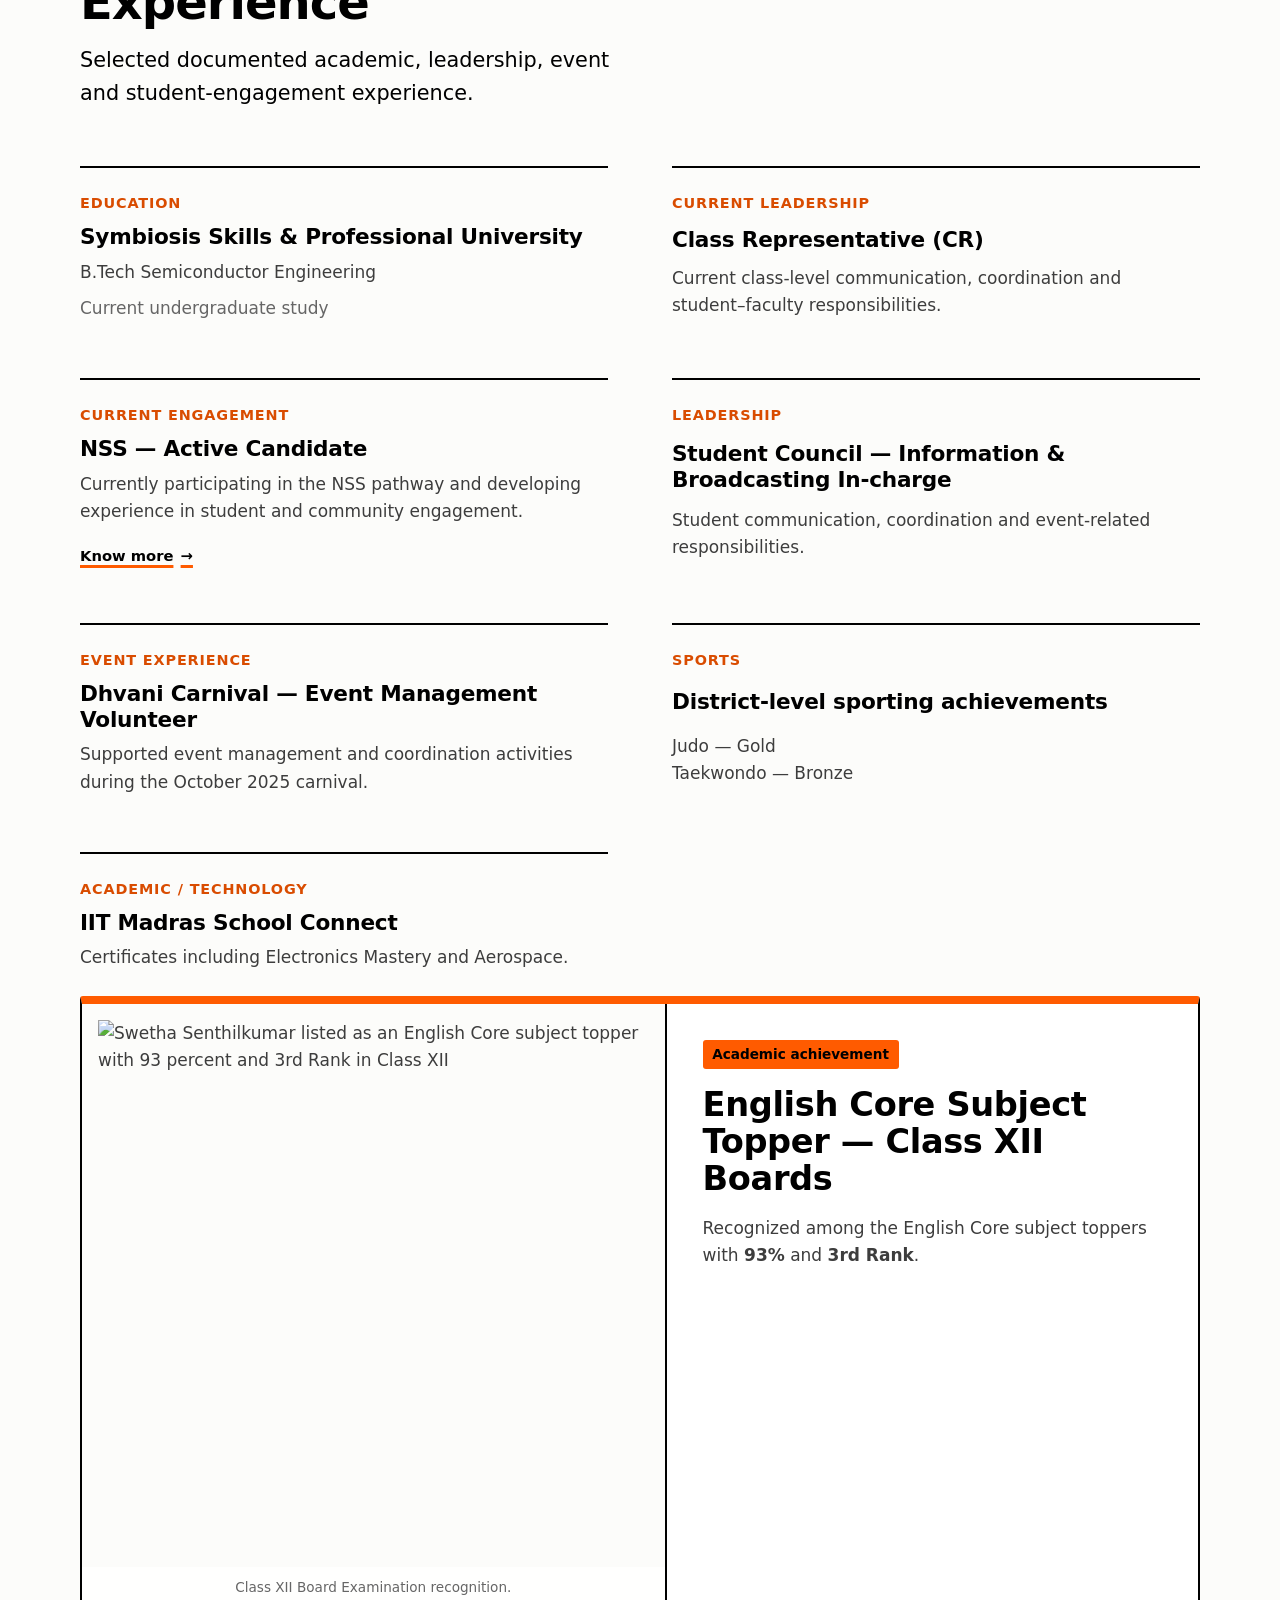
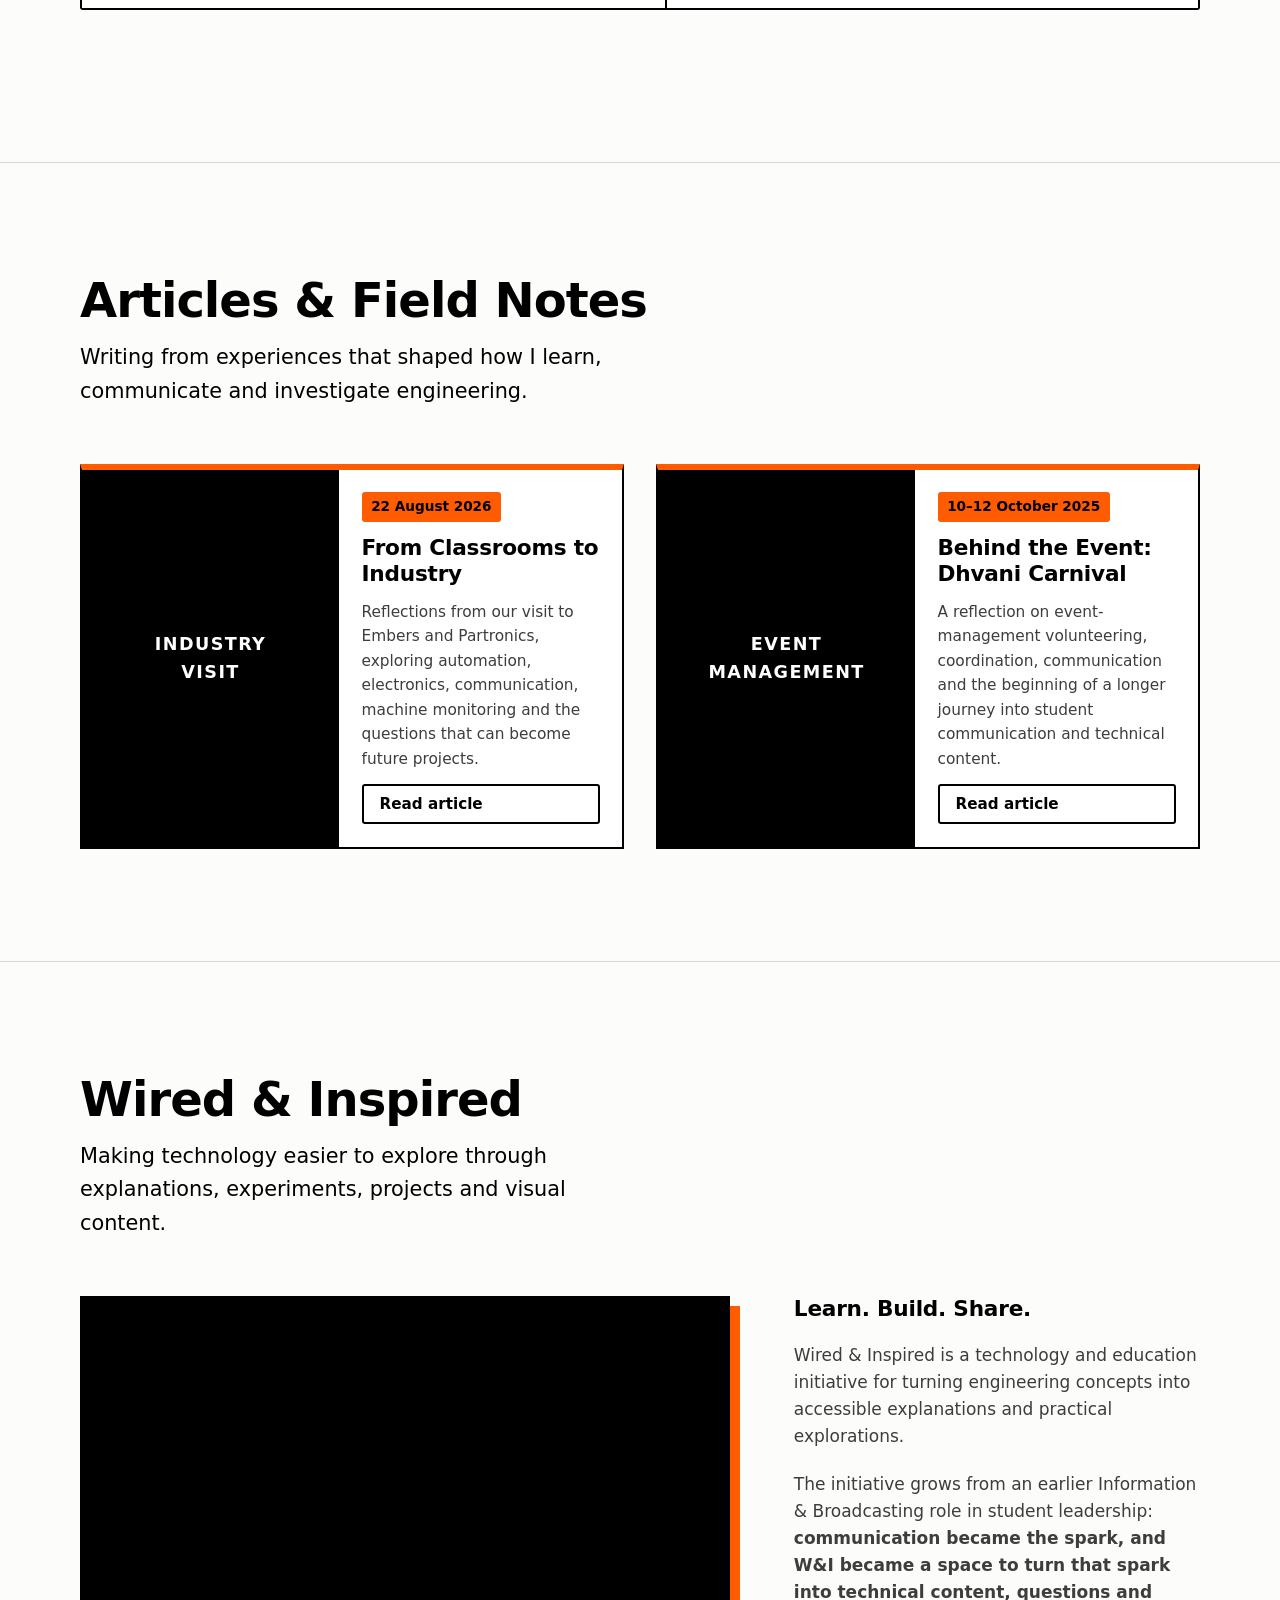
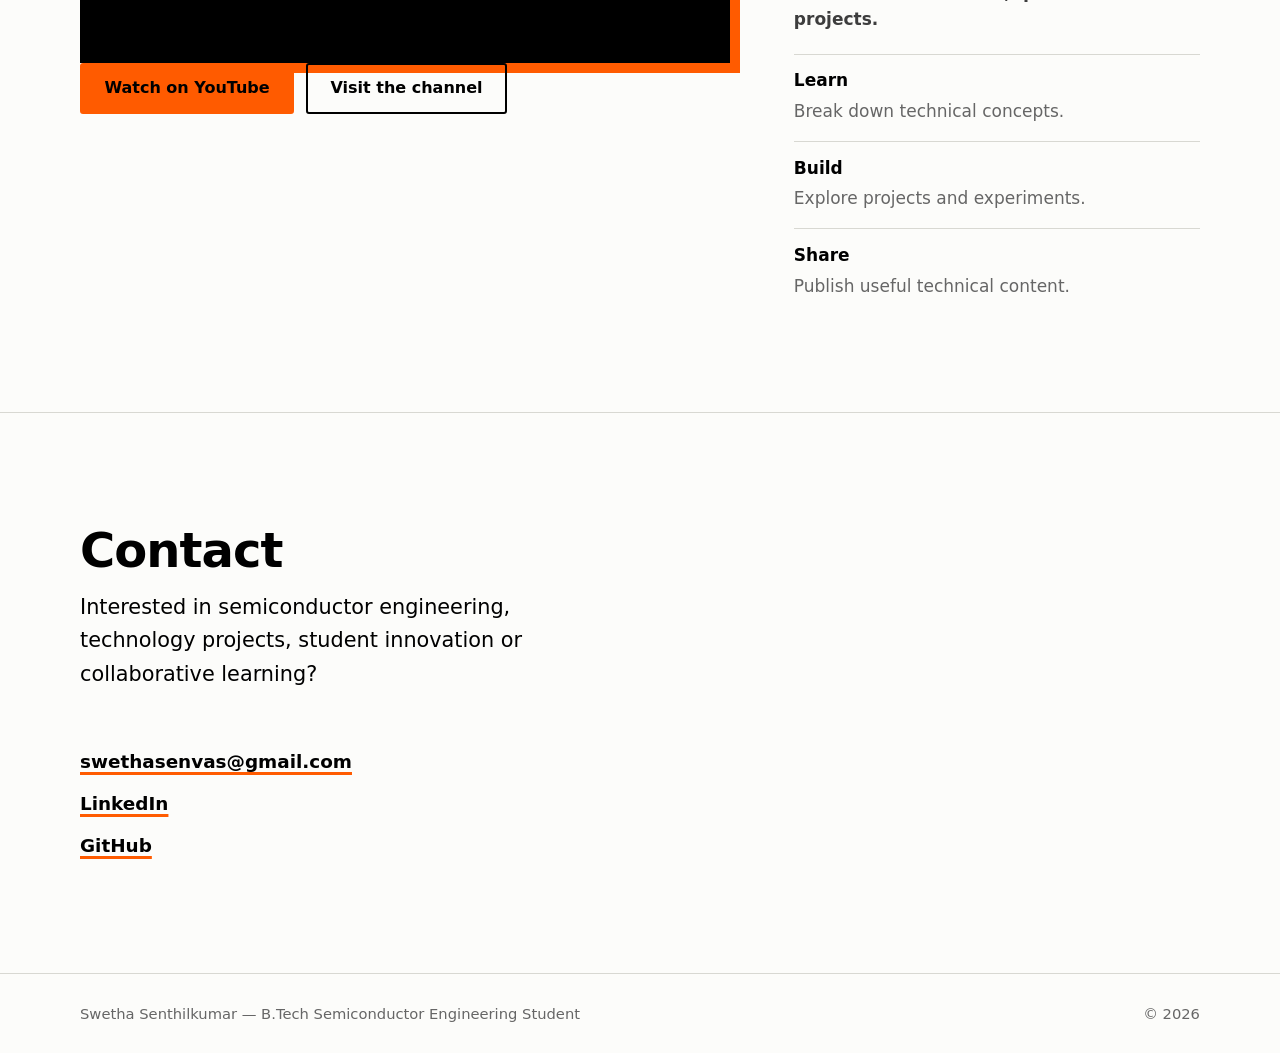
==== commit bdb941fb: "Fix portfolio and project image paths" ====
--- a/index.html
+++ b/index.html
@@ -1,11 +1 @@
-<!DOCTYPE html>
-<html lang="en"><head><meta charset="utf-8"><meta name="viewport" content="width=device-width, initial-scale=1"><title>Swetha Senthilkumar | Semiconductor Engineering Portfolio</title><meta name="description" content="Portfolio of Swetha Senthilkumar, a B.Tech Semiconductor Engineering student. Projects, experience, leadership and Wired & Inspired."><meta name="theme-color" content="#fcfcfa"><link rel="icon" type="image/svg+xml" href="assets/img/swetha-favicon.svg"><link rel="alternate icon" type="image/x-icon" href="assets/img/swetha-favicon.ico"><link rel="apple-touch-icon" sizes="180x180" href="assets/img/swetha-apple-touch-icon.png"><link rel="manifest" href="site.webmanifest"><link rel="canonical" href="https://swetha-mint.github.io/swetha-portfolio/"><meta property="og:type" content="website"><meta property="og:title" content="Swetha Senthilkumar | Semiconductor Engineering Portfolio"><meta property="og:description" content="Semiconductor engineering, projects, leadership, technical writing and Wired & Inspired."><meta property="og:url" content="https://swetha-mint.github.io/swetha-portfolio/"><meta property="og:image" content="https://swetha-mint.github.io/swetha-portfolio/assets/img/swetha-og.svg"><meta property="og:image:width" content="1200"><meta property="og:image:height" content="630"><meta property="og:image:alt" content="Swetha Senthilkumar brand mark and portfolio title"><meta name="twitter:card" content="summary_large_image"><meta name="twitter:title" content="Swetha Senthilkumar | Semiconductor Engineering Portfolio"><meta name="twitter:description" content="Semiconductor engineering, projects, leadership, technical writing and Wired & Inspired."><meta name="twitter:image" content="https://swetha-mint.github.io/swetha-portfolio/assets/img/swetha-og.svg"><meta name="twitter:image:alt" content="Swetha Senthilkumar brand mark and portfolio title"><link rel="preconnect" href="https://fonts.googleapis.com"><link rel="preconnect" href="https://fonts.gstatic.com" crossorigin><link href="https://fonts.googleapis.com/css2?family=Archivo:wght@400;500;600;700;800&display=swap" rel="stylesheet"><link rel="stylesheet" href="css/style.css"></head>
-<body><a class="skip" href="#main">Skip to content</a><header class="site-header"><div class="wrap bar"><a class="brand" href="#home"><span class="brand-mark" aria-hidden="true"></span>Swetha Senthilkumar</a><button class="nav-toggle" type="button" aria-expanded="false" aria-controls="site-nav" aria-label="Open menu"><span class="bars" aria-hidden="true"></span></button><nav class="nav" id="site-nav" aria-label="Main"><ul><li><a href="#home">Home</a></li><li><a href="#projects">Projects</a></li><li><a href="#experience">Experience</a></li><li><a href="#articles">Articles</a></li><li><a href="#wired-inspired">Wired &amp; Inspired</a></li><li><a href="#contact">Contact</a></li></ul></nav></div></header>
-<main id="main">
-<section class="section hero" id="home"><div class="wrap"><div class="hero-grid"><div><h1>Swetha Senthilkumar</h1><p class="hero-role">B.Tech Semiconductor Engineering Student | Tech Innovator | Student Leader</p><p class="lead">I explore semiconductor engineering, VLSI, embedded systems, hardware security and practical technology through projects, experiments, technical writing and student-led initiatives.</p><div class="btn-row"><a class="btn btn-primary" href="#projects">View projects</a><a class="btn" href="#wired-inspired">Wired &amp; Inspired</a></div></div><figure class="hero-photo"><img src="assets/img/c7f50f6b-b8f1-43d1-abe2-678759be1262.png" alt="Swetha Senthilkumar seated at a desk in a school uniform" width="800" height="1067"><figcaption>Building, learning and sharing — one step at a time.</figcaption></figure></div><div class="toolbelt"><div><h2>Working with</h2><ul class="tags"><li>Python</li><li>Pandas</li><li>Matplotlib</li><li>MATLAB</li><li>Digital logic</li><li>RTL</li></ul></div><div><h2>Interested in</h2><ul class="tags"><li>Semiconductors &amp; VLSI</li><li>Embedded systems</li><li>Sensors</li><li>Industrial automation</li><li>Robotics</li><li>Hardware security</li></ul></div></div></div></section>
-<section class="section" id="projects"><div class="wrap"><div class="section-head"><h2>Projects</h2><p class="lead">Data, simulation and hardware fundamentals from my first year of engineering.</p></div><article class="feature"><figure class="feature-media"><img src="assets/img/image.png" alt="Cybersecurity threat analysis visualization" width="1200" height="750"><figcaption>Visualization from the Global Cybersecurity Threat Analysis project.</figcaption></figure><div class="feature-body"><span class="badge">Featured project</span><h3>Global Cybersecurity Threat Visualization</h3><p>A menu-driven Python data analysis and visualization project exploring global cybersecurity threats through CSV processing, filtering, sorting and graphical analysis using Pandas and Matplotlib. Originally developed as a Grade XII Informatics Practices project and now being refined into a standalone open-source repository.</p><dl class="specs"><dt>Language</dt><dd>Python</dd><dt>Data handling</dt><dd>Pandas</dd><dt>Charts</dt><dd>Matplotlib</dd><dt>Data format</dt><dd>CSV</dd></dl><p class="project-note">Dataset coverage: 2015–2024, with fields for year, country, attack type, target industry, financial loss and affected users. The program supports filtering, sorting, summary statistics, trend analysis, graphical visualization and a simple next-year financial-loss prediction.</p><div class="btn-row"><a class="btn btn-primary" href="https://github.com/Swetha-mint/Cybersecurity-Threat-Analysis" target="_blank" rel="noopener">View GitHub repository</a></div></div></article><div class="project-list"><article class="project-card"><span class="badge">Competition concept</span><h3>MachinePulseAI</h3><p>A Smart India Hackathon concept focused on predicting conveyor-belt joint damage in iron-ore mining environments using sensor data, edge intelligence and predictive monitoring.</p><ul class="tags"><li>Sensors</li><li>Edge computing</li><li>Predictive maintenance</li><li>AI/ML</li></ul></article><article class="project-card"><span class="badge">Academic</span><h3>MATLAB Engineering Practicals</h3><p>Applied Mathematics work covering matrix rank, row echelon form, consistency, eigenvalues, eigenvectors and Cayley-Hamilton theorem, including user-input driven programs.</p><ul class="tags"><li>MATLAB</li><li>Linear algebra</li><li>Engineering mathematics</li></ul></article><article class="project-card"><span class="badge">Ongoing</span><h3>Semiconductor &amp; Digital Logic Exploration</h3><p>An ongoing learning track progressing from basic digital logic and XOR concepts toward ALU design, flip-flops, registers and processor-level fundamentals.</p><ul class="tags"><li>Digital logic</li><li>VLSI</li><li>RTL</li><li>Semiconductor engineering</li></ul></article></div></div></section>
-<section class="section" id="experience"><div class="wrap"><div class="section-head"><h2>Achievements &amp; Experience</h2><p class="lead">Selected documented academic, leadership, event and student-engagement experience.</p></div><div class="records"><article class="record"><span class="record-kicker">Education</span><h3>Symbiosis Skills &amp; Professional University</h3><p>B.Tech Semiconductor Engineering</p><p class="muted">Current undergraduate study</p></article><article class="record"><span class="record-kicker">Current leadership</span><h3>Class Representative (CR)</h3><p>Current class-level communication, coordination and student–faculty responsibilities.</p></article><article class="record"><span class="record-kicker">Current engagement</span><h3>NSS — Active Candidate</h3><p>Currently participating in the NSS pathway and developing experience in student and community engagement.</p></article><article class="record"><span class="record-kicker">Leadership</span><h3>Student Council — Information &amp; Broadcasting In-charge</h3><p>Student communication, coordination and event-related responsibilities.</p></article><article class="record"><span class="record-kicker">Event experience</span><h3>Dhvani Carnival — Event Management Volunteer</h3><p>Supported event management and coordination activities during the October 2025 carnival.</p></article><article class="record"><span class="record-kicker">Sports</span><h3>District-level sporting achievements</h3><p>Judo — Gold<br>Taekwondo — Bronze</p></article><article class="record"><span class="record-kicker">Academic / technology</span><h3>IIT Madras School Connect</h3><p>Certificates including Electronics Mastery and Aerospace.</p></article></div><article class="feature achievement-evidence"><figure class="feature-media"><img src="assets/img/english-core-topper-swetha.jpg" alt="Swetha Senthilkumar listed as an English Core subject topper with 93 percent and 3rd Rank in Class XII" width="250" height="260"><figcaption>Class XII Board Examination recognition.</figcaption></figure><div class="feature-body"><span class="badge">Academic achievement</span><h3>English Core Subject Topper — Class XII Boards</h3><p>Recognized among the English Core subject toppers with <strong>93%</strong> and <strong>3rd Rank</strong>.</p><p class="project-note">Evidence: school subject-topper display from the Class XII Board Examination.</p></div></article></div></section>
-<section class="section" id="articles"><div class="wrap"><div class="section-head"><h2>Articles &amp; Field Notes</h2><p class="lead">Writing from experiences that shaped how I learn, communicate and investigate engineering.</p></div><div class="article-grid"><article class="article-card"><div class="article-card-media">INDUSTRY<br>VISIT</div><div class="article-card-body"><span class="badge">22 August 2026</span><h3>From Classrooms to Industry</h3><p>Reflections from our visit to Embers and Partronics, exploring automation, electronics, communication, machine monitoring and the questions that can become future projects.</p><a class="btn btn-small" href="articles/industrial-visit-embers-partronics.html">Read article</a></div></article><article class="article-card"><div class="article-card-media">EVENT<br>MANAGEMENT</div><div class="article-card-body"><span class="badge">10–12 October 2025</span><h3>Behind the Event: Dhvani Carnival</h3><p>A reflection on event-management volunteering, coordination, communication and the beginning of a longer journey into student communication and technical content.</p><a class="btn btn-small" href="articles/dhvani-carnival-event-management.html">Read article</a></div></article></div></div></section>
-<section class="section" id="wired-inspired"><div class="wrap"><div class="section-head"><h2>Wired &amp; Inspired</h2><p class="lead">Making technology easier to explore through explanations, experiments, projects and visual content.</p></div><div class="wired-grid"><div><div class="video"><iframe src="https://www.youtube.com/embed/yLxyMcItvJA" title="Wired &amp; Inspired featured video" loading="lazy" allow="accelerometer; autoplay; clipboard-write; encrypted-media; gyroscope; picture-in-picture; web-share" allowfullscreen></iframe></div><div class="btn-row"><a class="btn btn-primary" href="https://www.youtube.com/watch?v=yLxyMcItvJA" target="_blank" rel="noopener">Watch on YouTube</a><a class="btn" href="https://www.youtube.com/@WiredAndInspired" target="_blank" rel="noopener">Visit the channel</a></div></div><div class="wired-copy"><h3>Learn. Build. Share.</h3><p>Wired &amp; Inspired is a technology and education initiative for turning engineering concepts into accessible explanations and practical explorations.</p><p>The initiative grows from an earlier Information &amp; Broadcasting role in student leadership: <strong>communication became the spark, and W&amp;I became a space to turn that spark into technical content, questions and projects.</strong></p><div class="mini-grid"><div><strong>Learn</strong><span>Break down technical concepts.</span></div><div><strong>Build</strong><span>Explore projects and experiments.</span></div><div><strong>Share</strong><span>Publish useful technical content.</span></div></div></div></div></div></section>
-<section class="section" id="contact"><div class="wrap"><div class="section-head"><h2>Contact</h2><p class="lead">Interested in semiconductor engineering, technology projects, student innovation or collaborative learning?</p></div><div class="contact-grid"><div class="contact-links"><a href="mailto:swethasenvas@gmail.com">swethasenvas@gmail.com</a><a href="https://www.linkedin.com/in/swetha-s-1b1986335/" target="_blank" rel="noopener">LinkedIn</a><a href="https://github.com/Swetha-mint" target="_blank" rel="noopener">GitHub</a></div><form id="contact-form"><label for="name">Name</label><input id="name" name="name" required><label for="message">Message</label><textarea id="message" name="message" required></textarea><button class="btn btn-primary" type="submit">Open email</button><p class="form-note">This form opens your email app; no form backend is required.</p></form></div></div></section>
-</main><footer class="site-footer"><div class="wrap"><span>Swetha Senthilkumar — B.Tech Semiconductor Engineering Student</span><span>© <span id="year"></span></span></div></footer><div class="toast" id="toast" role="status" aria-live="polite"></div><script src="js/main.js"></script></body></html>
+<!DOCTYPE html><html lang="en"><head><meta charset="utf-8"><meta name="viewport" content="width=device-width, initial-scale=1"><title>Swetha Senthilkumar | Semiconductor Engineering Portfolio</title><meta name="description" content="Portfolio of Swetha Senthilkumar, a B.Tech Semiconductor Engineering student. Projects, experience, leadership and Wired & Inspired."><link rel="stylesheet" href="css/style.css"></head><body><a class="skip" href="#main">Skip to content</a><header class="site-header"><div class="wrap bar"><a class="brand" href="#home"><span class="brand-mark" aria-hidden="true"></span>Swetha Senthilkumar</a><button class="nav-toggle" type="button" aria-expanded="false" aria-controls="site-nav" aria-label="Open menu"><span class="bars" aria-hidden="true"></span></button><nav class="nav" id="site-nav" aria-label="Main"><ul><li><a href="#home">Home</a></li><li><a href="#projects">Projects</a></li><li><a href="#experience">Experience</a></li><li><a href="#articles">Articles</a></li><li><a href="#wired-inspired">Wired &amp; Inspired</a></li><li><a href="#contact">Contact</a></li></ul></nav></div></header><main id="main"><section class="section hero" id="home"><div class="wrap"><div class="hero-grid"><div><h1>Swetha Senthilkumar</h1><p class="hero-role">B.Tech Semiconductor Engineering Student | Tech Innovator | Student Leader</p><p class="lead">I explore semiconductor engineering, VLSI, embedded systems, hardware security and practical technology through projects, experiments, technical writing and student-led initiatives.</p><div class="btn-row"><a class="btn btn-primary" href="#projects">View projects</a><a class="btn" href="#wired-inspired">Wired &amp; Inspired</a></div></div><figure class="hero-photo"><img src="assets/img/c7f50f6b-b8f1-43d1-abe2-678759be1262.png" alt="Swetha Senthilkumar profile photo" width="800" height="1067"><figcaption>Building, learning and sharing — one step at a time.</figcaption></figure></div><div class="toolbelt"><div><h2>Working with</h2><ul class="tags"><li>Python</li><li>Pandas</li><li>Matplotlib</li><li>MATLAB</li><li>Digital logic</li><li>RTL</li></ul></div><div><h2>Interested in</h2><ul class="tags"><li>Semiconductors &amp; VLSI</li><li>Embedded systems</li><li>Sensors</li><li>Industrial automation</li><li>Robotics</li><li>Hardware security</li></ul></div></div></div></section><section class="section" id="projects"><div class="wrap"><div class="section-head"><h2>Projects</h2><p class="lead">Data, simulation and hardware fundamentals from my first year of engineering.</p></div><article class="feature"><figure class="feature-media"><img src="assets/img/image.png" alt="Cybersecurity threat analysis visualization" width="1200" height="750"><figcaption>Visualization from the Global Cybersecurity Threat Analysis project.</figcaption></figure><div class="feature-body"><span class="badge">Featured project</span><h3>Global Cybersecurity Threat Visualization</h3><p>A menu-driven Python data analysis and visualization project exploring global cybersecurity threats through CSV processing, filtering, sorting and graphical analysis using Pandas and Matplotlib.</p><dl class="specs"><dt>Language</dt><dd>Python</dd><dt>Data handling</dt><dd>Pandas</dd><dt>Charts</dt><dd>Matplotlib</dd><dt>Data format</dt><dd>CSV</dd></dl><div class="btn-row"><a class="btn btn-primary" href="https://github.com/Swetha-mint/Cybersecurity-Threat-Analysis" target="_blank" rel="noopener">View GitHub repository</a></div></div></article><div class="project-list"><article class="project-card"><span class="badge">Competition concept</span><h3>MachinePulseAI</h3><p>A Smart India Hackathon concept focused on predicting conveyor-belt joint damage in iron-ore mining environments using sensor data, edge intelligence and predictive monitoring.</p><ul class="tags"><li>Sensors</li><li>Edge computing</li><li>Predictive maintenance</li><li>AI/ML</li></ul></article><article class="project-card"><span class="badge">Academic</span><h3>MATLAB Engineering Practicals</h3><p>Applied Mathematics work covering matrix rank, row echelon form, consistency, eigenvalues, eigenvectors and Cayley-Hamilton theorem, including user-input driven programs.</p><ul class="tags"><li>MATLAB</li><li>Linear algebra</li><li>Engineering mathematics</li></ul></article><article class="project-card"><span class="badge">Ongoing</span><h3>Semiconductor &amp; Digital Logic Exploration</h3><p>An ongoing learning track progressing from basic digital logic and XOR concepts toward ALU design, flip-flops, registers and processor-level fundamentals.</p><ul class="tags"><li>Digital logic</li><li>VLSI</li><li>RTL</li><li>Semiconductor engineering</li></ul></article></div></div></section><section class="section" id="experience"><div class="wrap"><div class="section-head"><h2>Achievements &amp; Experience</h2><p class="lead">Selected documented academic, leadership, event and student-engagement experience.</p></div><div class="records"><article class="record"><span class="record-kicker">Education</span><h3>Symbiosis Skills &amp; Professional University</h3><p>B.Tech Semiconductor Engineering</p><p class="muted">Current undergraduate study</p></article><article class="record"><span class="record-kicker">Current leadership</span><h3>Class Representative (CR)</h3><p>Current class-level communication, coordination and student–faculty responsibilities.</p></article><article class="record"><span class="record-kicker">Current engagement</span><h3>NSS — Active Candidate</h3><p>Currently participating in the NSS pathway and developing experience in student and community engagement.</p></article><article class="record"><span class="record-kicker">Leadership</span><h3>Student Council — Information &amp; Broadcasting In-charge</h3><p>Student communication, coordination and event-related responsibilities.</p></article><article class="record"><span class="record-kicker">Event experience</span><h3>Dhvani Carnival — Event Management Volunteer</h3><p>Supported event management and coordination activities during the October 2025 carnival.</p></article><article class="record"><span class="record-kicker">Sports</span><h3>District-level sporting achievements</h3><p>Judo — Gold<br>Taekwondo — Bronze</p></article><article class="record"><span class="record-kicker">Academic / technology</span><h3>IIT Madras School Connect</h3><p>Certificates including Electronics Mastery and Aerospace.</p></article></div><article class="feature achievement-evidence"><figure class="feature-media"><img src="assets/img/english-core-topper-swetha.jpg" alt="Swetha Senthilkumar listed as an English Core subject topper with 93 percent and 3rd Rank in Class XII" width="250" height="260"><figcaption>Class XII Board Examination recognition.</figcaption></figure><div class="feature-body"><span class="badge">Academic achievement</span><h3>English Core Subject Topper — Class XII Boards</h3><p>Recognized among the English Core subject toppers with <strong>93%</strong> and <strong>3rd Rank</strong>.</p></div></article></div></section><section class="section" id="articles"><div class="wrap"><div class="section-head"><h2>Articles &amp; Field Notes</h2><p class="lead">Writing from experiences that shaped how I learn, communicate and investigate engineering.</p></div><div class="article-grid"><article class="article-card"><div class="article-card-media">INDUSTRY<br>VISIT</div><div class="article-card-body"><span class="badge">22 August 2026</span><h3>From Classrooms to Industry</h3><p>Reflections from our visit to Embers and Partronics, exploring automation, electronics, communication, machine monitoring and the questions that can become future projects.</p><a class="btn btn-small" href="articles/industrial-visit-embers-partronics.html">Read article</a></div></article><article class="article-card"><div class="article-card-media">EVENT<br>MANAGEMENT</div><div class="article-card-body"><span class="badge">10–12 October 2025</span><h3>Behind the Event: Dhvani Carnival</h3><p>A reflection on event-management volunteering, coordination, communication and the beginning of a longer journey into student communication and technical content.</p><a class="btn btn-small" href="articles/dhvani-carnival-event-management.html">Read article</a></div></article></div></div></section><section class="section" id="wired-inspired"><div class="wrap"><div class="section-head"><h2>Wired &amp; Inspired</h2><p class="lead">Making technology easier to explore through explanations, experiments, projects and visual content.</p></div><div class="wired-grid"><div><div class="video"><iframe src="https://www.youtube.com/embed/yLxyMcItvJA" title="Wired &amp; Inspired featured video" loading="lazy" allow="accelerometer; autoplay; clipboard-write; encrypted-media; gyroscope; picture-in-picture; web-share" allowfullscreen></iframe></div><div class="btn-row"><a class="btn btn-primary" href="https://www.youtube.com/watch?v=yLxyMcItvJA" target="_blank" rel="noopener">Watch on YouTube</a><a class="btn" href="https://www.youtube.com/@WiredAndInspired" target="_blank" rel="noopener">Visit the channel</a></div></div><div class="wired-copy"><h3>Learn. Build. Share.</h3><p>Wired &amp; Inspired is a technology and education initiative for turning engineering concepts into accessible explanations and practical explorations.</p><p>The initiative grows from an earlier Information &amp; Broadcasting role in student leadership: <strong>communication became the spark, and W&amp;I became a space to turn that spark into technical content, questions and projects.</strong></p><div class="mini-grid"><div><strong>Learn</strong><span>Break down technical concepts.</span></div><div><strong>Build</strong><span>Explore projects and experiments.</span></div><div><strong>Share</strong><span>Publish useful technical content.</span></div></div></div></div></div></section><section class="section" id="contact"><div class="wrap"><div class="section-head"><h2>Contact</h2><p class="lead">Interested in semiconductor engineering, technology projects, student innovation or collaborative learning?</p></div><div class="contact-grid"><div class="contact-links"><a href="mailto:swethasenvas@gmail.com">swethasenvas@gmail.com</a><a href="https://www.linkedin.com/in/swetha-s-1b1986335/" target="_blank" rel="noopener">LinkedIn</a><a href="https://github.com/Swetha-mint" target="_blank" rel="noopener">GitHub</a></div></div></div></section></main><footer class="site-footer"><div class="wrap"><span>Swetha Senthilkumar — B.Tech Semiconductor Engineering Student</span><span>© <span id="year"></span></span></div></footer><div class="toast" id="toast" role="status" aria-live="polite"></div><script src="js/main.js"></script></body></html>
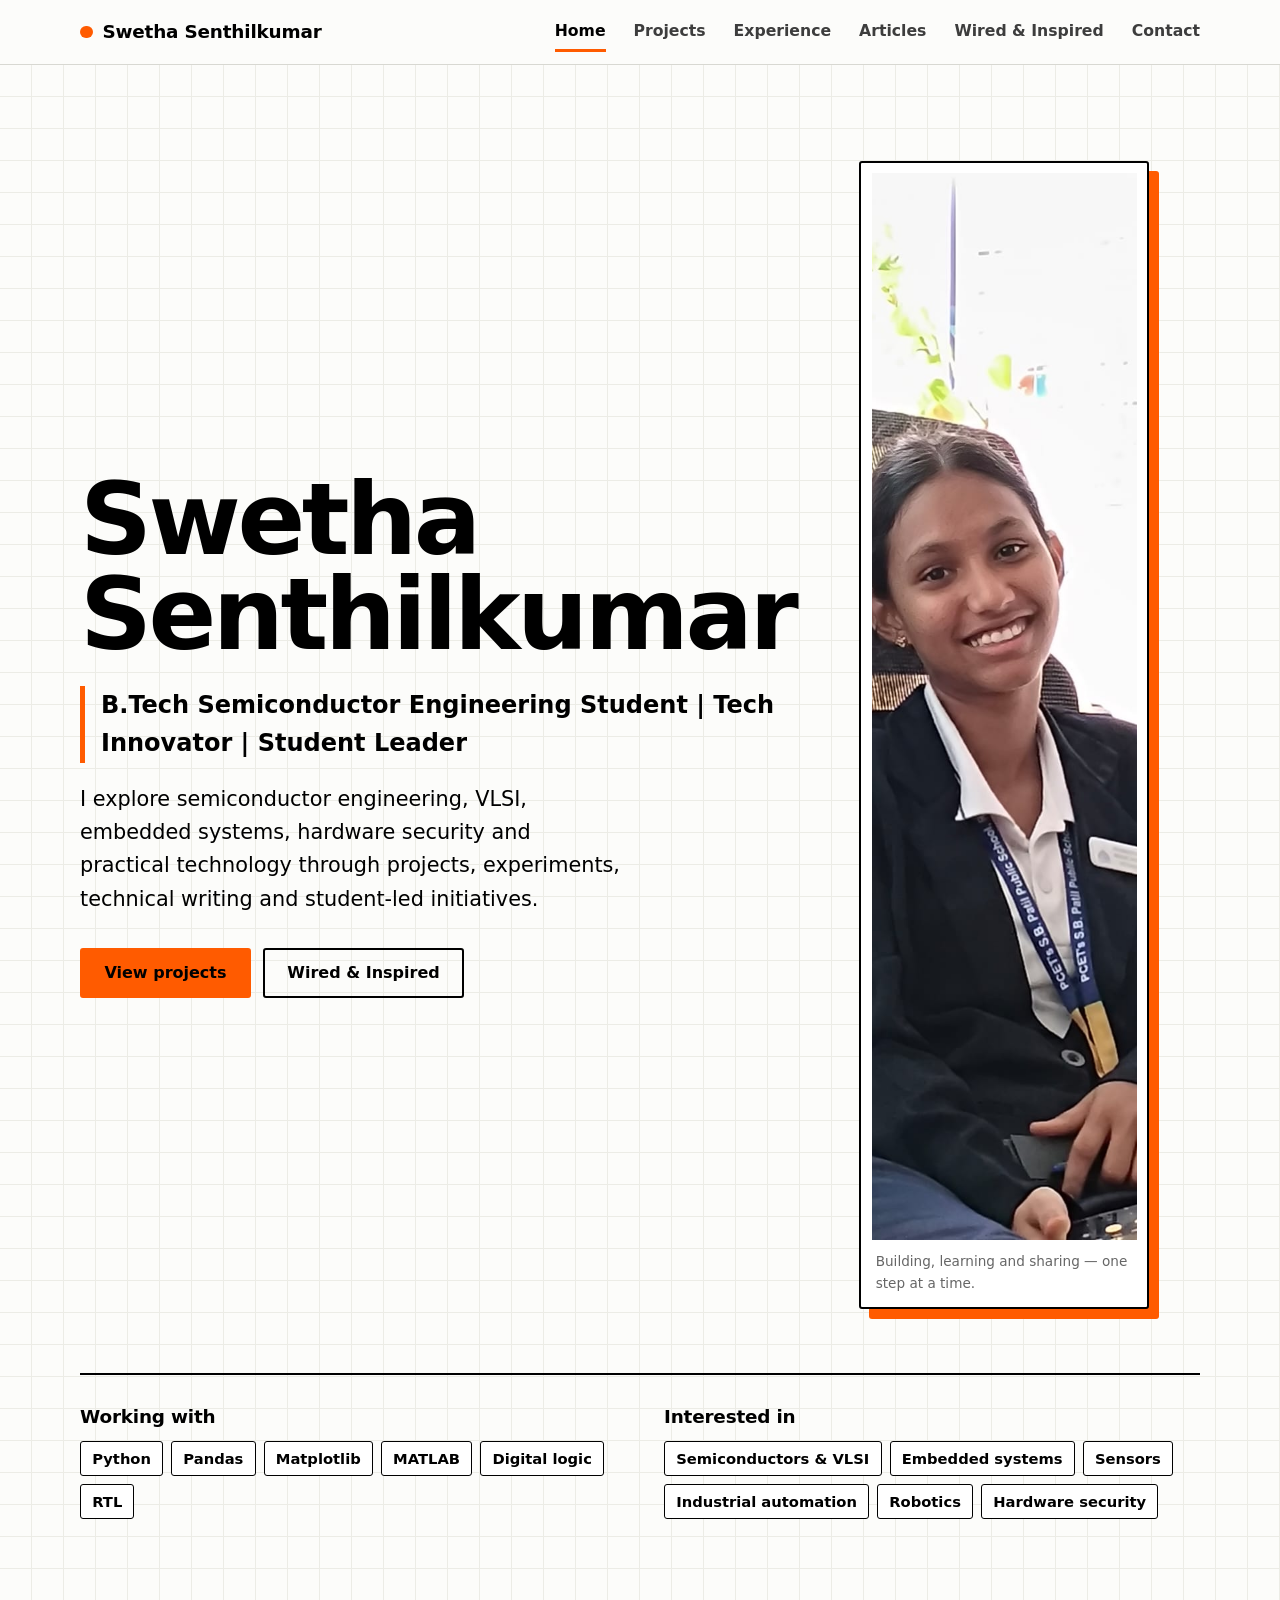
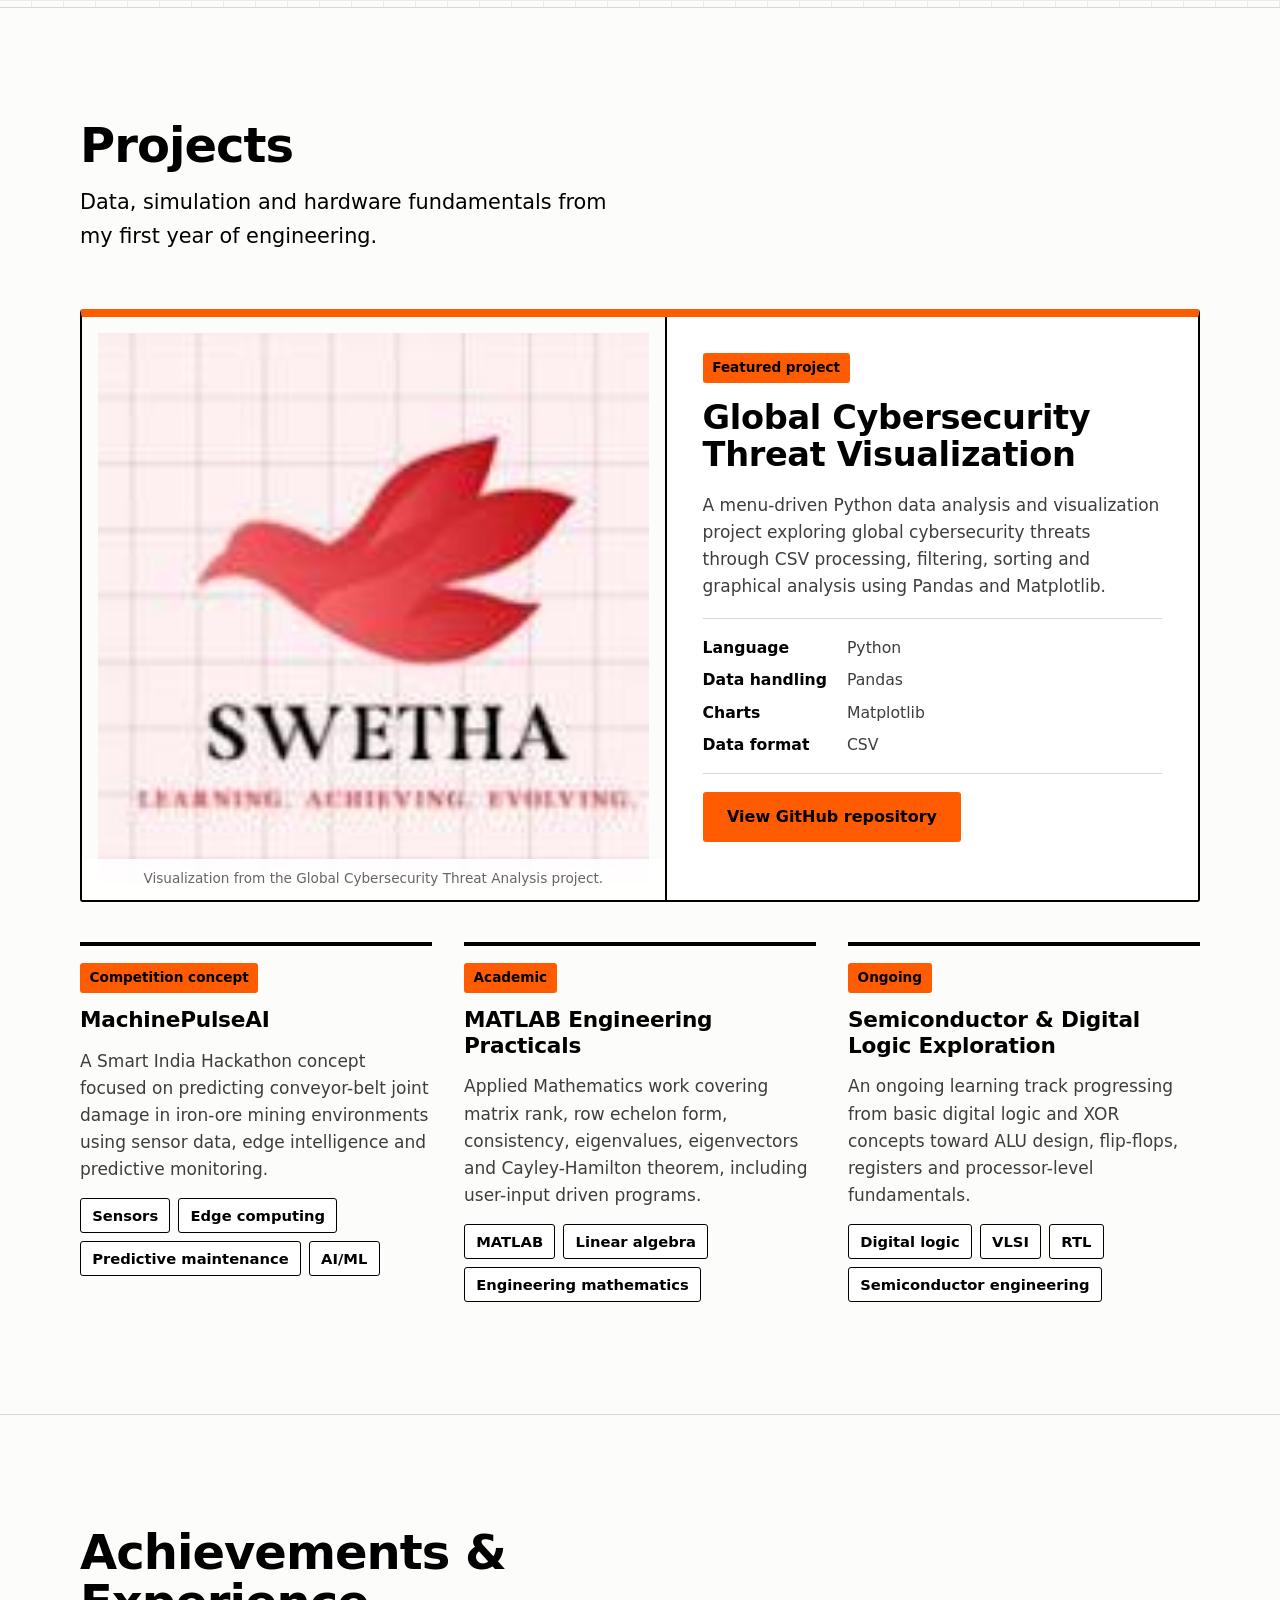
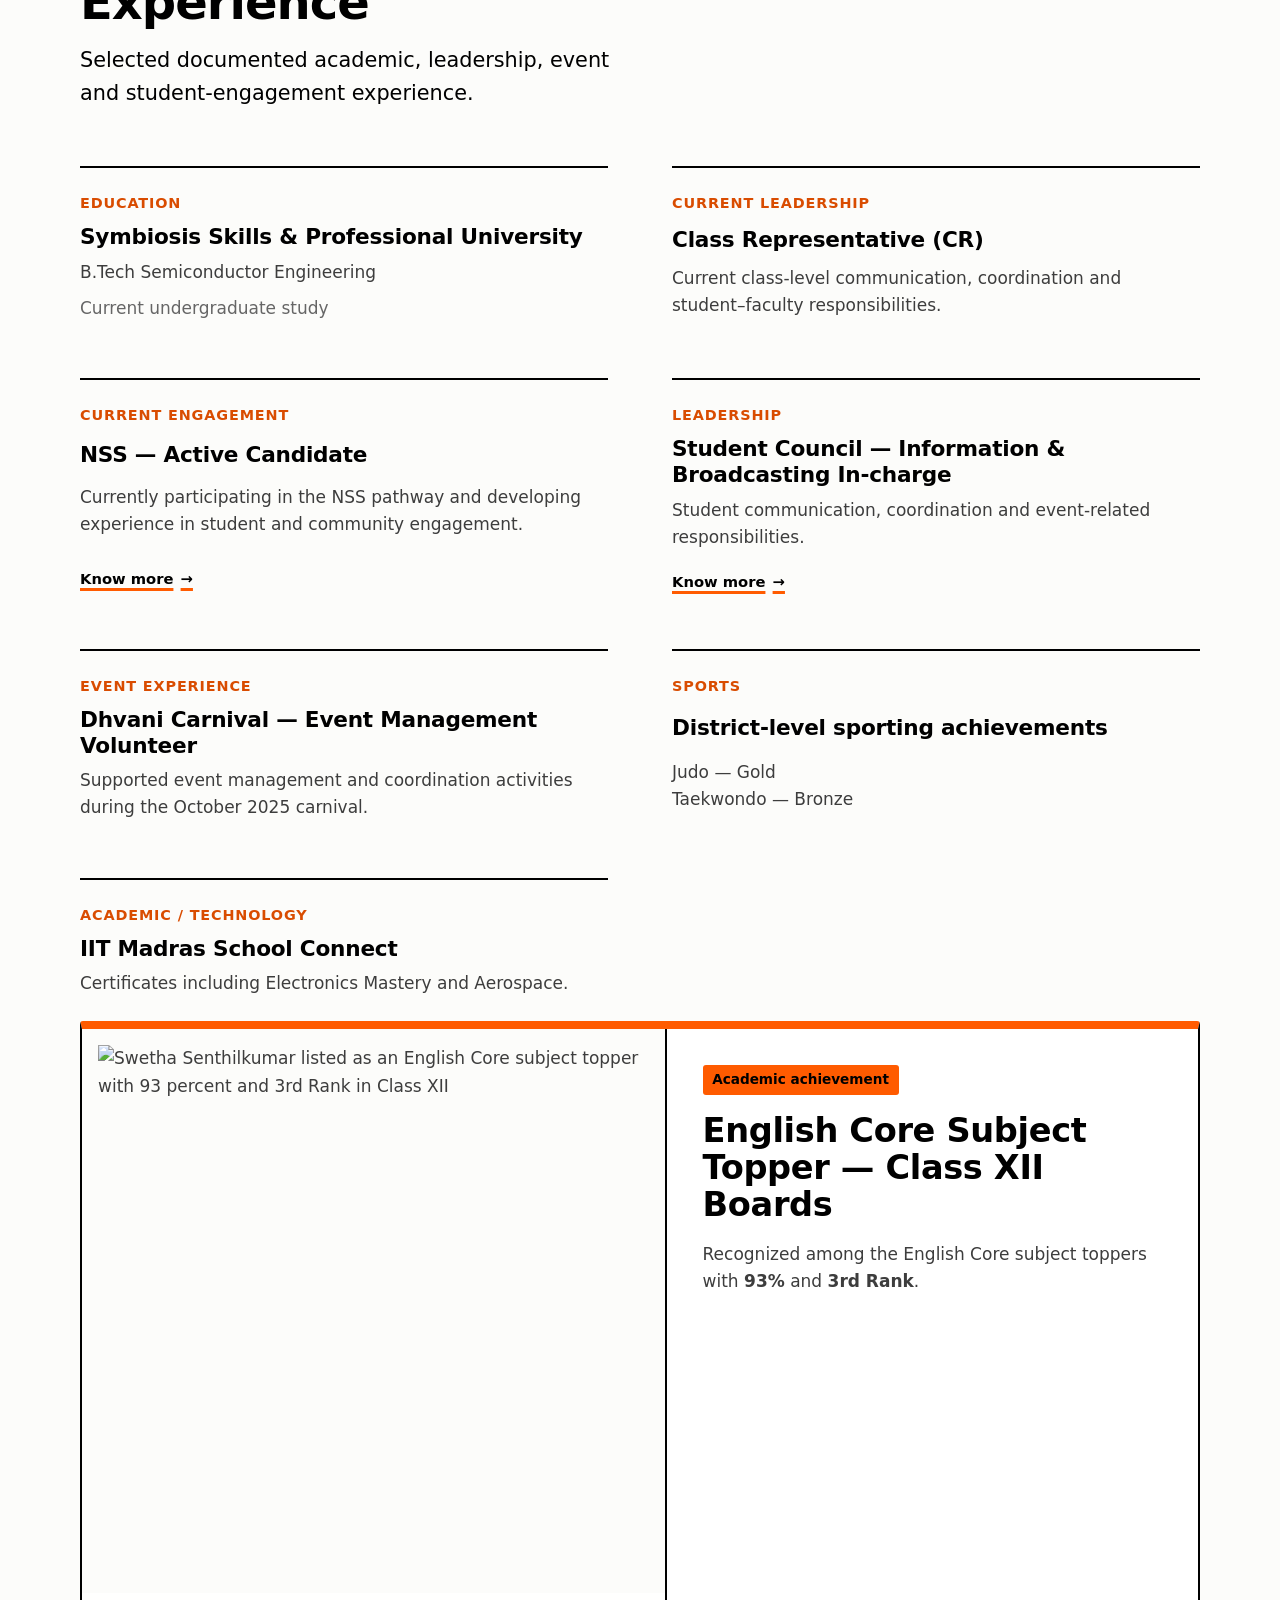
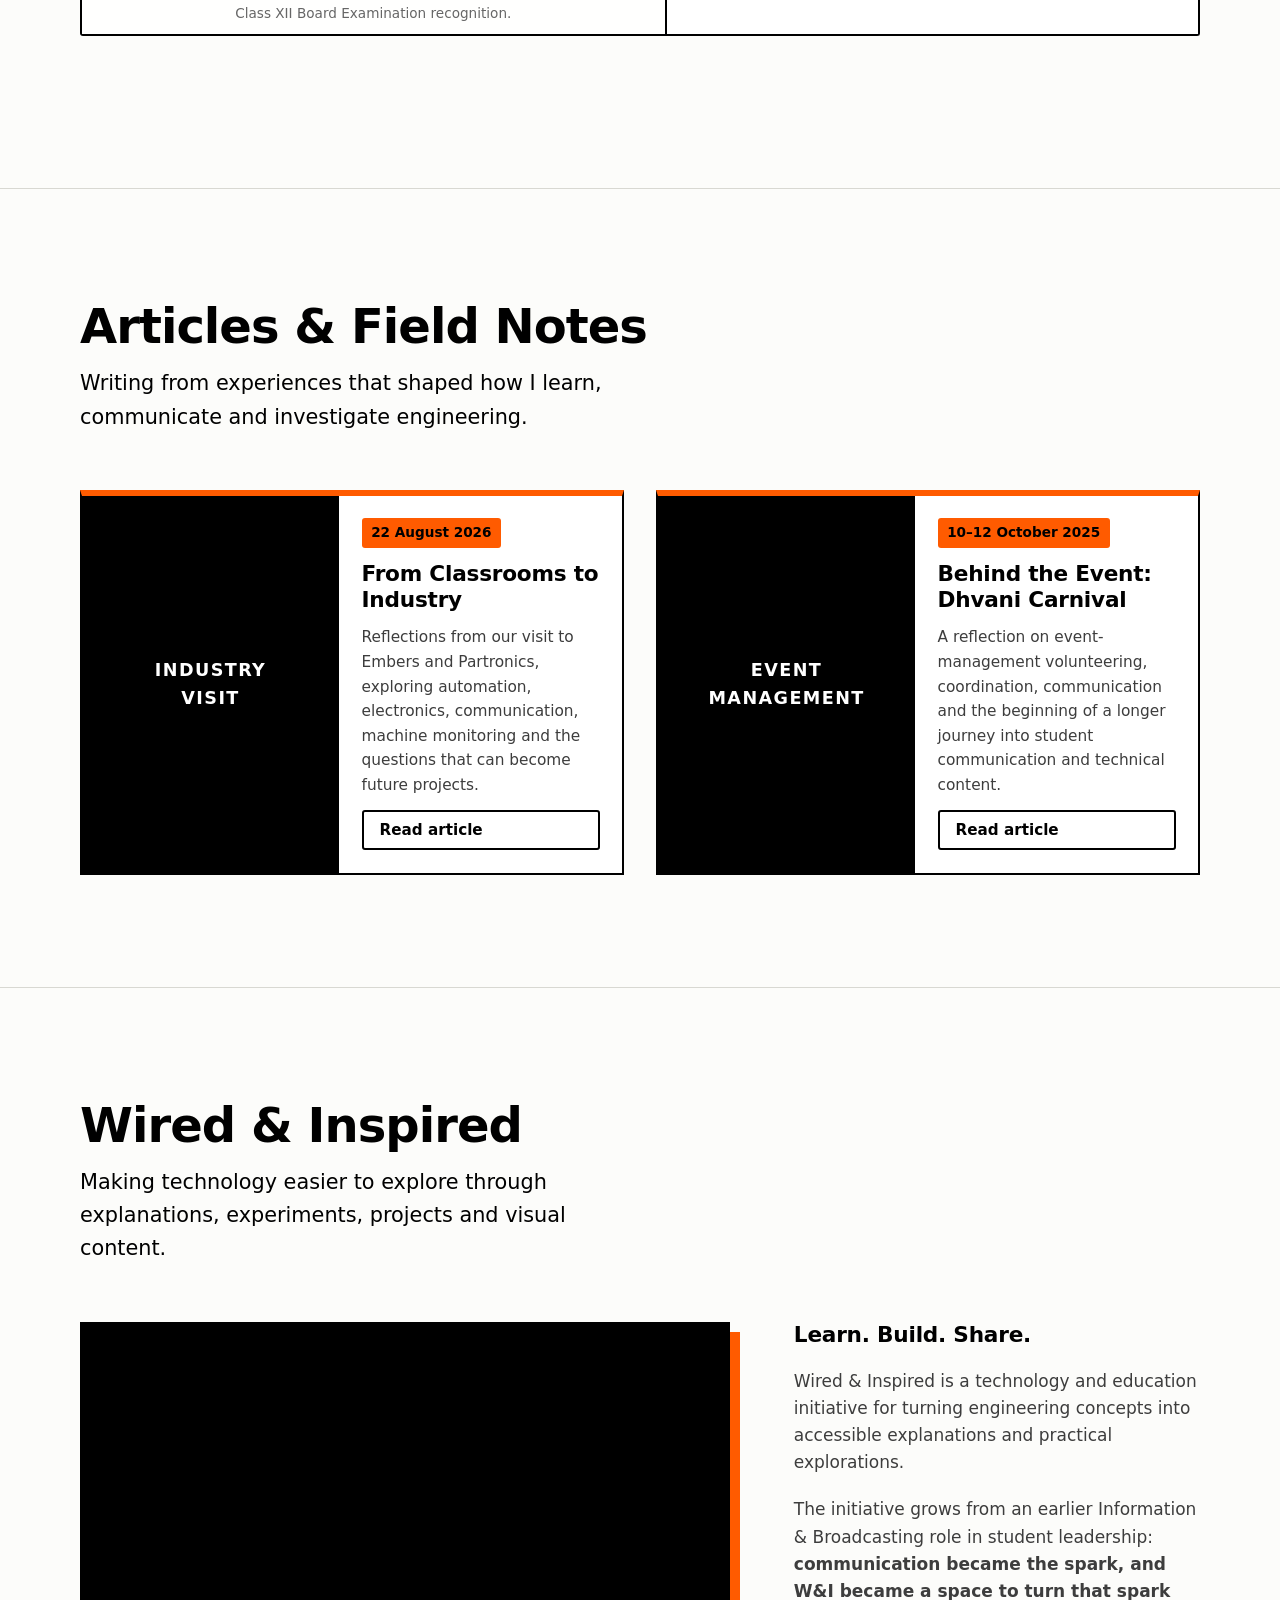
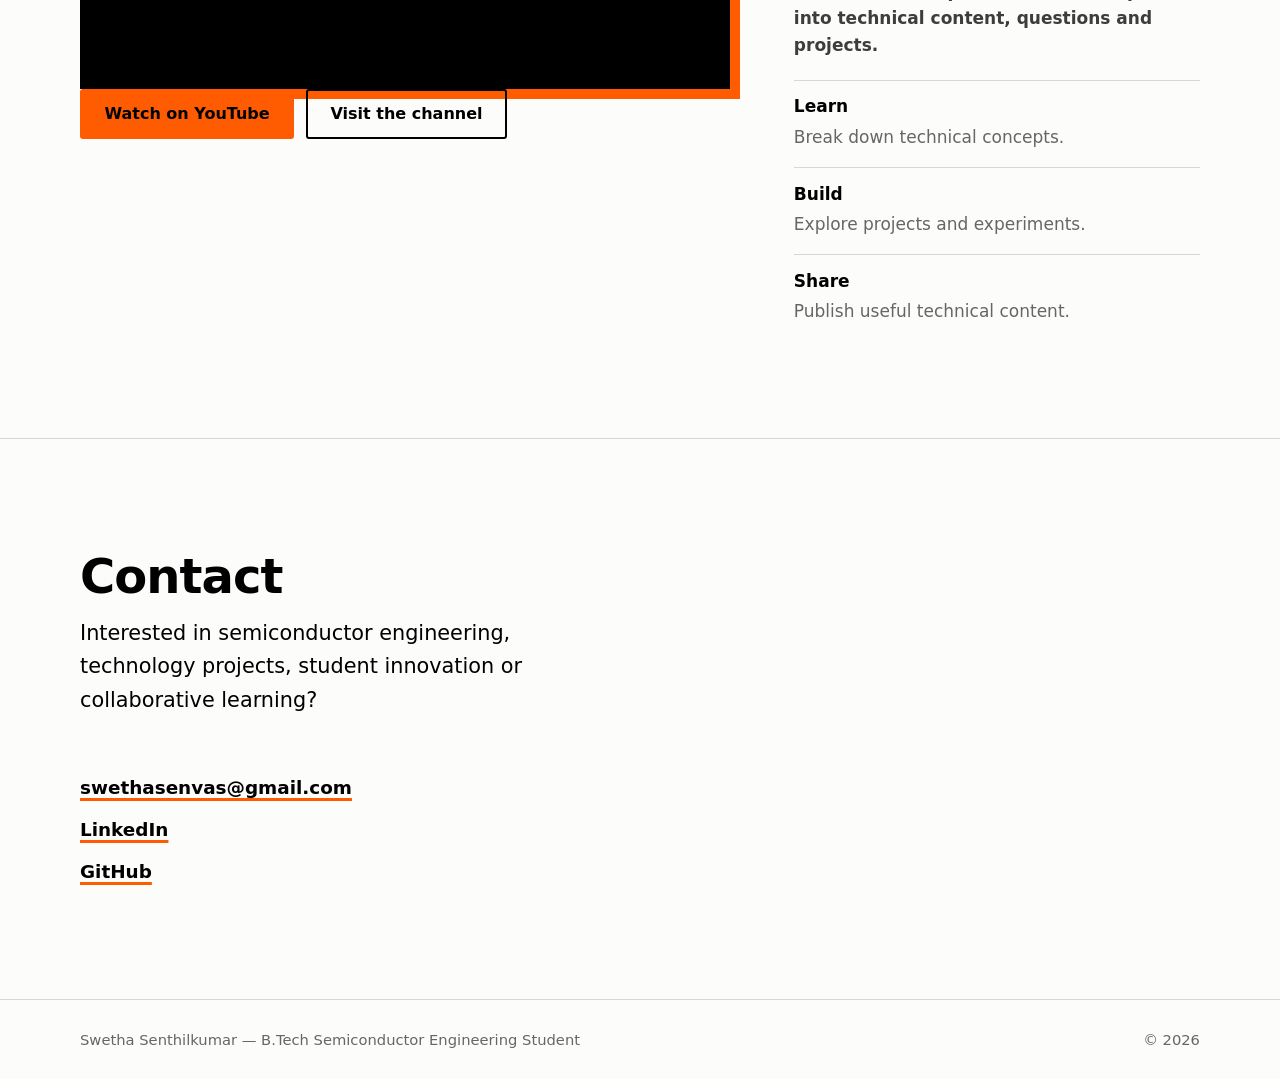
==== commit ec58e5ea: "Use hero_image_swe profile photo" ====
--- a/index.html
+++ b/index.html
@@ -1 +1 @@
-<!DOCTYPE html><html lang="en"><head><meta charset="utf-8"><meta name="viewport" content="width=device-width, initial-scale=1"><title>Swetha Senthilkumar | Semiconductor Engineering Portfolio</title><meta name="description" content="Portfolio of Swetha Senthilkumar, a B.Tech Semiconductor Engineering student. Projects, experience, leadership and Wired & Inspired."><link rel="stylesheet" href="css/style.css"></head><body><a class="skip" href="#main">Skip to content</a><header class="site-header"><div class="wrap bar"><a class="brand" href="#home"><span class="brand-mark" aria-hidden="true"></span>Swetha Senthilkumar</a><button class="nav-toggle" type="button" aria-expanded="false" aria-controls="site-nav" aria-label="Open menu"><span class="bars" aria-hidden="true"></span></button><nav class="nav" id="site-nav" aria-label="Main"><ul><li><a href="#home">Home</a></li><li><a href="#projects">Projects</a></li><li><a href="#experience">Experience</a></li><li><a href="#articles">Articles</a></li><li><a href="#wired-inspired">Wired &amp; Inspired</a></li><li><a href="#contact">Contact</a></li></ul></nav></div></header><main id="main"><section class="section hero" id="home"><div class="wrap"><div class="hero-grid"><div><h1>Swetha Senthilkumar</h1><p class="hero-role">B.Tech Semiconductor Engineering Student | Tech Innovator | Student Leader</p><p class="lead">I explore semiconductor engineering, VLSI, embedded systems, hardware security and practical technology through projects, experiments, technical writing and student-led initiatives.</p><div class="btn-row"><a class="btn btn-primary" href="#projects">View projects</a><a class="btn" href="#wired-inspired">Wired &amp; Inspired</a></div></div><figure class="hero-photo"><img src="assets/img/c7f50f6b-b8f1-43d1-abe2-678759be1262.png" alt="Swetha Senthilkumar profile photo" width="800" height="1067"><figcaption>Building, learning and sharing — one step at a time.</figcaption></figure></div><div class="toolbelt"><div><h2>Working with</h2><ul class="tags"><li>Python</li><li>Pandas</li><li>Matplotlib</li><li>MATLAB</li><li>Digital logic</li><li>RTL</li></ul></div><div><h2>Interested in</h2><ul class="tags"><li>Semiconductors &amp; VLSI</li><li>Embedded systems</li><li>Sensors</li><li>Industrial automation</li><li>Robotics</li><li>Hardware security</li></ul></div></div></div></section><section class="section" id="projects"><div class="wrap"><div class="section-head"><h2>Projects</h2><p class="lead">Data, simulation and hardware fundamentals from my first year of engineering.</p></div><article class="feature"><figure class="feature-media"><img src="assets/img/image.png" alt="Cybersecurity threat analysis visualization" width="1200" height="750"><figcaption>Visualization from the Global Cybersecurity Threat Analysis project.</figcaption></figure><div class="feature-body"><span class="badge">Featured project</span><h3>Global Cybersecurity Threat Visualization</h3><p>A menu-driven Python data analysis and visualization project exploring global cybersecurity threats through CSV processing, filtering, sorting and graphical analysis using Pandas and Matplotlib.</p><dl class="specs"><dt>Language</dt><dd>Python</dd><dt>Data handling</dt><dd>Pandas</dd><dt>Charts</dt><dd>Matplotlib</dd><dt>Data format</dt><dd>CSV</dd></dl><div class="btn-row"><a class="btn btn-primary" href="https://github.com/Swetha-mint/Cybersecurity-Threat-Analysis" target="_blank" rel="noopener">View GitHub repository</a></div></div></article><div class="project-list"><article class="project-card"><span class="badge">Competition concept</span><h3>MachinePulseAI</h3><p>A Smart India Hackathon concept focused on predicting conveyor-belt joint damage in iron-ore mining environments using sensor data, edge intelligence and predictive monitoring.</p><ul class="tags"><li>Sensors</li><li>Edge computing</li><li>Predictive maintenance</li><li>AI/ML</li></ul></article><article class="project-card"><span class="badge">Academic</span><h3>MATLAB Engineering Practicals</h3><p>Applied Mathematics work covering matrix rank, row echelon form, consistency, eigenvalues, eigenvectors and Cayley-Hamilton theorem, including user-input driven programs.</p><ul class="tags"><li>MATLAB</li><li>Linear algebra</li><li>Engineering mathematics</li></ul></article><article class="project-card"><span class="badge">Ongoing</span><h3>Semiconductor &amp; Digital Logic Exploration</h3><p>An ongoing learning track progressing from basic digital logic and XOR concepts toward ALU design, flip-flops, registers and processor-level fundamentals.</p><ul class="tags"><li>Digital logic</li><li>VLSI</li><li>RTL</li><li>Semiconductor engineering</li></ul></article></div></div></section><section class="section" id="experience"><div class="wrap"><div class="section-head"><h2>Achievements &amp; Experience</h2><p class="lead">Selected documented academic, leadership, event and student-engagement experience.</p></div><div class="records"><article class="record"><span class="record-kicker">Education</span><h3>Symbiosis Skills &amp; Professional University</h3><p>B.Tech Semiconductor Engineering</p><p class="muted">Current undergraduate study</p></article><article class="record"><span class="record-kicker">Current leadership</span><h3>Class Representative (CR)</h3><p>Current class-level communication, coordination and student–faculty responsibilities.</p></article><article class="record"><span class="record-kicker">Current engagement</span><h3>NSS — Active Candidate</h3><p>Currently participating in the NSS pathway and developing experience in student and community engagement.</p></article><article class="record"><span class="record-kicker">Leadership</span><h3>Student Council — Information &amp; Broadcasting In-charge</h3><p>Student communication, coordination and event-related responsibilities.</p></article><article class="record"><span class="record-kicker">Event experience</span><h3>Dhvani Carnival — Event Management Volunteer</h3><p>Supported event management and coordination activities during the October 2025 carnival.</p></article><article class="record"><span class="record-kicker">Sports</span><h3>District-level sporting achievements</h3><p>Judo — Gold<br>Taekwondo — Bronze</p></article><article class="record"><span class="record-kicker">Academic / technology</span><h3>IIT Madras School Connect</h3><p>Certificates including Electronics Mastery and Aerospace.</p></article></div><article class="feature achievement-evidence"><figure class="feature-media"><img src="assets/img/english-core-topper-swetha.jpg" alt="Swetha Senthilkumar listed as an English Core subject topper with 93 percent and 3rd Rank in Class XII" width="250" height="260"><figcaption>Class XII Board Examination recognition.</figcaption></figure><div class="feature-body"><span class="badge">Academic achievement</span><h3>English Core Subject Topper — Class XII Boards</h3><p>Recognized among the English Core subject toppers with <strong>93%</strong> and <strong>3rd Rank</strong>.</p></div></article></div></section><section class="section" id="articles"><div class="wrap"><div class="section-head"><h2>Articles &amp; Field Notes</h2><p class="lead">Writing from experiences that shaped how I learn, communicate and investigate engineering.</p></div><div class="article-grid"><article class="article-card"><div class="article-card-media">INDUSTRY<br>VISIT</div><div class="article-card-body"><span class="badge">22 August 2026</span><h3>From Classrooms to Industry</h3><p>Reflections from our visit to Embers and Partronics, exploring automation, electronics, communication, machine monitoring and the questions that can become future projects.</p><a class="btn btn-small" href="articles/industrial-visit-embers-partronics.html">Read article</a></div></article><article class="article-card"><div class="article-card-media">EVENT<br>MANAGEMENT</div><div class="article-card-body"><span class="badge">10–12 October 2025</span><h3>Behind the Event: Dhvani Carnival</h3><p>A reflection on event-management volunteering, coordination, communication and the beginning of a longer journey into student communication and technical content.</p><a class="btn btn-small" href="articles/dhvani-carnival-event-management.html">Read article</a></div></article></div></div></section><section class="section" id="wired-inspired"><div class="wrap"><div class="section-head"><h2>Wired &amp; Inspired</h2><p class="lead">Making technology easier to explore through explanations, experiments, projects and visual content.</p></div><div class="wired-grid"><div><div class="video"><iframe src="https://www.youtube.com/embed/yLxyMcItvJA" title="Wired &amp; Inspired featured video" loading="lazy" allow="accelerometer; autoplay; clipboard-write; encrypted-media; gyroscope; picture-in-picture; web-share" allowfullscreen></iframe></div><div class="btn-row"><a class="btn btn-primary" href="https://www.youtube.com/watch?v=yLxyMcItvJA" target="_blank" rel="noopener">Watch on YouTube</a><a class="btn" href="https://www.youtube.com/@WiredAndInspired" target="_blank" rel="noopener">Visit the channel</a></div></div><div class="wired-copy"><h3>Learn. Build. Share.</h3><p>Wired &amp; Inspired is a technology and education initiative for turning engineering concepts into accessible explanations and practical explorations.</p><p>The initiative grows from an earlier Information &amp; Broadcasting role in student leadership: <strong>communication became the spark, and W&amp;I became a space to turn that spark into technical content, questions and projects.</strong></p><div class="mini-grid"><div><strong>Learn</strong><span>Break down technical concepts.</span></div><div><strong>Build</strong><span>Explore projects and experiments.</span></div><div><strong>Share</strong><span>Publish useful technical content.</span></div></div></div></div></div></section><section class="section" id="contact"><div class="wrap"><div class="section-head"><h2>Contact</h2><p class="lead">Interested in semiconductor engineering, technology projects, student innovation or collaborative learning?</p></div><div class="contact-grid"><div class="contact-links"><a href="mailto:swethasenvas@gmail.com">swethasenvas@gmail.com</a><a href="https://www.linkedin.com/in/swetha-s-1b1986335/" target="_blank" rel="noopener">LinkedIn</a><a href="https://github.com/Swetha-mint" target="_blank" rel="noopener">GitHub</a></div></div></div></section></main><footer class="site-footer"><div class="wrap"><span>Swetha Senthilkumar — B.Tech Semiconductor Engineering Student</span><span>© <span id="year"></span></span></div></footer><div class="toast" id="toast" role="status" aria-live="polite"></div><script src="js/main.js"></script></body></html>+<!DOCTYPE html><html lang="en"><head><meta charset="utf-8"><meta name="viewport" content="width=device-width, initial-scale=1"><title>Swetha Senthilkumar | Semiconductor Engineering Portfolio</title><meta name="description" content="Portfolio of Swetha Senthilkumar, a B.Tech Semiconductor Engineering student. Projects, experience, leadership and Wired & Inspired."><link rel="stylesheet" href="css/style.css"></head><body><a class="skip" href="#main">Skip to content</a><header class="site-header"><div class="wrap bar"><a class="brand" href="#home"><span class="brand-mark" aria-hidden="true"></span>Swetha Senthilkumar</a><button class="nav-toggle" type="button" aria-expanded="false" aria-controls="site-nav" aria-label="Open menu"><span class="bars" aria-hidden="true"></span></button><nav class="nav" id="site-nav" aria-label="Main"><ul><li><a href="#home">Home</a></li><li><a href="#projects">Projects</a></li><li><a href="#experience">Experience</a></li><li><a href="#articles">Articles</a></li><li><a href="#wired-inspired">Wired &amp; Inspired</a></li><li><a href="#contact">Contact</a></li></ul></nav></div></header><main id="main"><section class="section hero" id="home"><div class="wrap"><div class="hero-grid"><div><h1>Swetha Senthilkumar</h1><p class="hero-role">B.Tech Semiconductor Engineering Student | Tech Innovator | Student Leader</p><p class="lead">I explore semiconductor engineering, VLSI, embedded systems, hardware security and practical technology through projects, experiments, technical writing and student-led initiatives.</p><div class="btn-row"><a class="btn btn-primary" href="#projects">View projects</a><a class="btn" href="#wired-inspired">Wired &amp; Inspired</a></div></div><figure class="hero-photo"><img src="assets/img/hero_image_swe.png" alt="Swetha Senthilkumar profile photo" width="800" height="1067"><figcaption>Building, learning and sharing — one step at a time.</figcaption></figure></div><div class="toolbelt"><div><h2>Working with</h2><ul class="tags"><li>Python</li><li>Pandas</li><li>Matplotlib</li><li>MATLAB</li><li>Digital logic</li><li>RTL</li></ul></div><div><h2>Interested in</h2><ul class="tags"><li>Semiconductors &amp; VLSI</li><li>Embedded systems</li><li>Sensors</li><li>Industrial automation</li><li>Robotics</li><li>Hardware security</li></ul></div></div></div></section><section class="section" id="projects"><div class="wrap"><div class="section-head"><h2>Projects</h2><p class="lead">Data, simulation and hardware fundamentals from my first year of engineering.</p></div><article class="feature"><figure class="feature-media"><img src="assets/img/image.png" alt="Cybersecurity threat analysis visualization" width="1200" height="750"><figcaption>Visualization from the Global Cybersecurity Threat Analysis project.</figcaption></figure><div class="feature-body"><span class="badge">Featured project</span><h3>Global Cybersecurity Threat Visualization</h3><p>A menu-driven Python data analysis and visualization project exploring global cybersecurity threats through CSV processing, filtering, sorting and graphical analysis using Pandas and Matplotlib.</p><dl class="specs"><dt>Language</dt><dd>Python</dd><dt>Data handling</dt><dd>Pandas</dd><dt>Charts</dt><dd>Matplotlib</dd><dt>Data format</dt><dd>CSV</dd></dl><div class="btn-row"><a class="btn btn-primary" href="https://github.com/Swetha-mint/Cybersecurity-Threat-Analysis" target="_blank" rel="noopener">View GitHub repository</a></div></div></article><div class="project-list"><article class="project-card"><span class="badge">Competition concept</span><h3>MachinePulseAI</h3><p>A Smart India Hackathon concept focused on predicting conveyor-belt joint damage in iron-ore mining environments using sensor data, edge intelligence and predictive monitoring.</p><ul class="tags"><li>Sensors</li><li>Edge computing</li><li>Predictive maintenance</li><li>AI/ML</li></ul></article><article class="project-card"><span class="badge">Academic</span><h3>MATLAB Engineering Practicals</h3><p>Applied Mathematics work covering matrix rank, row echelon form, consistency, eigenvalues, eigenvectors and Cayley-Hamilton theorem, including user-input driven programs.</p><ul class="tags"><li>MATLAB</li><li>Linear algebra</li><li>Engineering mathematics</li></ul></article><article class="project-card"><span class="badge">Ongoing</span><h3>Semiconductor &amp; Digital Logic Exploration</h3><p>An ongoing learning track progressing from basic digital logic and XOR concepts toward ALU design, flip-flops, registers and processor-level fundamentals.</p><ul class="tags"><li>Digital logic</li><li>VLSI</li><li>RTL</li><li>Semiconductor engineering</li></ul></article></div></div></section><section class="section" id="experience"><div class="wrap"><div class="section-head"><h2>Achievements &amp; Experience</h2><p class="lead">Selected documented academic, leadership, event and student-engagement experience.</p></div><div class="records"><article class="record"><span class="record-kicker">Education</span><h3>Symbiosis Skills &amp; Professional University</h3><p>B.Tech Semiconductor Engineering</p><p class="muted">Current undergraduate study</p></article><article class="record"><span class="record-kicker">Current leadership</span><h3>Class Representative (CR)</h3><p>Current class-level communication, coordination and student–faculty responsibilities.</p></article><article class="record"><span class="record-kicker">Current engagement</span><h3>NSS — Active Candidate</h3><p>Currently participating in the NSS pathway and developing experience in student and community engagement.</p></article><article class="record"><span class="record-kicker">Leadership</span><h3>Student Council — Information &amp; Broadcasting In-charge</h3><p>Student communication, coordination and event-related responsibilities.</p></article><article class="record"><span class="record-kicker">Event experience</span><h3>Dhvani Carnival — Event Management Volunteer</h3><p>Supported event management and coordination activities during the October 2025 carnival.</p></article><article class="record"><span class="record-kicker">Sports</span><h3>District-level sporting achievements</h3><p>Judo — Gold<br>Taekwondo — Bronze</p></article><article class="record"><span class="record-kicker">Academic / technology</span><h3>IIT Madras School Connect</h3><p>Certificates including Electronics Mastery and Aerospace.</p></article></div><article class="feature achievement-evidence"><figure class="feature-media"><img src="assets/img/english-core-topper-swetha.jpg" alt="Swetha Senthilkumar listed as an English Core subject topper with 93 percent and 3rd Rank in Class XII" width="250" height="260"><figcaption>Class XII Board Examination recognition.</figcaption></figure><div class="feature-body"><span class="badge">Academic achievement</span><h3>English Core Subject Topper — Class XII Boards</h3><p>Recognized among the English Core subject toppers with <strong>93%</strong> and <strong>3rd Rank</strong>.</p></div></article></div></section><section class="section" id="articles"><div class="wrap"><div class="section-head"><h2>Articles &amp; Field Notes</h2><p class="lead">Writing from experiences that shaped how I learn, communicate and investigate engineering.</p></div><div class="article-grid"><article class="article-card"><div class="article-card-media">INDUSTRY<br>VISIT</div><div class="article-card-body"><span class="badge">22 August 2026</span><h3>From Classrooms to Industry</h3><p>Reflections from our visit to Embers and Partronics, exploring automation, electronics, communication, machine monitoring and the questions that can become future projects.</p><a class="btn btn-small" href="articles/industrial-visit-embers-partronics.html">Read article</a></div></article><article class="article-card"><div class="article-card-media">EVENT<br>MANAGEMENT</div><div class="article-card-body"><span class="badge">10–12 October 2025</span><h3>Behind the Event: Dhvani Carnival</h3><p>A reflection on event-management volunteering, coordination, communication and the beginning of a longer journey into student communication and technical content.</p><a class="btn btn-small" href="articles/dhvani-carnival-event-management.html">Read article</a></div></article></div></div></section><section class="section" id="wired-inspired"><div class="wrap"><div class="section-head"><h2>Wired &amp; Inspired</h2><p class="lead">Making technology easier to explore through explanations, experiments, projects and visual content.</p></div><div class="wired-grid"><div><div class="video"><iframe src="https://www.youtube.com/embed/yLxyMcItvJA" title="Wired &amp; Inspired featured video" loading="lazy" allow="accelerometer; autoplay; clipboard-write; encrypted-media; gyroscope; picture-in-picture; web-share" allowfullscreen></iframe></div><div class="btn-row"><a class="btn btn-primary" href="https://www.youtube.com/watch?v=yLxyMcItvJA" target="_blank" rel="noopener">Watch on YouTube</a><a class="btn" href="https://www.youtube.com/@WiredAndInspired" target="_blank" rel="noopener">Visit the channel</a></div></div><div class="wired-copy"><h3>Learn. Build. Share.</h3><p>Wired &amp; Inspired is a technology and education initiative for turning engineering concepts into accessible explanations and practical explorations.</p><p>The initiative grows from an earlier Information &amp; Broadcasting role in student leadership: <strong>communication became the spark, and W&amp;I became a space to turn that spark into technical content, questions and projects.</strong></p><div class="mini-grid"><div><strong>Learn</strong><span>Break down technical concepts.</span></div><div><strong>Build</strong><span>Explore projects and experiments.</span></div><div><strong>Share</strong><span>Publish useful technical content.</span></div></div></div></div></div></section><section class="section" id="contact"><div class="wrap"><div class="section-head"><h2>Contact</h2><p class="lead">Interested in semiconductor engineering, technology projects, student innovation or collaborative learning?</p></div><div class="contact-grid"><div class="contact-links"><a href="mailto:swethasenvas@gmail.com">swethasenvas@gmail.com</a><a href="https://www.linkedin.com/in/swetha-s-1b1986335/" target="_blank" rel="noopener">LinkedIn</a><a href="https://github.com/Swetha-mint" target="_blank" rel="noopener">GitHub</a></div></div></div></section></main><footer class="site-footer"><div class="wrap"><span>Swetha Senthilkumar — B.Tech Semiconductor Engineering Student</span><span>© <span id="year"></span></span></div></footer><div class="toast" id="toast" role="status" aria-live="polite"></div><script src="js/main.js"></script></body></html>
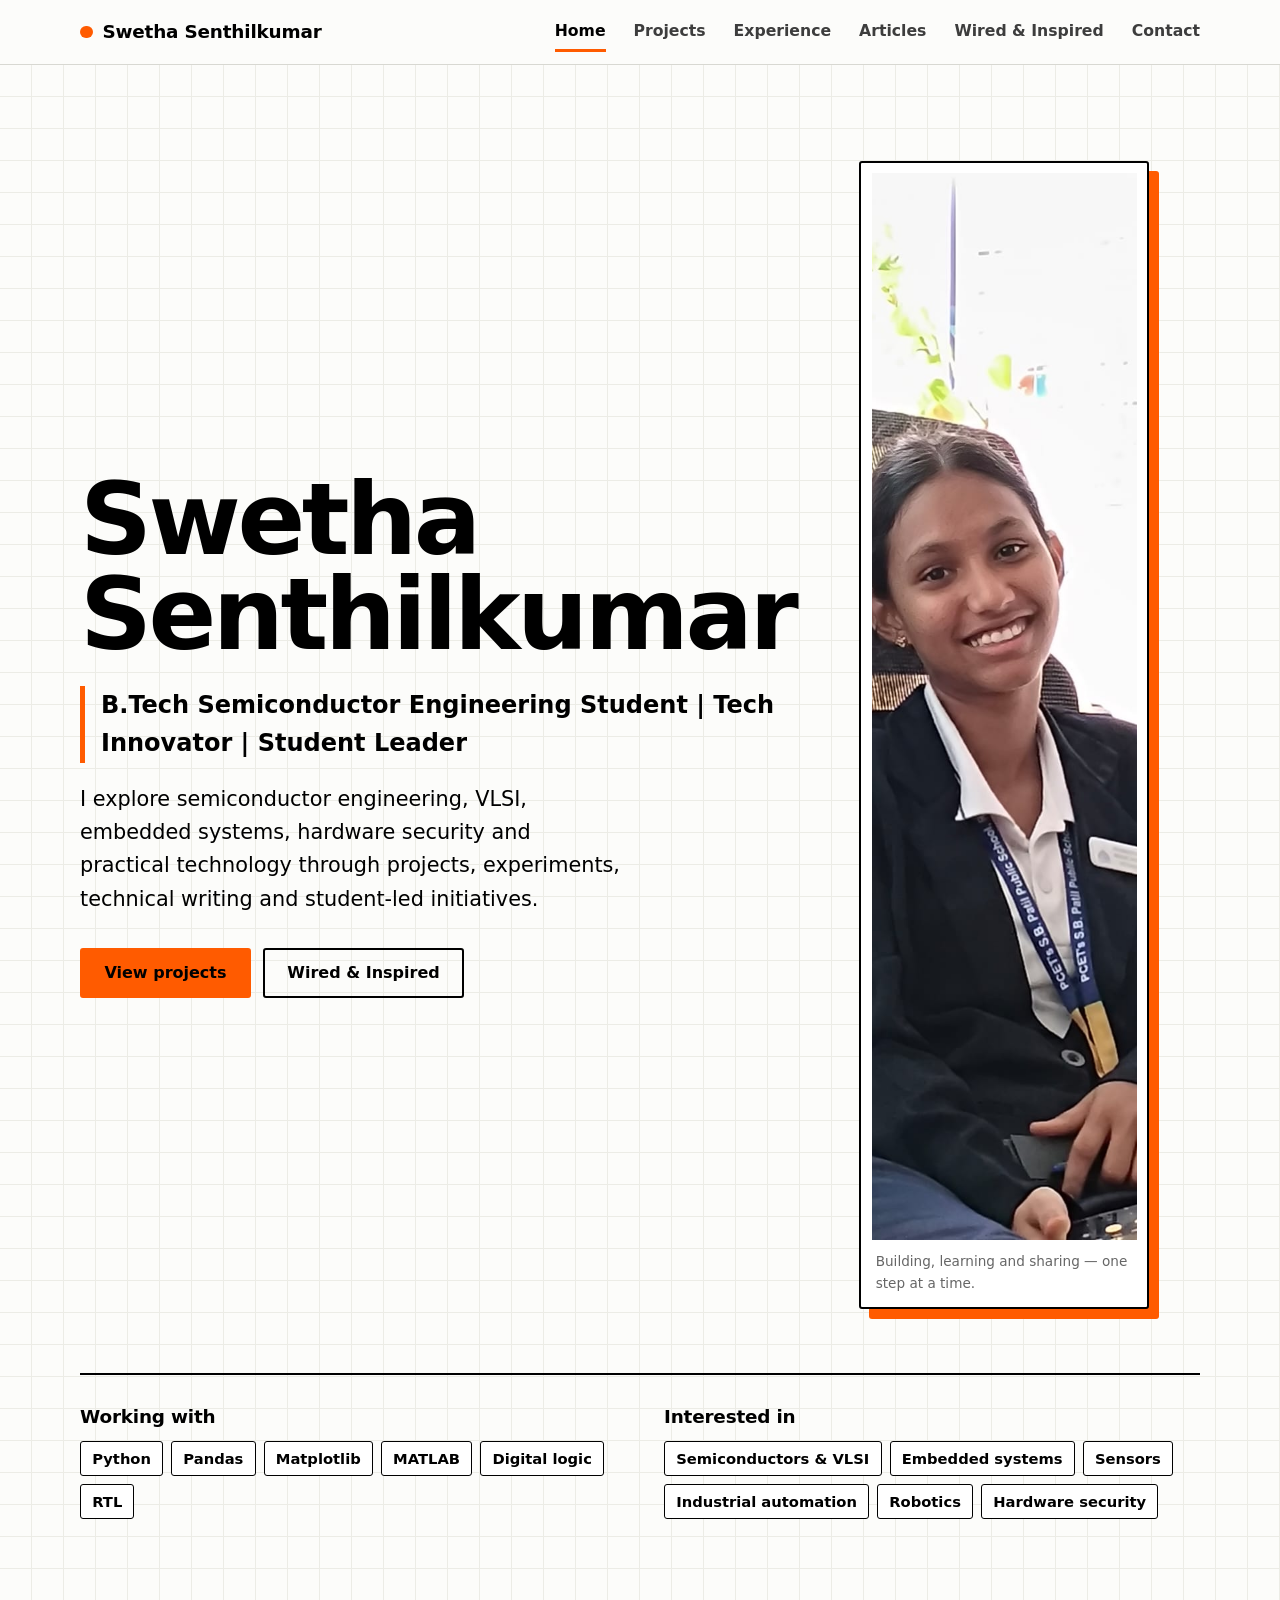
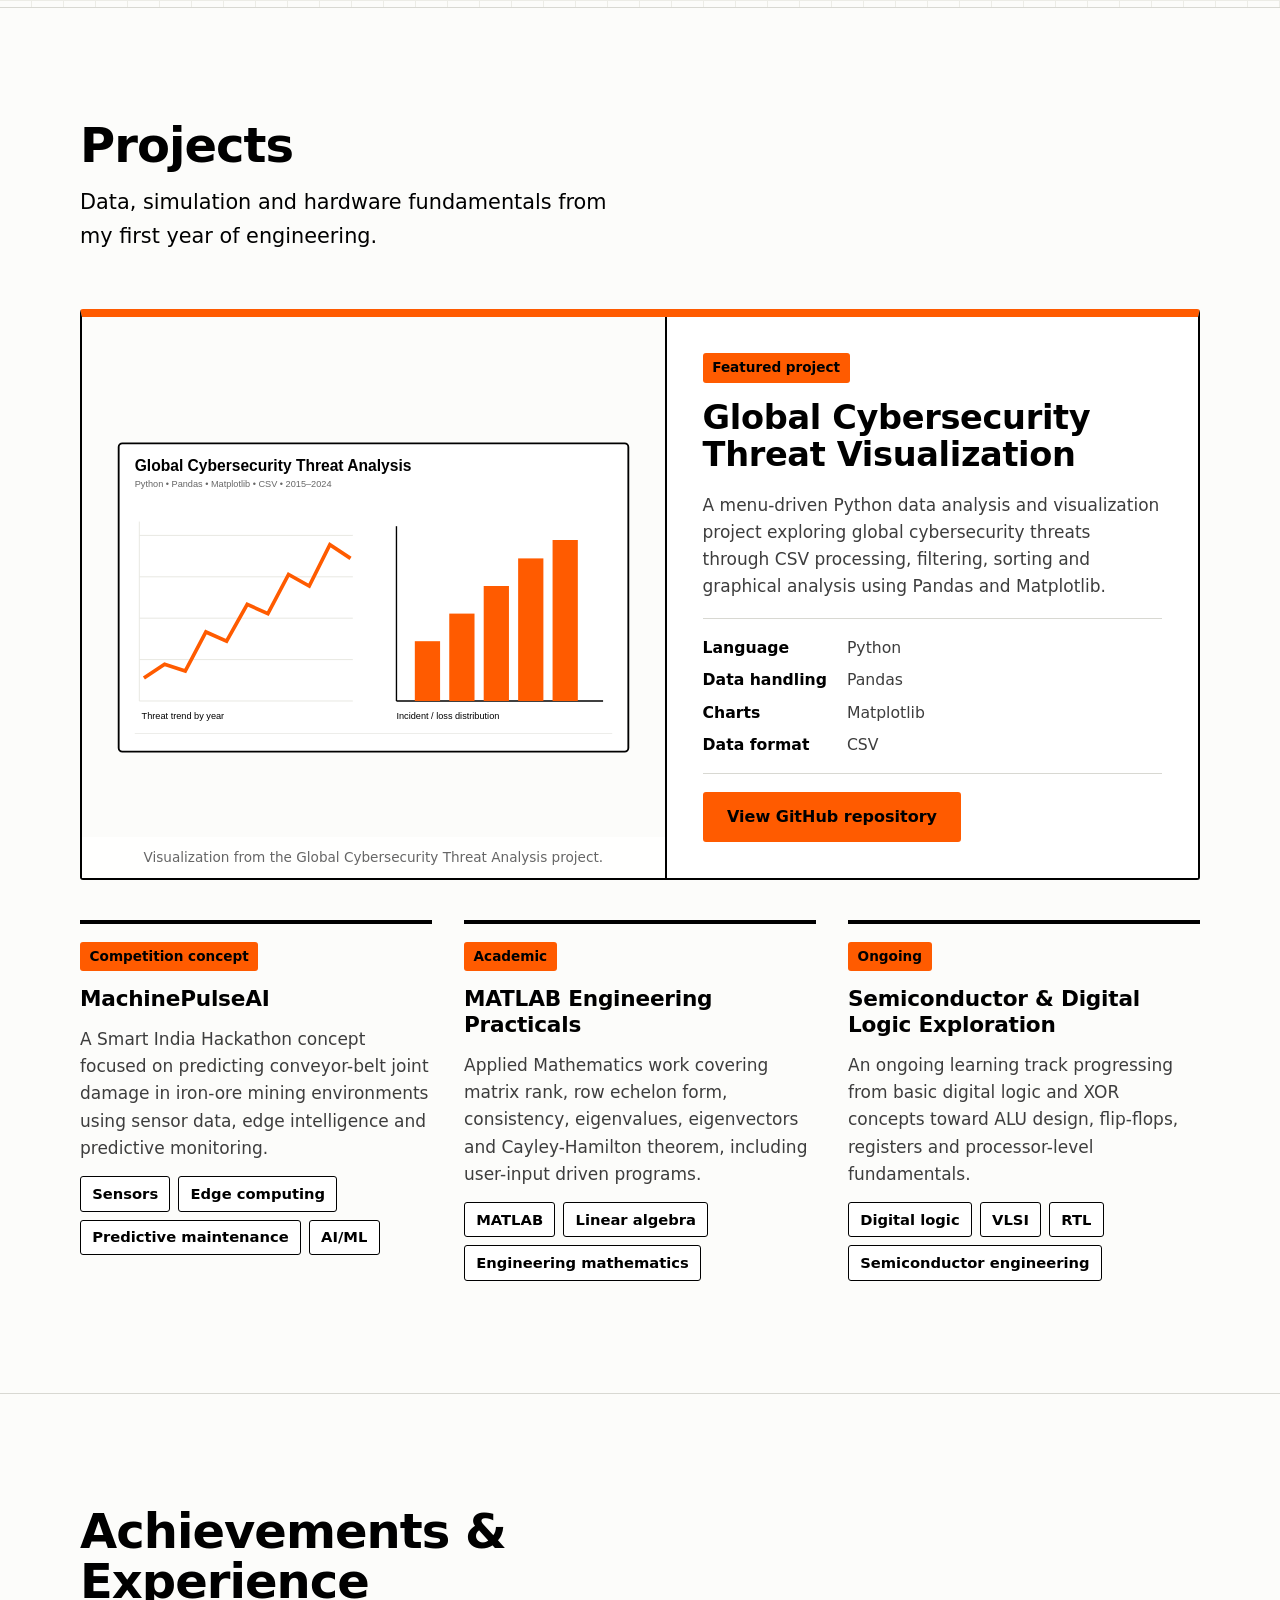
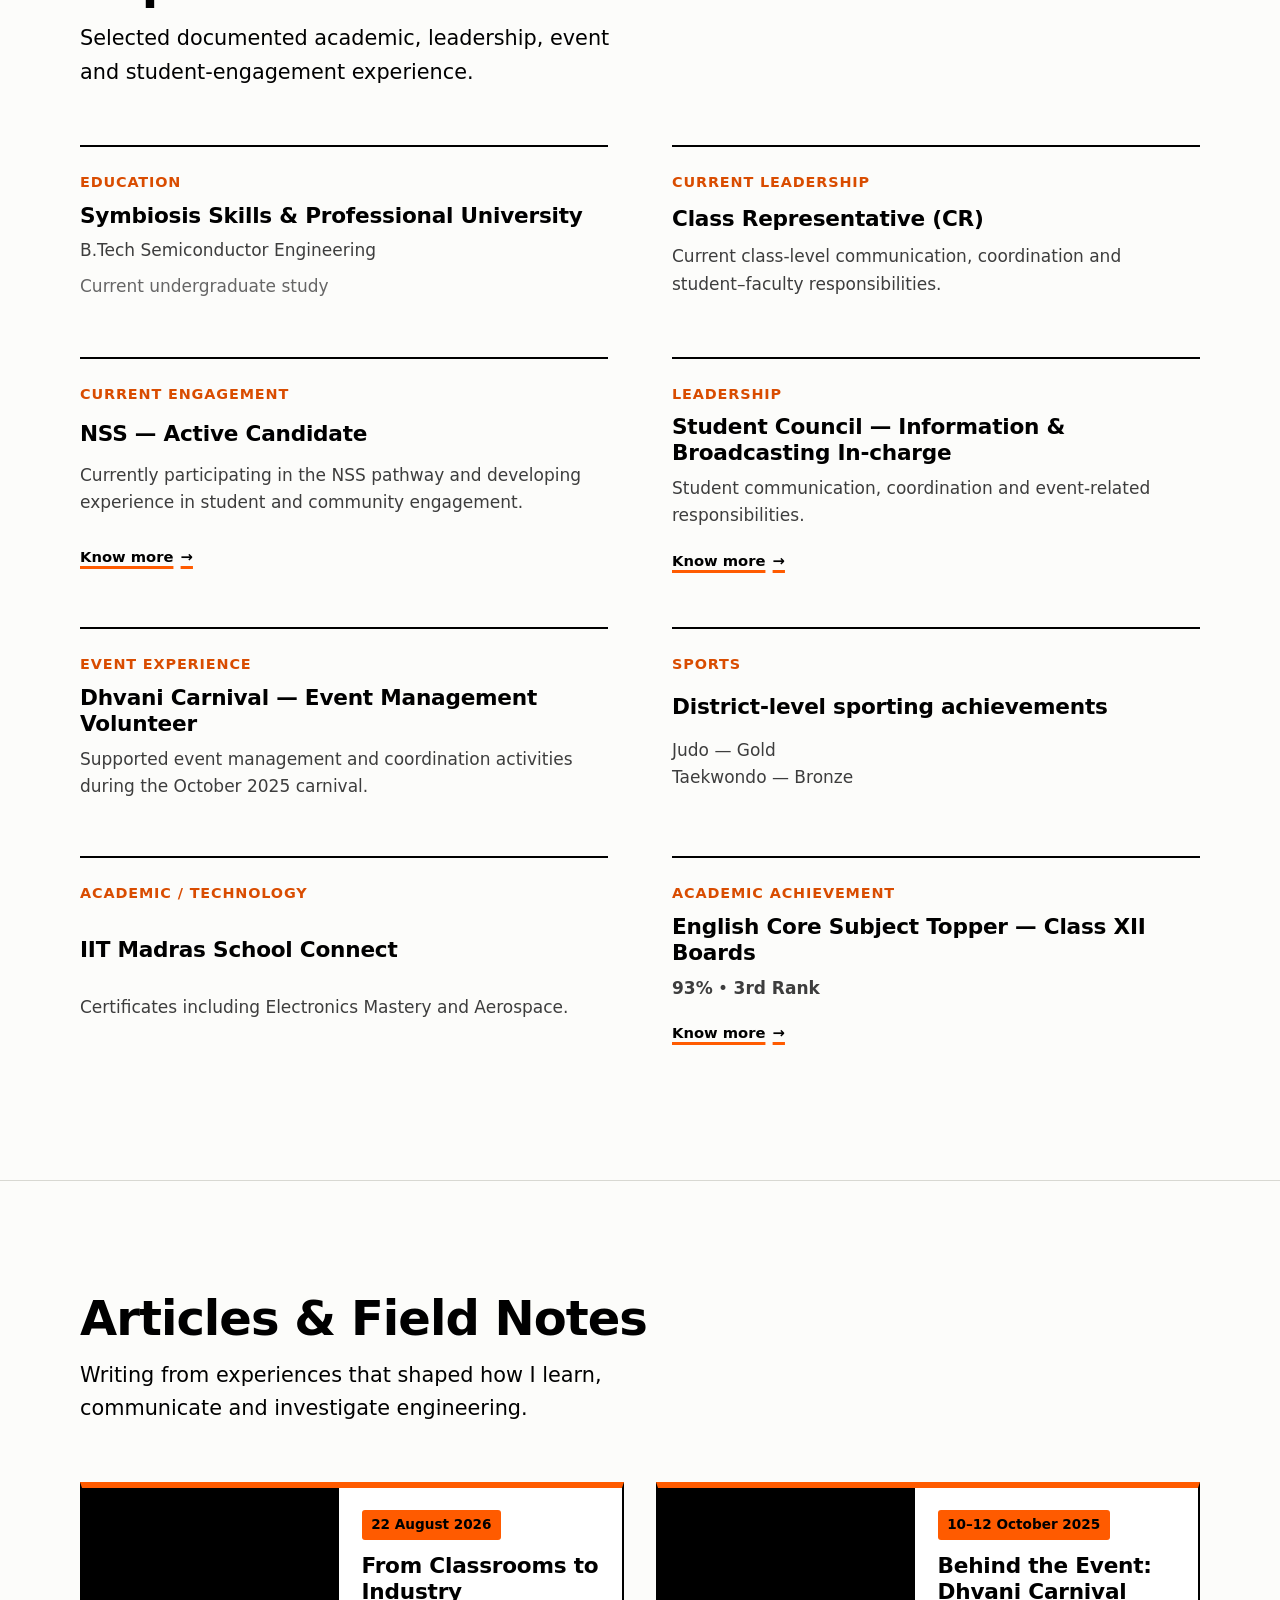
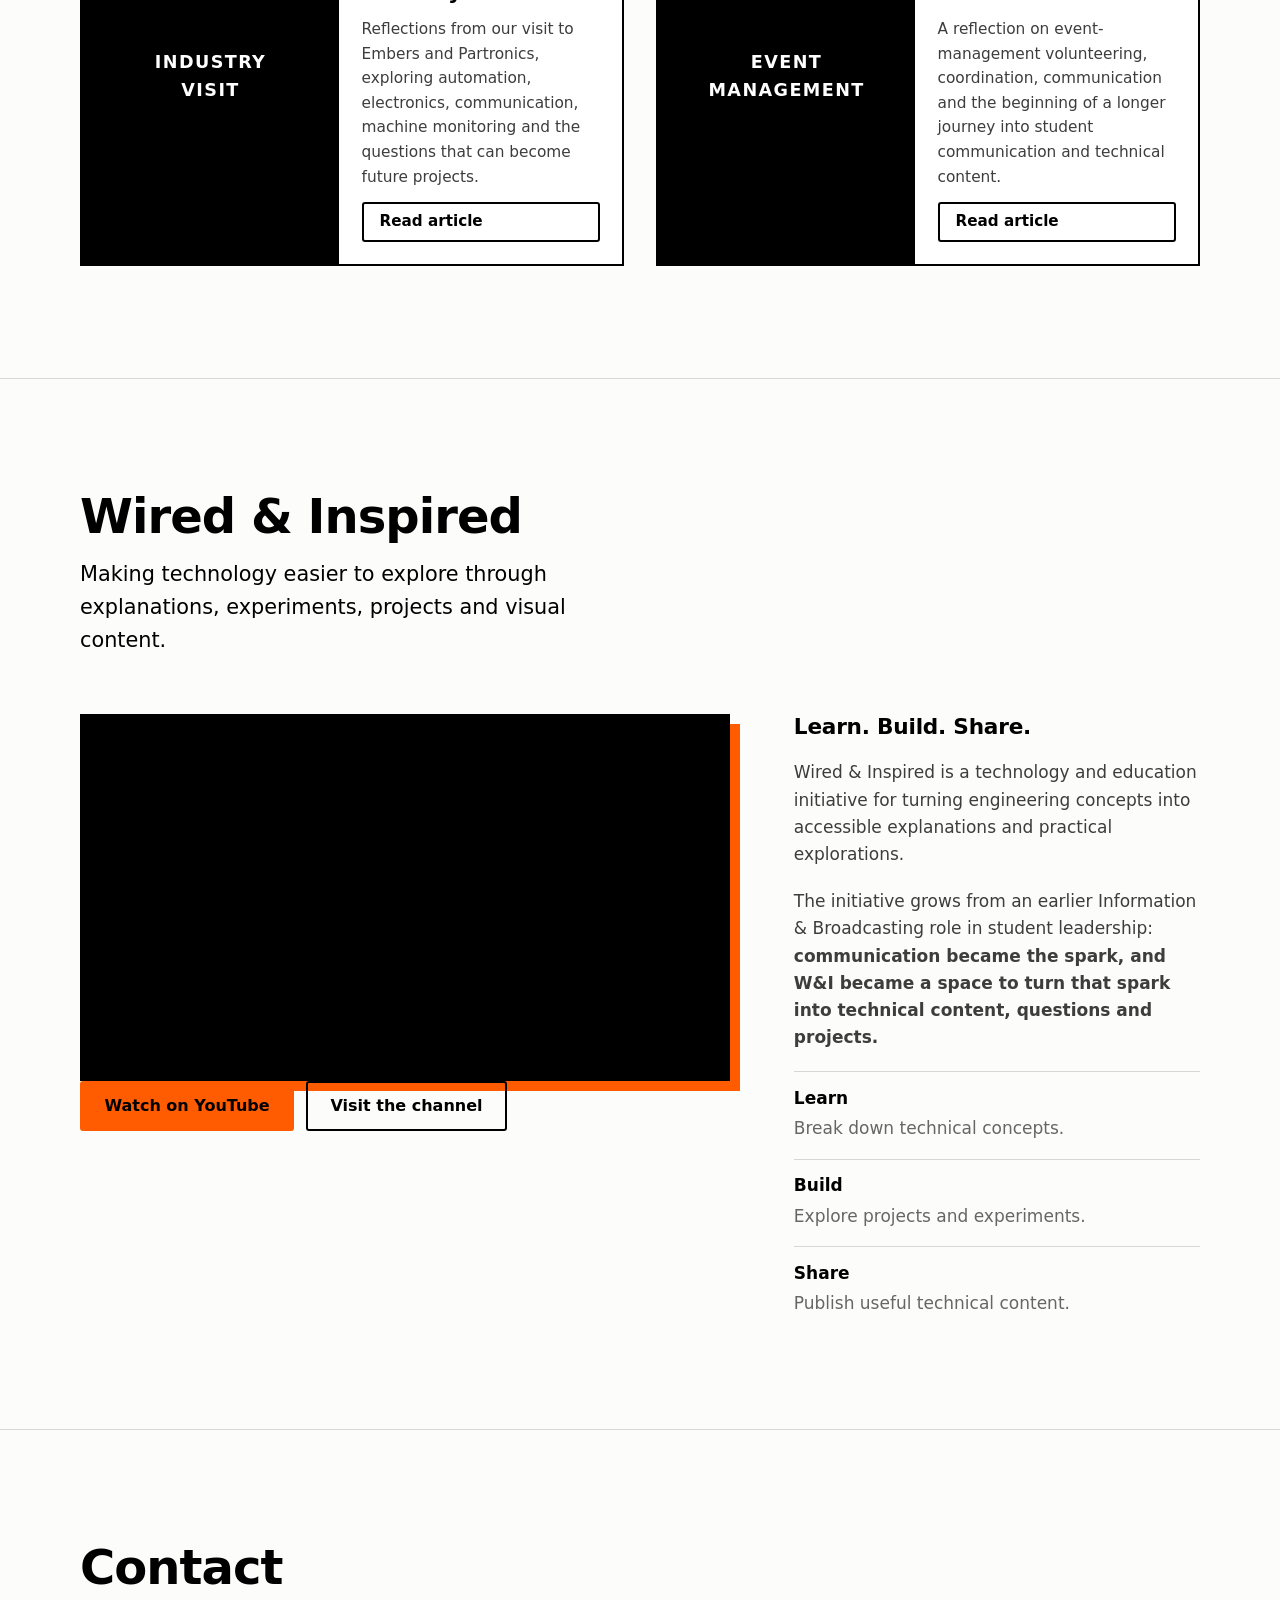
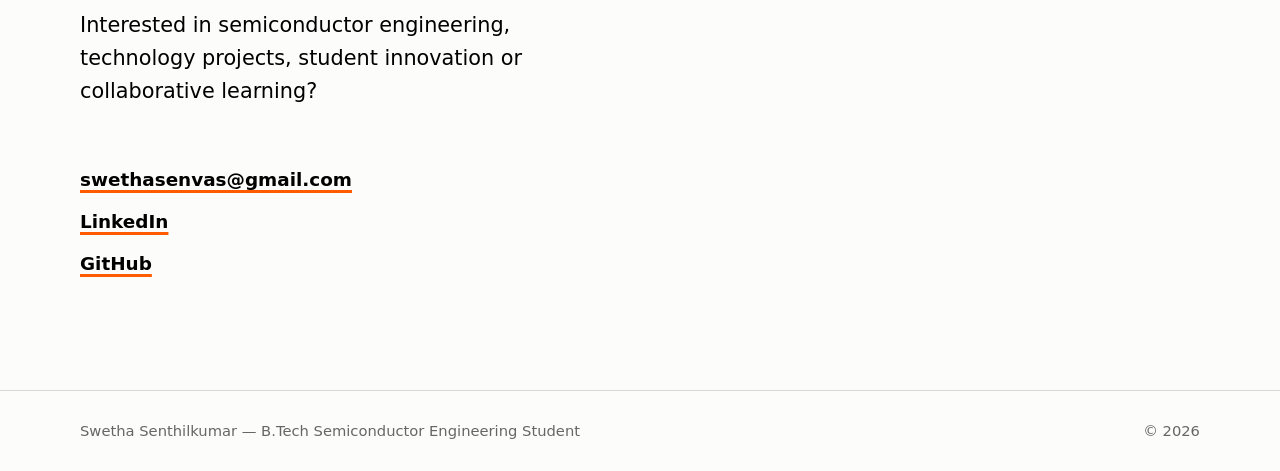
==== commit b8a899d1: "Clean achievement cards and restore cybersecurity visual" ====
--- a/index.html
+++ b/index.html
@@ -1 +1 @@
-<!DOCTYPE html><html lang="en"><head><meta charset="utf-8"><meta name="viewport" content="width=device-width, initial-scale=1"><title>Swetha Senthilkumar | Semiconductor Engineering Portfolio</title><meta name="description" content="Portfolio of Swetha Senthilkumar, a B.Tech Semiconductor Engineering student. Projects, experience, leadership and Wired & Inspired."><link rel="stylesheet" href="css/style.css"></head><body><a class="skip" href="#main">Skip to content</a><header class="site-header"><div class="wrap bar"><a class="brand" href="#home"><span class="brand-mark" aria-hidden="true"></span>Swetha Senthilkumar</a><button class="nav-toggle" type="button" aria-expanded="false" aria-controls="site-nav" aria-label="Open menu"><span class="bars" aria-hidden="true"></span></button><nav class="nav" id="site-nav" aria-label="Main"><ul><li><a href="#home">Home</a></li><li><a href="#projects">Projects</a></li><li><a href="#experience">Experience</a></li><li><a href="#articles">Articles</a></li><li><a href="#wired-inspired">Wired &amp; Inspired</a></li><li><a href="#contact">Contact</a></li></ul></nav></div></header><main id="main"><section class="section hero" id="home"><div class="wrap"><div class="hero-grid"><div><h1>Swetha Senthilkumar</h1><p class="hero-role">B.Tech Semiconductor Engineering Student | Tech Innovator | Student Leader</p><p class="lead">I explore semiconductor engineering, VLSI, embedded systems, hardware security and practical technology through projects, experiments, technical writing and student-led initiatives.</p><div class="btn-row"><a class="btn btn-primary" href="#projects">View projects</a><a class="btn" href="#wired-inspired">Wired &amp; Inspired</a></div></div><figure class="hero-photo"><img src="assets/img/hero_image_swe.png" alt="Swetha Senthilkumar profile photo" width="800" height="1067"><figcaption>Building, learning and sharing — one step at a time.</figcaption></figure></div><div class="toolbelt"><div><h2>Working with</h2><ul class="tags"><li>Python</li><li>Pandas</li><li>Matplotlib</li><li>MATLAB</li><li>Digital logic</li><li>RTL</li></ul></div><div><h2>Interested in</h2><ul class="tags"><li>Semiconductors &amp; VLSI</li><li>Embedded systems</li><li>Sensors</li><li>Industrial automation</li><li>Robotics</li><li>Hardware security</li></ul></div></div></div></section><section class="section" id="projects"><div class="wrap"><div class="section-head"><h2>Projects</h2><p class="lead">Data, simulation and hardware fundamentals from my first year of engineering.</p></div><article class="feature"><figure class="feature-media"><img src="assets/img/image.png" alt="Cybersecurity threat analysis visualization" width="1200" height="750"><figcaption>Visualization from the Global Cybersecurity Threat Analysis project.</figcaption></figure><div class="feature-body"><span class="badge">Featured project</span><h3>Global Cybersecurity Threat Visualization</h3><p>A menu-driven Python data analysis and visualization project exploring global cybersecurity threats through CSV processing, filtering, sorting and graphical analysis using Pandas and Matplotlib.</p><dl class="specs"><dt>Language</dt><dd>Python</dd><dt>Data handling</dt><dd>Pandas</dd><dt>Charts</dt><dd>Matplotlib</dd><dt>Data format</dt><dd>CSV</dd></dl><div class="btn-row"><a class="btn btn-primary" href="https://github.com/Swetha-mint/Cybersecurity-Threat-Analysis" target="_blank" rel="noopener">View GitHub repository</a></div></div></article><div class="project-list"><article class="project-card"><span class="badge">Competition concept</span><h3>MachinePulseAI</h3><p>A Smart India Hackathon concept focused on predicting conveyor-belt joint damage in iron-ore mining environments using sensor data, edge intelligence and predictive monitoring.</p><ul class="tags"><li>Sensors</li><li>Edge computing</li><li>Predictive maintenance</li><li>AI/ML</li></ul></article><article class="project-card"><span class="badge">Academic</span><h3>MATLAB Engineering Practicals</h3><p>Applied Mathematics work covering matrix rank, row echelon form, consistency, eigenvalues, eigenvectors and Cayley-Hamilton theorem, including user-input driven programs.</p><ul class="tags"><li>MATLAB</li><li>Linear algebra</li><li>Engineering mathematics</li></ul></article><article class="project-card"><span class="badge">Ongoing</span><h3>Semiconductor &amp; Digital Logic Exploration</h3><p>An ongoing learning track progressing from basic digital logic and XOR concepts toward ALU design, flip-flops, registers and processor-level fundamentals.</p><ul class="tags"><li>Digital logic</li><li>VLSI</li><li>RTL</li><li>Semiconductor engineering</li></ul></article></div></div></section><section class="section" id="experience"><div class="wrap"><div class="section-head"><h2>Achievements &amp; Experience</h2><p class="lead">Selected documented academic, leadership, event and student-engagement experience.</p></div><div class="records"><article class="record"><span class="record-kicker">Education</span><h3>Symbiosis Skills &amp; Professional University</h3><p>B.Tech Semiconductor Engineering</p><p class="muted">Current undergraduate study</p></article><article class="record"><span class="record-kicker">Current leadership</span><h3>Class Representative (CR)</h3><p>Current class-level communication, coordination and student–faculty responsibilities.</p></article><article class="record"><span class="record-kicker">Current engagement</span><h3>NSS — Active Candidate</h3><p>Currently participating in the NSS pathway and developing experience in student and community engagement.</p></article><article class="record"><span class="record-kicker">Leadership</span><h3>Student Council — Information &amp; Broadcasting In-charge</h3><p>Student communication, coordination and event-related responsibilities.</p></article><article class="record"><span class="record-kicker">Event experience</span><h3>Dhvani Carnival — Event Management Volunteer</h3><p>Supported event management and coordination activities during the October 2025 carnival.</p></article><article class="record"><span class="record-kicker">Sports</span><h3>District-level sporting achievements</h3><p>Judo — Gold<br>Taekwondo — Bronze</p></article><article class="record"><span class="record-kicker">Academic / technology</span><h3>IIT Madras School Connect</h3><p>Certificates including Electronics Mastery and Aerospace.</p></article></div><article class="feature achievement-evidence"><figure class="feature-media"><img src="assets/img/english-core-topper-swetha.jpg" alt="Swetha Senthilkumar listed as an English Core subject topper with 93 percent and 3rd Rank in Class XII" width="250" height="260"><figcaption>Class XII Board Examination recognition.</figcaption></figure><div class="feature-body"><span class="badge">Academic achievement</span><h3>English Core Subject Topper — Class XII Boards</h3><p>Recognized among the English Core subject toppers with <strong>93%</strong> and <strong>3rd Rank</strong>.</p></div></article></div></section><section class="section" id="articles"><div class="wrap"><div class="section-head"><h2>Articles &amp; Field Notes</h2><p class="lead">Writing from experiences that shaped how I learn, communicate and investigate engineering.</p></div><div class="article-grid"><article class="article-card"><div class="article-card-media">INDUSTRY<br>VISIT</div><div class="article-card-body"><span class="badge">22 August 2026</span><h3>From Classrooms to Industry</h3><p>Reflections from our visit to Embers and Partronics, exploring automation, electronics, communication, machine monitoring and the questions that can become future projects.</p><a class="btn btn-small" href="articles/industrial-visit-embers-partronics.html">Read article</a></div></article><article class="article-card"><div class="article-card-media">EVENT<br>MANAGEMENT</div><div class="article-card-body"><span class="badge">10–12 October 2025</span><h3>Behind the Event: Dhvani Carnival</h3><p>A reflection on event-management volunteering, coordination, communication and the beginning of a longer journey into student communication and technical content.</p><a class="btn btn-small" href="articles/dhvani-carnival-event-management.html">Read article</a></div></article></div></div></section><section class="section" id="wired-inspired"><div class="wrap"><div class="section-head"><h2>Wired &amp; Inspired</h2><p class="lead">Making technology easier to explore through explanations, experiments, projects and visual content.</p></div><div class="wired-grid"><div><div class="video"><iframe src="https://www.youtube.com/embed/yLxyMcItvJA" title="Wired &amp; Inspired featured video" loading="lazy" allow="accelerometer; autoplay; clipboard-write; encrypted-media; gyroscope; picture-in-picture; web-share" allowfullscreen></iframe></div><div class="btn-row"><a class="btn btn-primary" href="https://www.youtube.com/watch?v=yLxyMcItvJA" target="_blank" rel="noopener">Watch on YouTube</a><a class="btn" href="https://www.youtube.com/@WiredAndInspired" target="_blank" rel="noopener">Visit the channel</a></div></div><div class="wired-copy"><h3>Learn. Build. Share.</h3><p>Wired &amp; Inspired is a technology and education initiative for turning engineering concepts into accessible explanations and practical explorations.</p><p>The initiative grows from an earlier Information &amp; Broadcasting role in student leadership: <strong>communication became the spark, and W&amp;I became a space to turn that spark into technical content, questions and projects.</strong></p><div class="mini-grid"><div><strong>Learn</strong><span>Break down technical concepts.</span></div><div><strong>Build</strong><span>Explore projects and experiments.</span></div><div><strong>Share</strong><span>Publish useful technical content.</span></div></div></div></div></div></section><section class="section" id="contact"><div class="wrap"><div class="section-head"><h2>Contact</h2><p class="lead">Interested in semiconductor engineering, technology projects, student innovation or collaborative learning?</p></div><div class="contact-grid"><div class="contact-links"><a href="mailto:swethasenvas@gmail.com">swethasenvas@gmail.com</a><a href="https://www.linkedin.com/in/swetha-s-1b1986335/" target="_blank" rel="noopener">LinkedIn</a><a href="https://github.com/Swetha-mint" target="_blank" rel="noopener">GitHub</a></div></div></div></section></main><footer class="site-footer"><div class="wrap"><span>Swetha Senthilkumar — B.Tech Semiconductor Engineering Student</span><span>© <span id="year"></span></span></div></footer><div class="toast" id="toast" role="status" aria-live="polite"></div><script src="js/main.js"></script></body></html>+<!DOCTYPE html><html lang="en"><head><meta charset="utf-8"><meta name="viewport" content="width=device-width, initial-scale=1"><title>Swetha Senthilkumar | Semiconductor Engineering Portfolio</title><meta name="description" content="Portfolio of Swetha Senthilkumar, a B.Tech Semiconductor Engineering student. Projects, experience, leadership and Wired & Inspired."><link rel="stylesheet" href="css/style.css"></head><body><a class="skip" href="#main">Skip to content</a><header class="site-header"><div class="wrap bar"><a class="brand" href="#home"><span class="brand-mark" aria-hidden="true"></span>Swetha Senthilkumar</a><button class="nav-toggle" type="button" aria-expanded="false" aria-controls="site-nav" aria-label="Open menu"><span class="bars" aria-hidden="true"></span></button><nav class="nav" id="site-nav" aria-label="Main"><ul><li><a href="#home">Home</a></li><li><a href="#projects">Projects</a></li><li><a href="#experience">Experience</a></li><li><a href="#articles">Articles</a></li><li><a href="#wired-inspired">Wired &amp; Inspired</a></li><li><a href="#contact">Contact</a></li></ul></nav></div></header><main id="main"><section class="section hero" id="home"><div class="wrap"><div class="hero-grid"><div><h1>Swetha Senthilkumar</h1><p class="hero-role">B.Tech Semiconductor Engineering Student | Tech Innovator | Student Leader</p><p class="lead">I explore semiconductor engineering, VLSI, embedded systems, hardware security and practical technology through projects, experiments, technical writing and student-led initiatives.</p><div class="btn-row"><a class="btn btn-primary" href="#projects">View projects</a><a class="btn" href="#wired-inspired">Wired &amp; Inspired</a></div></div><figure class="hero-photo"><img src="assets/img/hero_image_swe.png" alt="Swetha Senthilkumar profile photo" width="800" height="1067"><figcaption>Building, learning and sharing — one step at a time.</figcaption></figure></div><div class="toolbelt"><div><h2>Working with</h2><ul class="tags"><li>Python</li><li>Pandas</li><li>Matplotlib</li><li>MATLAB</li><li>Digital logic</li><li>RTL</li></ul></div><div><h2>Interested in</h2><ul class="tags"><li>Semiconductors &amp; VLSI</li><li>Embedded systems</li><li>Sensors</li><li>Industrial automation</li><li>Robotics</li><li>Hardware security</li></ul></div></div></div></section><section class="section" id="projects"><div class="wrap"><div class="section-head"><h2>Projects</h2><p class="lead">Data, simulation and hardware fundamentals from my first year of engineering.</p></div><article class="feature"><figure class="feature-media"><img src="assets/img/cybersecurity-threat-viz.svg" alt="Cybersecurity threat analysis visualization" width="1200" height="750"><figcaption>Visualization from the Global Cybersecurity Threat Analysis project.</figcaption></figure><div class="feature-body"><span class="badge">Featured project</span><h3>Global Cybersecurity Threat Visualization</h3><p>A menu-driven Python data analysis and visualization project exploring global cybersecurity threats through CSV processing, filtering, sorting and graphical analysis using Pandas and Matplotlib.</p><dl class="specs"><dt>Language</dt><dd>Python</dd><dt>Data handling</dt><dd>Pandas</dd><dt>Charts</dt><dd>Matplotlib</dd><dt>Data format</dt><dd>CSV</dd></dl><div class="btn-row"><a class="btn btn-primary" href="https://github.com/Swetha-mint/Cybersecurity-Threat-Analysis" target="_blank" rel="noopener">View GitHub repository</a></div></div></article><div class="project-list"><article class="project-card"><span class="badge">Competition concept</span><h3>MachinePulseAI</h3><p>A Smart India Hackathon concept focused on predicting conveyor-belt joint damage in iron-ore mining environments using sensor data, edge intelligence and predictive monitoring.</p><ul class="tags"><li>Sensors</li><li>Edge computing</li><li>Predictive maintenance</li><li>AI/ML</li></ul></article><article class="project-card"><span class="badge">Academic</span><h3>MATLAB Engineering Practicals</h3><p>Applied Mathematics work covering matrix rank, row echelon form, consistency, eigenvalues, eigenvectors and Cayley-Hamilton theorem, including user-input driven programs.</p><ul class="tags"><li>MATLAB</li><li>Linear algebra</li><li>Engineering mathematics</li></ul></article><article class="project-card"><span class="badge">Ongoing</span><h3>Semiconductor &amp; Digital Logic Exploration</h3><p>An ongoing learning track progressing from basic digital logic and XOR concepts toward ALU design, flip-flops, registers and processor-level fundamentals.</p><ul class="tags"><li>Digital logic</li><li>VLSI</li><li>RTL</li><li>Semiconductor engineering</li></ul></article></div></div></section><section class="section" id="experience"><div class="wrap"><div class="section-head"><h2>Achievements &amp; Experience</h2><p class="lead">Selected documented academic, leadership, event and student-engagement experience.</p></div><div class="records"><article class="record"><span class="record-kicker">Education</span><h3>Symbiosis Skills &amp; Professional University</h3><p>B.Tech Semiconductor Engineering</p><p class="muted">Current undergraduate study</p></article><article class="record"><span class="record-kicker">Current leadership</span><h3>Class Representative (CR)</h3><p>Current class-level communication, coordination and student–faculty responsibilities.</p></article><article class="record"><span class="record-kicker">Current engagement</span><h3>NSS — Active Candidate</h3><p>Currently participating in the NSS pathway and developing experience in student and community engagement.</p></article><article class="record"><span class="record-kicker">Leadership</span><h3>Student Council — Information &amp; Broadcasting In-charge</h3><p>Student communication, coordination and event-related responsibilities.</p></article><article class="record"><span class="record-kicker">Event experience</span><h3>Dhvani Carnival — Event Management Volunteer</h3><p>Supported event management and coordination activities during the October 2025 carnival.</p></article><article class="record"><span class="record-kicker">Sports</span><h3>District-level sporting achievements</h3><p>Judo — Gold<br>Taekwondo — Bronze</p></article><article class="record"><span class="record-kicker">Academic / technology</span><h3>IIT Madras School Connect</h3><p>Certificates including Electronics Mastery and Aerospace.</p></article><article class="record"><span class="record-kicker">Academic achievement</span><h3>English Core Subject Topper — Class XII Boards</h3><p><strong>93%</strong> • <strong>3rd Rank</strong></p></article></div></div></section><section class="section" id="articles"><div class="wrap"><div class="section-head"><h2>Articles &amp; Field Notes</h2><p class="lead">Writing from experiences that shaped how I learn, communicate and investigate engineering.</p></div><div class="article-grid"><article class="article-card"><div class="article-card-media">INDUSTRY<br>VISIT</div><div class="article-card-body"><span class="badge">22 August 2026</span><h3>From Classrooms to Industry</h3><p>Reflections from our visit to Embers and Partronics, exploring automation, electronics, communication, machine monitoring and the questions that can become future projects.</p><a class="btn btn-small" href="articles/industrial-visit-embers-partronics.html">Read article</a></div></article><article class="article-card"><div class="article-card-media">EVENT<br>MANAGEMENT</div><div class="article-card-body"><span class="badge">10–12 October 2025</span><h3>Behind the Event: Dhvani Carnival</h3><p>A reflection on event-management volunteering, coordination, communication and the beginning of a longer journey into student communication and technical content.</p><a class="btn btn-small" href="articles/dhvani-carnival-event-management.html">Read article</a></div></article></div></div></section><section class="section" id="wired-inspired"><div class="wrap"><div class="section-head"><h2>Wired &amp; Inspired</h2><p class="lead">Making technology easier to explore through explanations, experiments, projects and visual content.</p></div><div class="wired-grid"><div><div class="video"><iframe src="https://www.youtube.com/embed/yLxyMcItvJA" title="Wired &amp; Inspired featured video" loading="lazy" allow="accelerometer; autoplay; clipboard-write; encrypted-media; gyroscope; picture-in-picture; web-share" allowfullscreen></iframe></div><div class="btn-row"><a class="btn btn-primary" href="https://www.youtube.com/watch?v=yLxyMcItvJA" target="_blank" rel="noopener">Watch on YouTube</a><a class="btn" href="https://www.youtube.com/@WiredAndInspired" target="_blank" rel="noopener">Visit the channel</a></div></div><div class="wired-copy"><h3>Learn. Build. Share.</h3><p>Wired &amp; Inspired is a technology and education initiative for turning engineering concepts into accessible explanations and practical explorations.</p><p>The initiative grows from an earlier Information &amp; Broadcasting role in student leadership: <strong>communication became the spark, and W&amp;I became a space to turn that spark into technical content, questions and projects.</strong></p><div class="mini-grid"><div><strong>Learn</strong><span>Break down technical concepts.</span></div><div><strong>Build</strong><span>Explore projects and experiments.</span></div><div><strong>Share</strong><span>Publish useful technical content.</span></div></div></div></div></div></section><section class="section" id="contact"><div class="wrap"><div class="section-head"><h2>Contact</h2><p class="lead">Interested in semiconductor engineering, technology projects, student innovation or collaborative learning?</p></div><div class="contact-grid"><div class="contact-links"><a href="mailto:swethasenvas@gmail.com">swethasenvas@gmail.com</a><a href="https://www.linkedin.com/in/swetha-s-1b1986335/" target="_blank" rel="noopener">LinkedIn</a><a href="https://github.com/Swetha-mint" target="_blank" rel="noopener">GitHub</a></div></div></div></section></main><footer class="site-footer"><div class="wrap"><span>Swetha Senthilkumar — B.Tech Semiconductor Engineering Student</span><span>© <span id="year"></span></span></div></footer><div class="toast" id="toast" role="status" aria-live="polite"></div><script src="js/main.js"></script></body></html>
